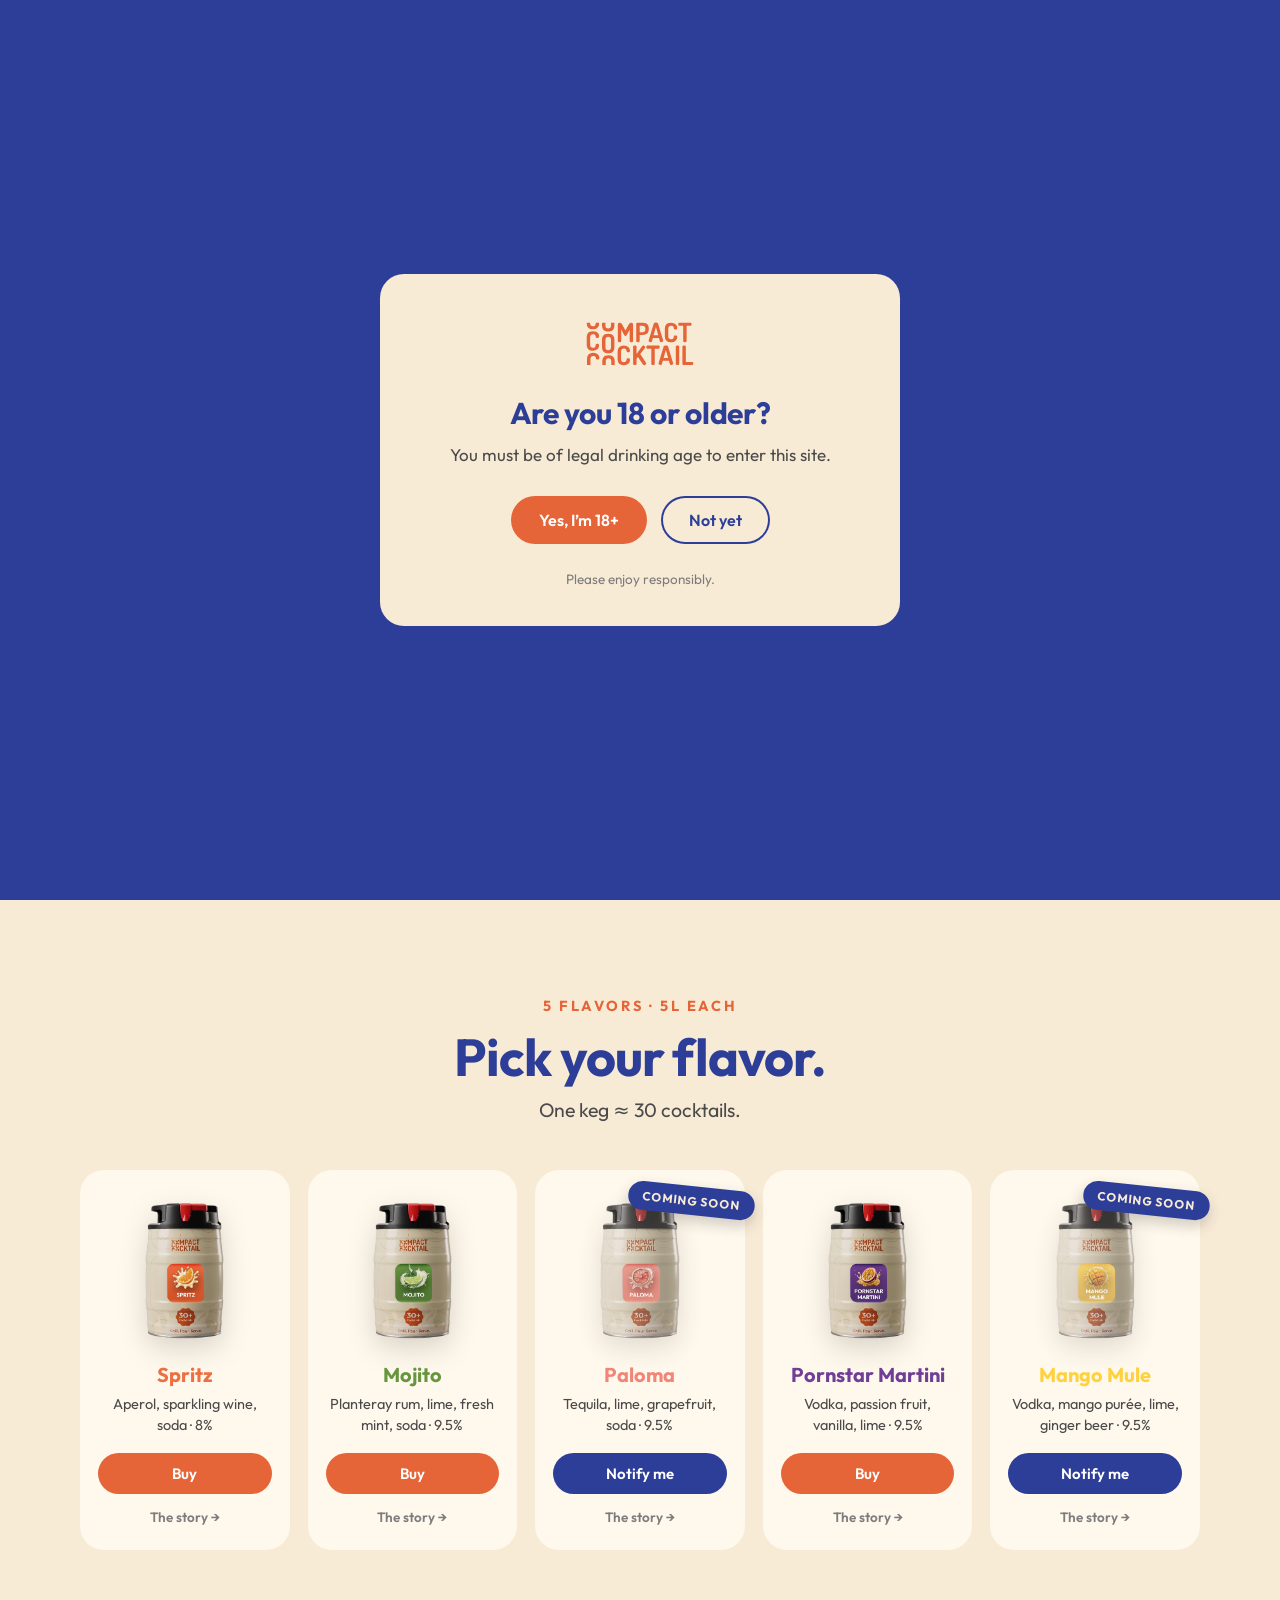
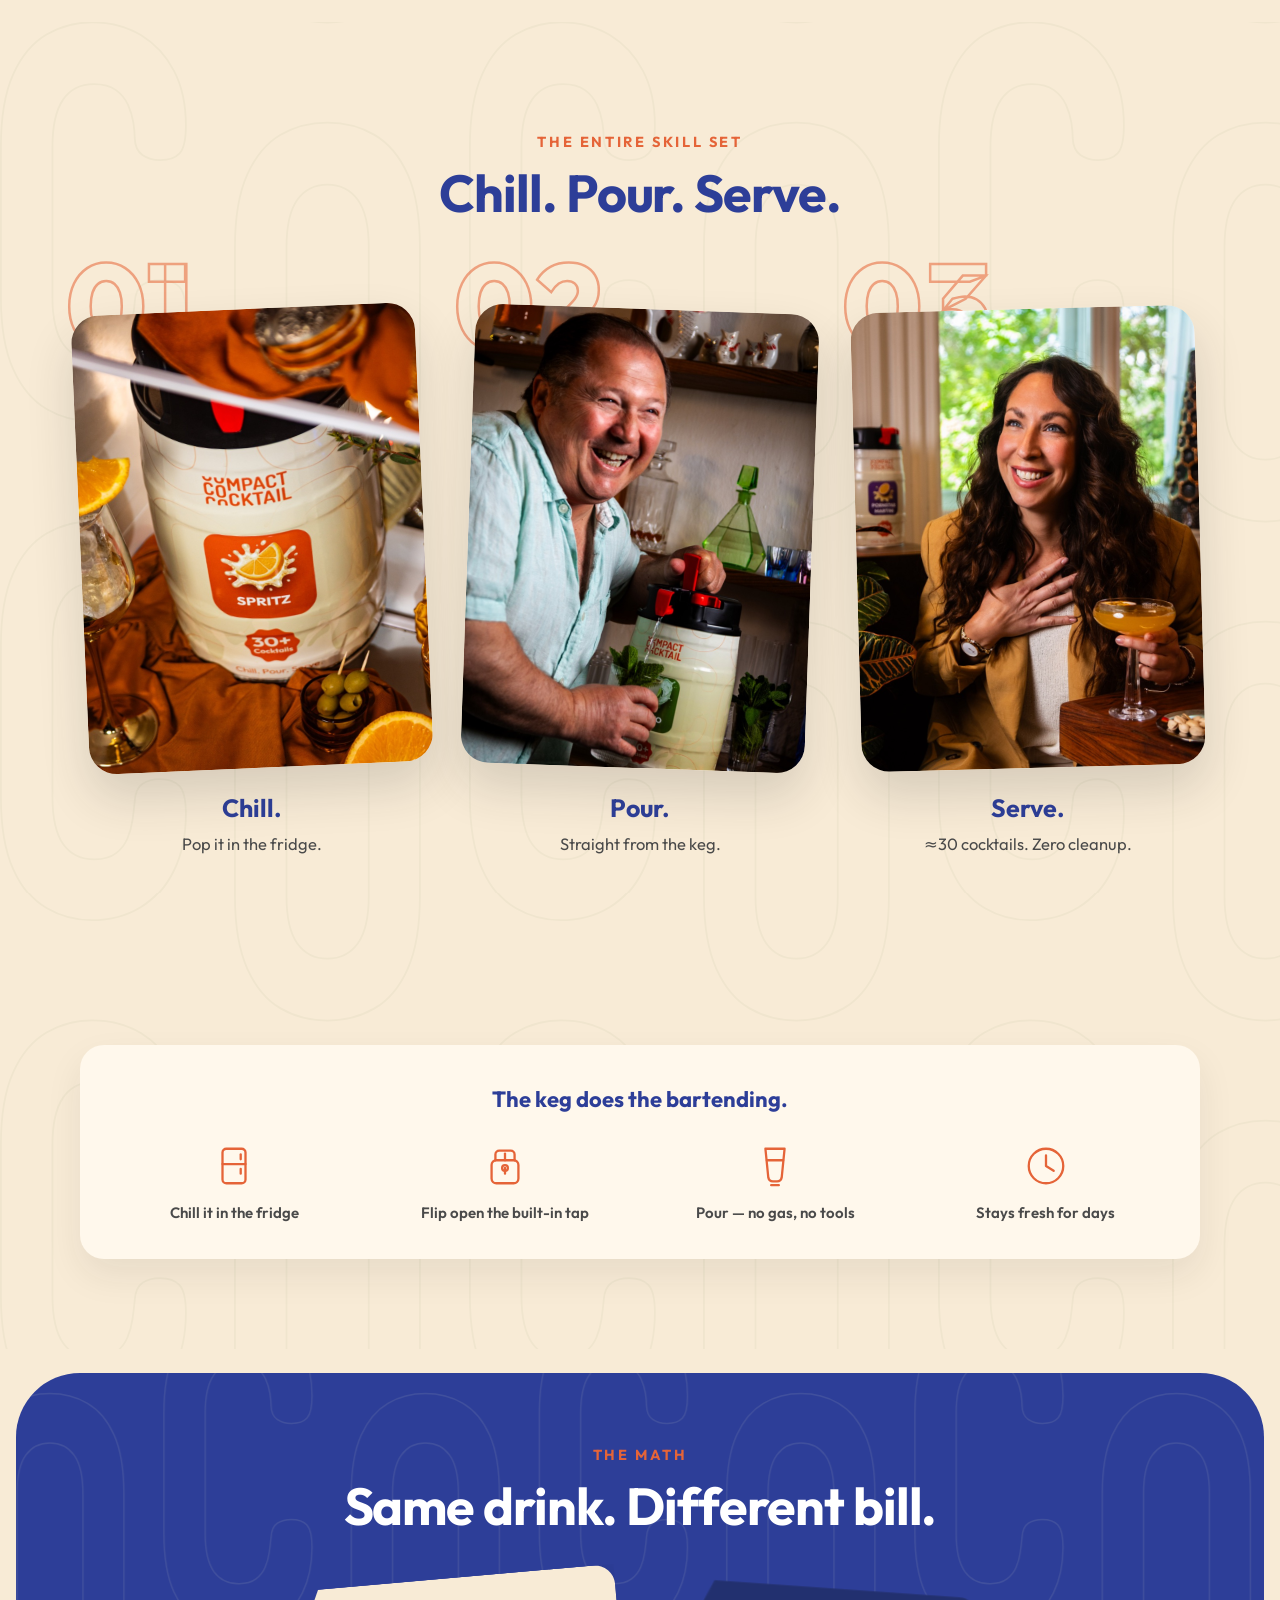
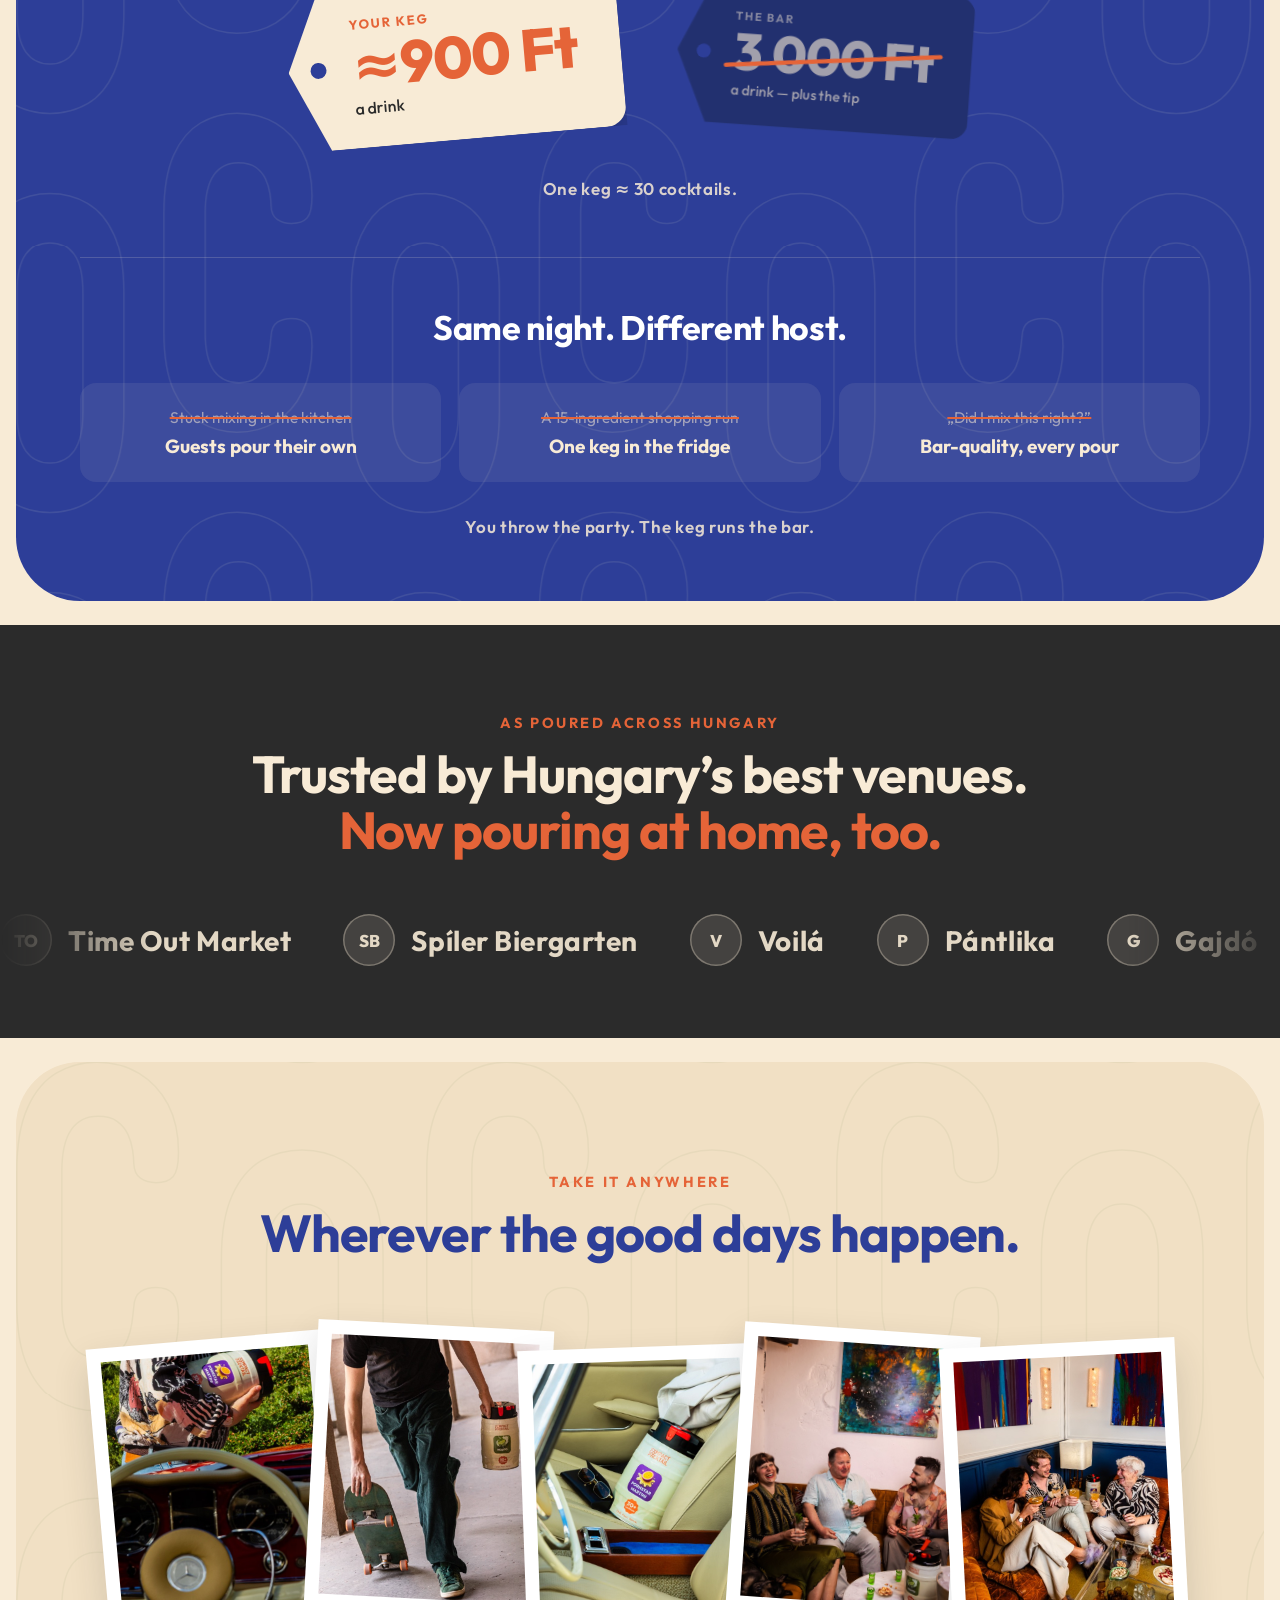
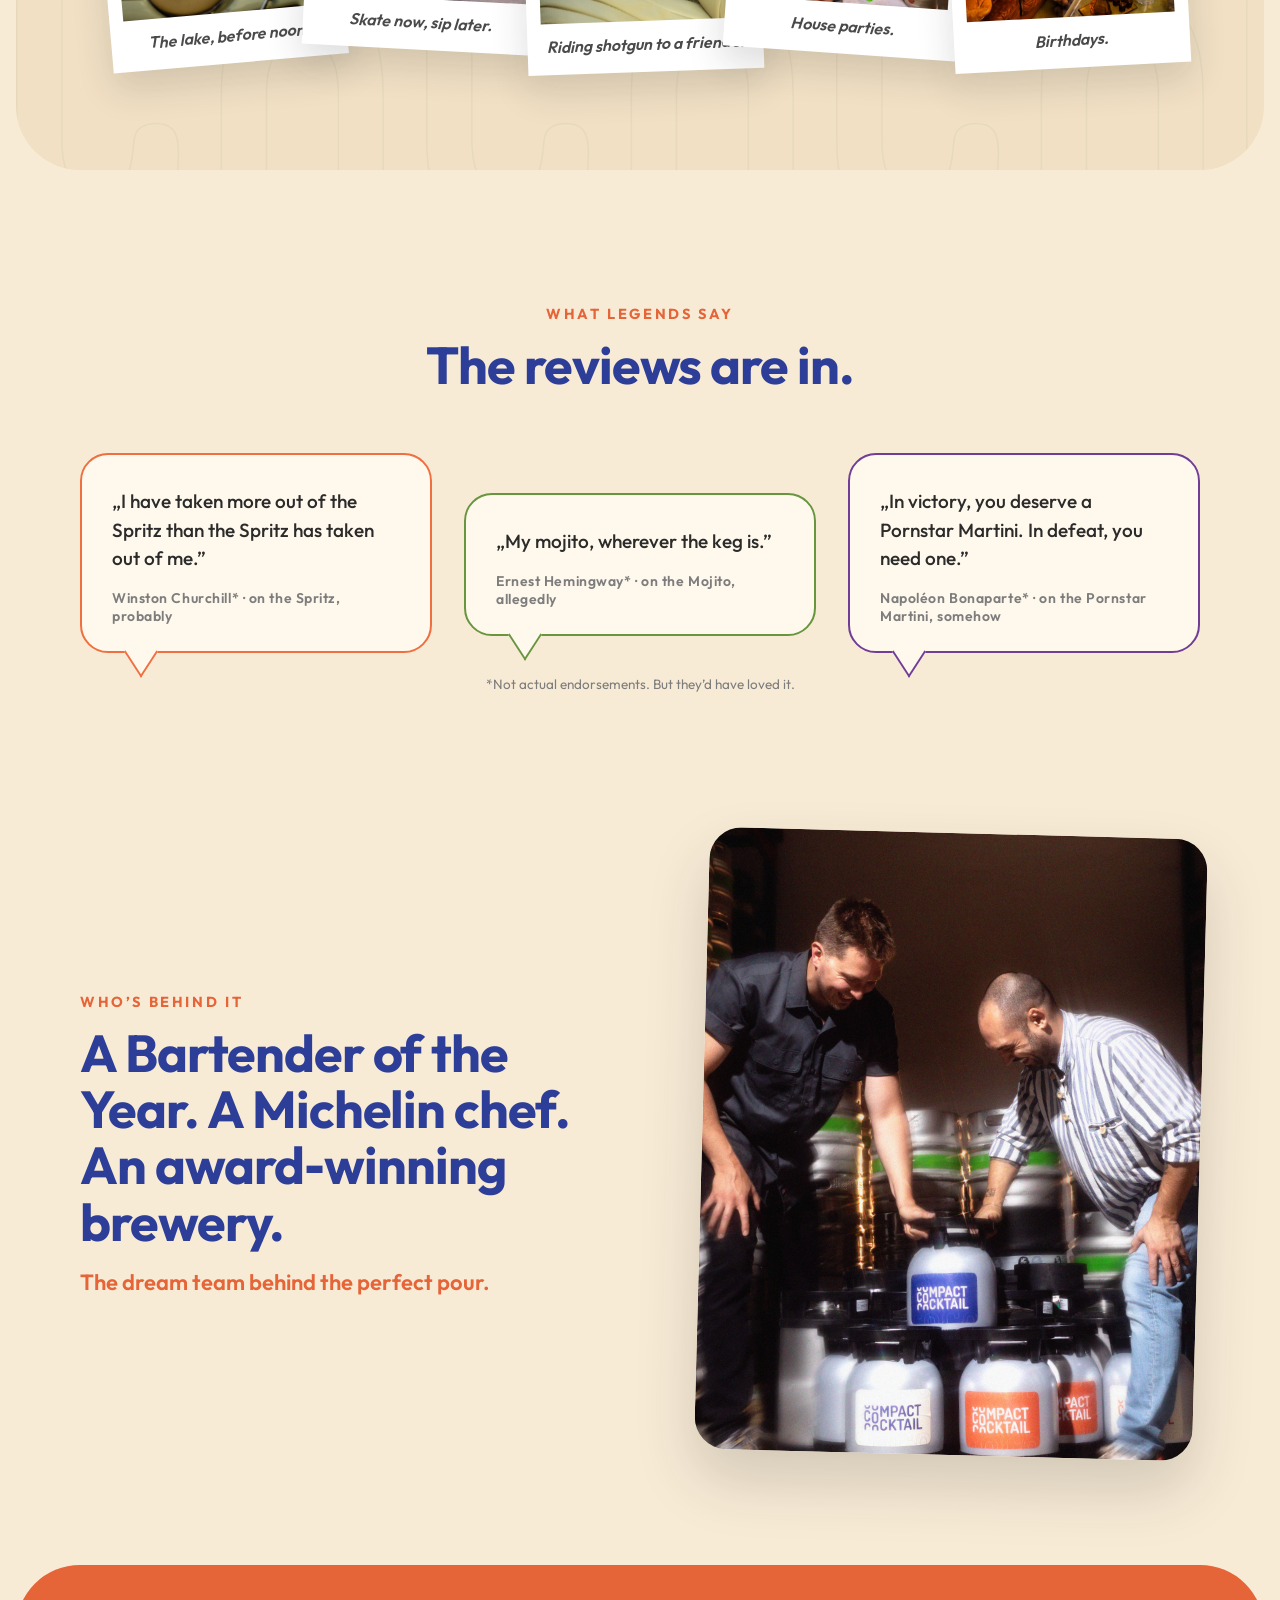
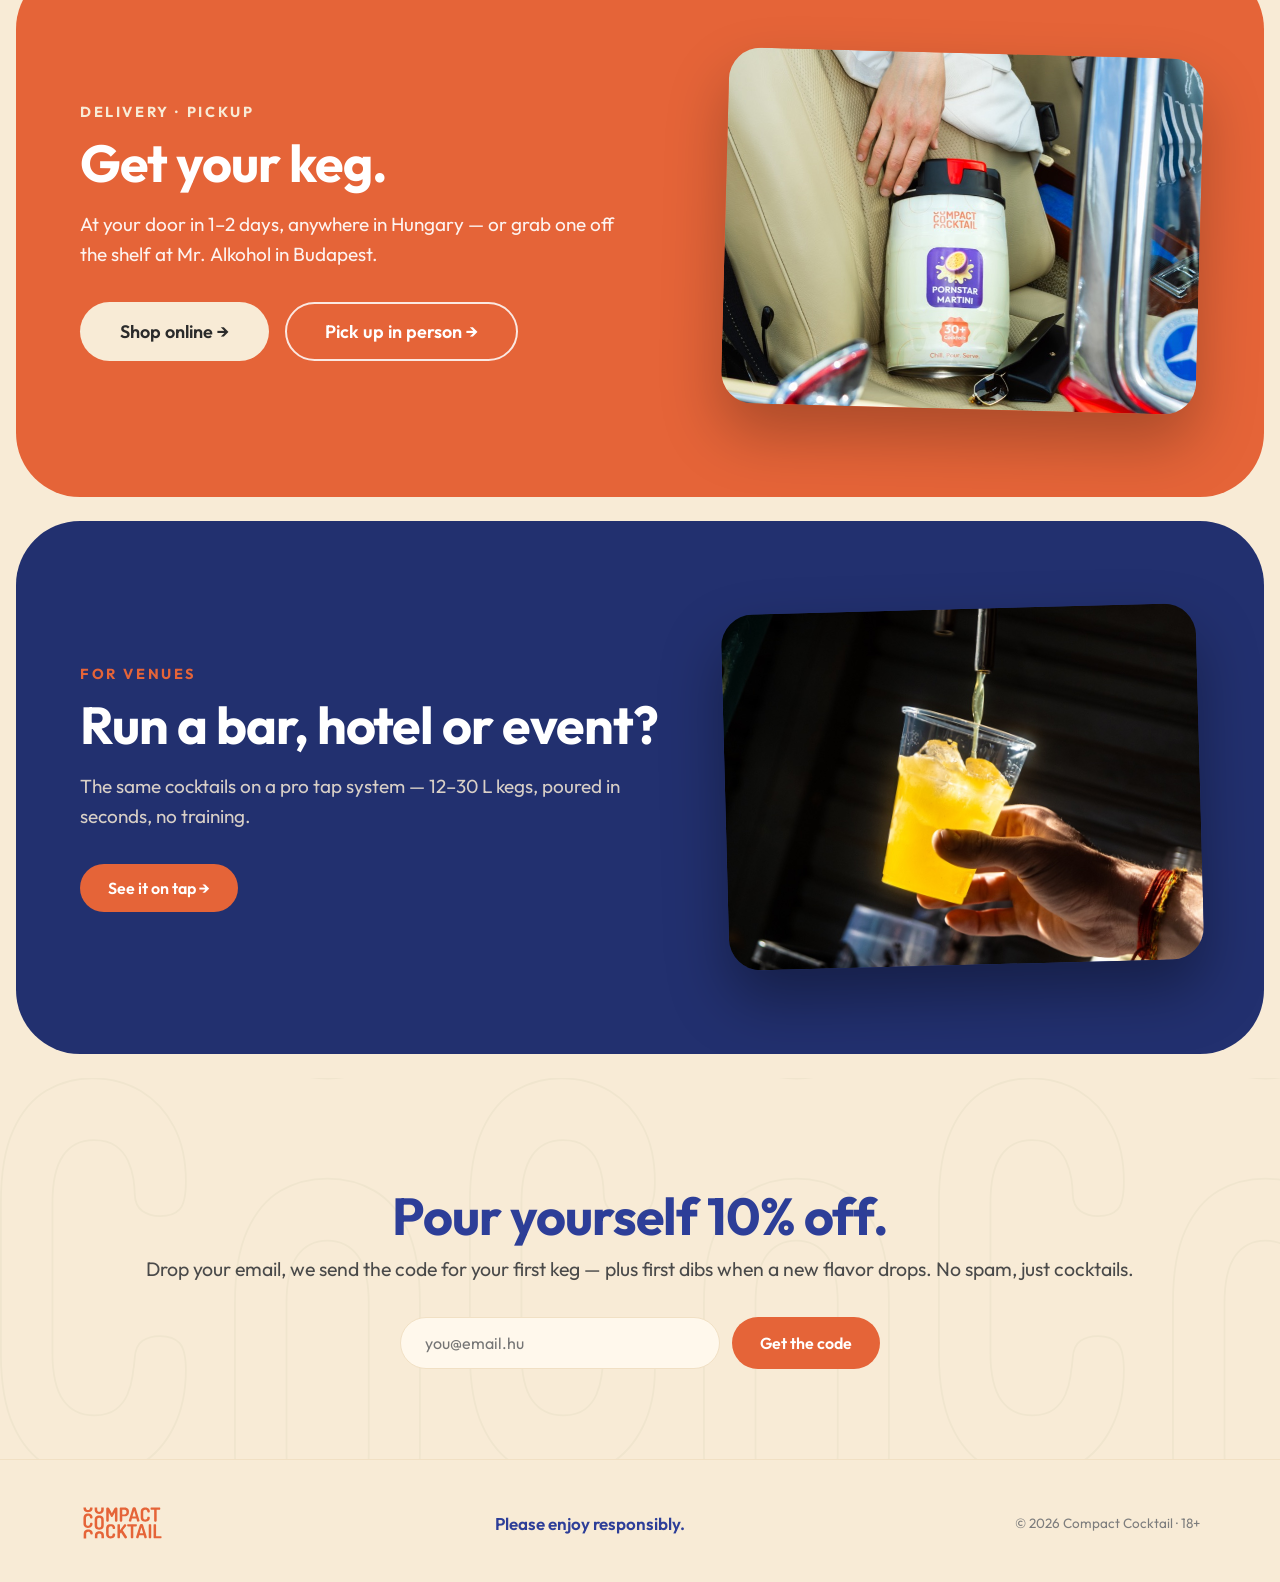
==== en/index.html @ d948a83f "Bilingual site: HU at root, EN under /en/, auto-detect + toggle - root pages translated to Hungarian" ====
<!DOCTYPE html>
<html lang="en">
<head>
<meta charset="UTF-8">
<meta name="viewport" content="width=device-width, initial-scale=1.0">
<title>Compact Cocktail — Bar-quality cocktails, by the keg</title>
<meta name="description" content="Bar-quality cocktails on tap. 5L party kegs — about 30 drinks each. Chill. Pour. Serve.">
<!-- TODO: confirm the production domain (placeholder below) -->
<link rel="canonical" href="https://compactcocktail.hu/en/">
<link rel="alternate" hreflang="hu" href="https://compactcocktail.hu/">
<link rel="alternate" hreflang="en" href="https://compactcocktail.hu/en/">
<link rel="alternate" hreflang="x-default" href="https://compactcocktail.hu/">
<link rel="stylesheet" href="../brand.css">
<link rel="stylesheet" href="../home.css">
<link rel="stylesheet" href="../shared.css">
</head>
<body>

<!-- ===== NAV ===== -->
<header class="nav">
  <a class="nav-logo" href="#"><img src="../assets/logo-orange.svg" alt="Compact Cocktail"></a>
  <nav class="nav-links">
    <a href="#flavours">Flavors</a>
    <a href="#how">How it works</a>
    <a href="#makers">The makers</a>
    <a href="on-tap.html" class="nav-b2b">B2B</a>
  </nav>
<div class="nav-lang" aria-label="Language"><a href="../index.html" data-setlang="hu">HU</a><a href="index.html" data-setlang="en" class="active">EN</a></div>
    <a href="#flavours" class="btn btn-primary nav-cta">Shop the kegs</a>
  <button class="nav-burger" aria-label="Menu" aria-expanded="false"><span></span><span></span><span></span></button>
</header>

<!-- ===== 1 · HERO — flavour switcher (kept from Figma, all 5 flavours) ===== -->
<section class="hero" id="hero">
  <div class="hero-panel" data-flavour="spritz">
    <div class="hero-pattern"></div>
    <div class="hero-inner">
      <div class="hero-copy">
        <h1>Cocktails this good shouldn&rsquo;t be&nbsp;this&nbsp;easy.</h1>
        <p class="hero-sub">Bar-quality cocktails, by the keg.<br>About 30 drinks each.</p>
        <a href="#flavours" class="btn btn-light">Shop the kegs&nbsp;&rarr;</a>
      </div>
      <div class="hero-stage">
        <img class="hero-garnish" src="../assets/garnish-spritz.png" alt="">
        <img class="hero-keg" src="../assets/keg-full-spritz.png" alt="Compact Cocktail 5L keg">
        <div class="hero-flavour-name">Spritz</div>
      </div>
      <div class="hero-cursor" aria-hidden="true">Next flavor&nbsp;&rarr;</div>
    </div>
    <div class="hero-dots" role="tablist" aria-label="Flavors"></div>
  </div>
</section>

<!-- ===== 2 · SHOP — pick your flavour ===== -->
<section class="shop" id="flavours">
  <div class="wrap">
    <p class="eyebrow">5 flavors &middot; 5L each</p>
    <h2>Pick your flavor.</h2>
    <p class="section-sub">One keg &asymp; 30 cocktails.</p>
    <div class="shop-grid"></div>
  </div>
</section>

<!-- ===== 3 · HOW — Chill. Pour. Serve. (people using it, high on the page) ===== -->
<section class="how" id="how">
  <div class="wrap">
    <p class="eyebrow">The entire skill set</p>
    <h2>Chill. Pour. Serve.</h2>
    <div class="how-steps">
      <div class="how-step" data-num="01">
        <div class="how-photo"><img src="../assets/b2c-can.jpg" alt="Keg chilling in the fridge"></div>
        <h3>Chill.</h3>
        <p>Pop it in the fridge.</p>
      </div>
      <div class="how-step how-step-mid" data-num="02">
        <div class="how-photo"><img src="../assets/b2c-pour.jpg" alt="Pouring straight from the keg"></div>
        <h3>Pour.</h3>
        <p>Straight from the keg.</p>
      </div>
      <div class="how-step how-step-last" data-num="03">
        <div class="how-photo"><img src="../assets/b2c-enjoy.jpg" alt="Friends enjoying cocktails"></div>
        <h3>Serve.</h3>
        <p>&asymp;30 cocktails. Zero cleanup.</p>
      </div>
    </div>

    <!-- how the keg itself works — placeholder line-art until the real
         infographic; step wording TBC with the client -->
    <div class="how-keg">
      <p class="how-keg-head">The keg does the bartending.</p>
      <div class="how-keg-row">
        <div class="how-keg-step">
          <svg viewBox="0 0 48 48" fill="none" stroke="currentColor" stroke-width="2.4" stroke-linecap="round" stroke-linejoin="round" aria-hidden="true"><rect x="12" y="6" width="24" height="36" rx="4"/><line x1="12" y1="22" x2="36" y2="22"/><line x1="31" y1="12" x2="31" y2="17"/><line x1="31" y1="27" x2="31" y2="32"/></svg>
          <span>Chill it in the fridge</span>
        </div>
        <div class="how-keg-step">
          <svg viewBox="0 0 48 48" fill="none" stroke="currentColor" stroke-width="2.4" stroke-linecap="round" stroke-linejoin="round" aria-hidden="true"><path d="M14 18v-6a4 4 0 0 1 4-4h12a4 4 0 0 1 4 4v6"/><rect x="10" y="18" width="28" height="24" rx="5"/><path d="M24 18v-7"/><path d="M24 26v6"/><circle cx="24" cy="26" r="3"/></svg>
          <span>Flip open the built-in tap</span>
        </div>
        <div class="how-keg-step">
          <svg viewBox="0 0 48 48" fill="none" stroke="currentColor" stroke-width="2.4" stroke-linecap="round" stroke-linejoin="round" aria-hidden="true"><path d="M14 6h20l-3 30a5 5 0 0 1-5 4h-4a5 5 0 0 1-5-4z"/><path d="M15.5 18h17"/><path d="M20 44h8"/></svg>
          <span>Pour &mdash; no gas, no tools</span>
        </div>
        <div class="how-keg-step">
          <svg viewBox="0 0 48 48" fill="none" stroke="currentColor" stroke-width="2.4" stroke-linecap="round" stroke-linejoin="round" aria-hidden="true"><circle cx="24" cy="24" r="18"/><path d="M24 13v11l8 5"/></svg>
          <span>Stays fresh for days</span>
        </div>
      </div>
    </div>
  </div>
</section>

<!-- ===== 4 · THE MATH — big-type band on CoCo Blue ===== -->
<section class="math">
  <div class="math-pattern" aria-hidden="true"></div>
  <div class="wrap">
    <p class="eyebrow eyebrow-onblue">The math</p>
    <h2 class="math-head">Same drink. Different bill.</h2>
    <div class="tag-row">
      <div class="tag tag-us">
        <span class="tag-where">your keg</span>
        <span class="tag-price">&asymp;900&nbsp;Ft</span>
        <span class="tag-per">a drink</span>
      </div>
      <div class="tag tag-bar">
        <span class="tag-where">the bar</span>
        <span class="tag-price tag-strike">3&thinsp;000&nbsp;Ft</span>
        <span class="tag-per">a drink — plus the tip</span>
      </div>
    </div>
    <p class="math-kicker">One keg &asymp; 30 cocktails.</p>

    <!-- gains & pains from the value-prop canvas — sell the hosting
         experience, not just the price (client feedback) -->
    <div class="gains">
      <h3 class="gains-head">Same night. Different host.</h3>
      <div class="gains-row">
        <div class="gain">
          <span class="gain-pain">Stuck mixing in the kitchen</span>
          <span class="gain-win">Guests pour their own</span>
        </div>
        <div class="gain">
          <span class="gain-pain">A 15-ingredient shopping run</span>
          <span class="gain-win">One keg in the fridge</span>
        </div>
        <div class="gain">
          <span class="gain-pain">&bdquo;Did I mix this right?&rdquo;</span>
          <span class="gain-win">Bar-quality, every pour</span>
        </div>
      </div>
      <p class="math-kicker">You throw the party. The keg runs the bar.</p>
    </div>
  </div>
</section>

<!-- ===== 5 · TRUSTED — Budapest bars ticker on black ===== -->
<section class="trusted">
  <div class="wrap">
    <p class="eyebrow eyebrow-onblack">As poured across Hungary</p>
    <h2 class="trusted-line">Trusted by Hungary&rsquo;s best venues.<br><span>Now pouring at home, too.</span></h2>
  </div>
  <!-- venue logo+name pairs rendered from VENUES in home.js;
       initials chips stand in until the client's logo sheet arrives -->
  <div class="ticker" aria-hidden="true">
    <div class="ticker-track"></div>
  </div>
</section>

<!-- ===== 6 · OCCASIONS — polaroid collage ===== -->
<section class="occasions">
  <div class="wrap">
    <p class="eyebrow">Take it anywhere</p>
    <h2>Wherever the good days happen.</h2>
    <div class="pol-row">
      <figure class="pol"><img src="../assets/occ-car.jpg" alt=""><figcaption>The lake, before noon.</figcaption></figure>
      <figure class="pol"><img src="../assets/occ-skate.jpg" alt=""><figcaption>Skate now, sip later.</figcaption></figure>
      <figure class="pol"><img src="../assets/occ-picnic.jpg" alt=""><figcaption>Riding shotgun to a friend&rsquo;s.</figcaption></figure>
      <figure class="pol"><img src="../assets/b2c-party.jpg" alt=""><figcaption>House parties.</figcaption></figure>
      <figure class="pol"><img src="../assets/occ-party.jpg" alt=""><figcaption>Birthdays.</figcaption></figure>
    </div>
  </div>
</section>

<!-- ===== 7 · REACTIONS — speech bubbles + IG ===== -->
<section class="reactions">
  <div class="wrap">
    <p class="eyebrow">What legends say</p>
    <h2>The reviews are in.</h2>
    <div class="bubble-row">
      <div class="bubble bubble-spritz">
        <p>&bdquo;I have taken more out of the Spritz than the Spritz has taken out of me.&rdquo;</p>
        <span class="bubble-name">Winston Churchill* &middot; on the Spritz, probably</span>
      </div>
      <div class="bubble bubble-mojito bubble-mid">
        <p>&bdquo;My mojito, wherever the keg is.&rdquo;</p>
        <span class="bubble-name">Ernest Hemingway* &middot; on the Mojito, allegedly</span>
      </div>
      <div class="bubble bubble-pornstar">
        <p>&bdquo;In victory, you deserve a Pornstar Martini. In defeat, you need one.&rdquo;</p>
        <span class="bubble-name">Napoléon Bonaparte* &middot; on the Pornstar Martini, somehow</span>
      </div>
    </div>
    <p class="footnote">*Not actual endorsements. But they&rsquo;d have loved it.</p>
  </div>
</section>

<!-- ===== 8 · MAKERS — editorial split with giant arch photo ===== -->
<section class="makers" id="makers">
  <div class="wrap makers-grid">
    <div class="makers-copy">
      <p class="eyebrow">Who&rsquo;s behind it</p>
      <h2>A Bartender of the Year. A Michelin chef. An award&#8209;winning brewery.</h2>
      <p class="makers-line">The dream team behind the perfect pour.</p>
    </div>
    <div class="makers-photo"><img src="../assets/founders-kegs.jpg" alt="The founders laughing over a stack of Compact Cocktail kegs"></div>
  </div>
</section>

<!-- ===== 9 · LAST PUSH — where & how to get it ===== -->
<section class="taste">
  <div class="wrap taste-grid">
    <div class="taste-copy">
      <p class="eyebrow eyebrow-onorange">Delivery &middot; Pickup</p>
      <h2>Get your keg.</h2>
      <p class="taste-sub">At your door in 1&ndash;2 days, anywhere in Hungary &mdash; or grab one off the shelf at Mr.&nbsp;Alkohol in&nbsp;Budapest.</p>
      <div class="taste-btns">
        <!-- TODO: point "Shop online" at the external webshop once it's live -->
        <a href="#flavours" class="btn btn-light">Shop online&nbsp;&rarr;</a>
        <a href="https://www.google.com/maps/search/?api=1&amp;query=Mr.+Alkohol+Bajcsy-Zsilinszky+%C3%BAt+Budapest" target="_blank" rel="noopener" class="btn btn-ghost">Pick up in person&nbsp;&rarr;</a>
      </div>
    </div>
    <div class="taste-photo"><img src="../assets/taste-car.jpg" alt="A keg riding along on the front seat of a convertible"></div>
  </div>
</section>

<!-- ===== 9b · FOR VENUES — B2B funnel ===== -->
<section class="b2b">
  <div class="wrap b2b-grid">
    <div class="b2b-copy">
      <p class="eyebrow">For venues</p>
      <h2 class="b2b-head">Run a bar, hotel or&nbsp;event?</h2>
      <p class="b2b-sub">The same cocktails on a pro tap system — 12&ndash;30&thinsp;L kegs, poured in seconds, no&nbsp;training.</p>
      <a href="on-tap.html" class="btn btn-primary">See it on tap&nbsp;&rarr;</a>
    </div>
    <div class="b2b-photo"><img src="../assets/b2b-real-pour.jpg" alt="Compact Cocktail poured from the tap at Sirály Bár"></div>
  </div>
</section>

<!-- ===== 10 · FINAL CTA + FOOTER ===== -->
<section class="cta">
  <div class="wrap">
    <h2>Pour yourself 10% off.</h2>
    <p class="section-sub">Drop your email, we send the code for your first keg — plus first dibs when a new flavor drops. No spam, just cocktails.</p>
    <form class="cta-form">
      <input type="email" name="email" placeholder="you@email.hu" aria-label="Email" required>
      <button class="btn btn-primary" type="submit">Get the code</button>
    </form>
    <p class="cta-sent" hidden>Done &mdash; your code is on its way. Check your inbox.</p>
  </div>
</section>

<footer class="footer">
  <div class="wrap footer-grid">
    <img src="../assets/logo-orange.svg" alt="Compact Cocktail" class="footer-logo">
    <p class="footer-msg">Please enjoy responsibly.</p>
    <p class="footer-fine">&copy; 2026 Compact Cocktail &middot; 18+</p>
  </div>
</footer>

<script src="../shared.js"></script>
<script src="../home.js"></script>
</body>
</html>
---- brand.css ----
/* =====================================================================
   Compact Cocktail — canonical brand tokens.
   SINGLE SOURCE OF TRUTH for colour, type, flavours, radii.
   From the Figma brand guide (file krs62Id87GWuf6L1pqfsso).
   Link this BEFORE any page stylesheet, then reference var(--co-*) etc.
   ===================================================================== */
@import url('https://fonts.googleapis.com/css2?family=Outfit:wght@300;400;500;600;700;800&display=swap');

:root{
  /* --- brand colours --- */
  --co-orange:#E56438;        /* Personality — logo, accents, buttons */
  --co-orange-dark:#C9501F;   /* hover/active for orange */
  --co-blue:#2D3E98;          /* Structure — headlines & titles */
  --co-blue-dark:#22306F;
  --co-cream:#F8EBD6;         /* warm background — never stark white */
  --co-cream-deep:#F1E0C4;    /* slightly deeper cream surface */
  --co-black:#2B2B2B;         /* primary text */
  --co-grey:#4A4A4A;
  --co-grey-light:#7D7D7D;
  --co-white:#FFFFFF;

  /* --- flavour palette (light + dark, from the Figma design system) --- */
  --fl-spritz:#EF6F40;        --fl-spritz-dark:#D15027;    /* Aperol Spritz */
  --fl-pornstar:#703E97;      --fl-pornstar-dark:#492B66;  /* Pornstar Martini */
  --fl-mojito:#68963F;        --fl-mojito-dark:#507335;    /* Mojito */
  --fl-paloma:#F28577;        --fl-paloma-dark:#F26F5E;    /* Paloma */
  --fl-mango:#FFD13D;         --fl-mango-dark:#D9A22C;     /* Mango Mule */

  /* --- type --- */
  --font-sans:"Outfit",system-ui,-apple-system,sans-serif;

  /* --- radii --- */
  --r-sm:10px; --r-md:16px; --r-lg:24px; --r-pill:100px;
}
---- home.css ----
/* =====================================================================
   B2C v5 — "Figma v2" direction.
   Rhythm: every section gets its OWN geometry + background so nothing
   repeats: hero (flavour colour) → shop (cream cards) → math (blue,
   giant type) → how (arch steps) → trusted (black ticker) → occasions
   (polaroids) → reactions (bubbles) → makers (editorial arch) →
   taste (orange strip) → cta (cream).
   ===================================================================== */

*{margin:0;padding:0;box-sizing:border-box}
html{scroll-behavior:smooth}
body{font-family:var(--font-sans);background:var(--co-cream);color:var(--co-black);-webkit-font-smoothing:antialiased}
img{display:block;max-width:100%}
a{text-decoration:none;color:inherit}

.wrap{max-width:1200px;margin:0 auto;padding:0 40px}

/* ---------- shared type ---------- */
h2{color:var(--co-blue);font-size:clamp(32px,4.2vw,52px);font-weight:700;letter-spacing:-.02em;line-height:1.08}
.eyebrow{color:var(--co-orange);font-size:14.5px;font-weight:700;letter-spacing:.18em;text-transform:uppercase;margin-bottom:14px}
.eyebrow-onblue,.eyebrow-onblack{color:var(--co-orange)}
.section-sub{color:var(--co-grey);font-size:19.5px;margin-top:12px}
.footnote{color:var(--co-grey-light);font-size:13.5px;margin-top:22px}

.btn{display:inline-block;font-family:var(--font-sans);font-weight:600;font-size:16px;padding:14px 28px;border-radius:var(--r-pill);border:none;cursor:pointer;transition:transform .15s ease,background .15s ease}
.btn:hover{transform:translateY(-2px)}
.btn-primary{background:var(--co-orange);color:#fff}
.btn-primary:hover{background:var(--co-orange-dark)}
.btn-light{background:var(--co-cream);color:var(--co-black)}

/* ---------- nav ---------- */
.nav{position:sticky;top:0;z-index:50;display:flex;align-items:center;justify-content:space-between;gap:24px;padding:26px 48px;background:var(--co-cream)}
.nav-logo img{height:58px}
.nav-links{display:flex;gap:36px;font-size:16px;font-weight:500;color:var(--co-grey)}
.nav-links a:hover{color:var(--co-orange)}
.nav-cta{padding:13px 26px;font-size:15.5px}

/* =====================================================================
   1 · HERO — flavour-colour panel, keg + garnish, dot switcher
   ===================================================================== */
.hero{padding:0}
.hero-panel{position:relative;overflow:hidden;border-radius:0 0 64px 64px;background:var(--fl-spritz);transition:background .8s ease;min-height:calc(100svh - 110px);display:flex;flex-direction:column;justify-content:center}
.hero-pattern{position:absolute;inset:0;opacity:.55;pointer-events:none}
/* two mask layers, each holding every other CO column (same tile, half-tile x-offset),
   so alternate columns can roll in opposite directions on flavour switch */
.hero-pattern::before,.hero-pattern::after{content:"";position:absolute;inset:0;background:var(--fl-dark,var(--fl-spritz-dark));-webkit-mask:url("assets/co-pattern-col.svg") repeat;-webkit-mask-size:1996.5px 1062.44px;mask:url("assets/co-pattern-col.svg") repeat;mask-size:1996.5px 1062.44px;transition:background .8s ease}
.hero-pattern::after{-webkit-mask-position:998.25px 0;mask-position:998.25px 0}
.hero-pattern.roll::before{animation:pat-roll-down .9s cubic-bezier(.65,.05,.36,1)}
.hero-pattern.roll::after{animation:pat-roll-up .9s cubic-bezier(.65,.05,.36,1)}
@keyframes pat-roll-down{to{-webkit-mask-position:0 1062.44px;mask-position:0 1062.44px}}
@keyframes pat-roll-up{from{-webkit-mask-position:998.25px 0;mask-position:998.25px 0}to{-webkit-mask-position:998.25px -1062.44px;mask-position:998.25px -1062.44px}}
.hero-inner{position:relative;flex:1;display:grid;grid-template-columns:1fr 1fr;align-items:center;gap:24px;max-width:1200px;width:100%;margin:0 auto;padding:48px 40px 24px}
.hero-copy h1{color:#fff;font-size:clamp(38px,4.6vw,58px);font-weight:700;line-height:1.1;letter-spacing:-.02em}
.hero-sub{color:rgba(255,255,255,.92);font-size:19px;line-height:1.5;margin:20px 0 28px}

.hero-stage{position:relative;height:580px;display:flex;align-items:center;justify-content:center}
.hero-garnish{position:absolute;width:118%;max-width:780px;top:46%;left:58%;transform:translate(-50%,-50%);transition:opacity .5s ease;pointer-events:none}
.hero-keg{position:relative;left:-16%;height:480px;width:auto;filter:drop-shadow(0 30px 40px rgba(0,0,0,.28));transform:rotate(-3deg);animation:kegfloat 5s ease-in-out infinite;transition:opacity .35s ease}
@keyframes kegfloat{0%,100%{transform:rotate(-3deg) translateY(0)}50%{transform:rotate(-3deg) translateY(-12px)}}
.hero-flavour-name{position:absolute;bottom:-6px;left:50%;transform:translateX(-50%);width:max-content;white-space:nowrap;text-align:center;color:#fff;font-size:clamp(34px,3.8vw,54px);font-weight:700;text-shadow:0 4px 24px rgba(0,0,0,.25)}
.hero-stage.switching .hero-keg,.hero-stage.switching .hero-garnish{opacity:0}

/* ---------- custom "next flavour" cursor over the keg stage ---------- */
@media (pointer:fine){
  .hero-stage,.hero-stage *{cursor:none}
}
.hero-cursor{position:fixed;left:0;top:0;z-index:60;width:112px;height:112px;border-radius:50%;background:rgba(255,255,255,.16);backdrop-filter:blur(10px);-webkit-backdrop-filter:blur(10px);border:1.5px solid rgba(255,255,255,.55);color:#fff;font-size:13.5px;font-weight:600;letter-spacing:.03em;display:flex;align-items:center;justify-content:center;text-align:center;pointer-events:none;opacity:0;transform:translate(-50%,-50%) scale(.4);transition:opacity .25s ease,transform .25s ease}
.hero-cursor.on{opacity:1;transform:translate(-50%,-50%) scale(1)}

.hero-dots{position:relative;display:flex;gap:12px;justify-content:center;padding:0 0 34px}
.hero-dot{width:14px;height:14px;border-radius:50%;border:2px solid rgba(255,255,255,.85);background:transparent;cursor:pointer;padding:0;transition:transform .2s ease,background .2s ease}
.hero-dot.active{background:#fff;transform:scale(1.25)}

/* =====================================================================
   2 · SHOP — five cards on cream, flavour-tinted on hover/active
   ===================================================================== */
.shop{padding:96px 0 72px;text-align:center}
.shop-grid{display:grid;grid-template-columns:repeat(5,1fr);gap:18px;margin-top:48px;text-align:center}
.shop-card{background:#fff8ec;border-radius:var(--r-lg);padding:26px 18px 24px;display:flex;flex-direction:column;align-items:center;gap:6px;transition:transform .2s ease,box-shadow .2s ease;cursor:pointer}
.shop-card:hover{transform:translateY(-6px);box-shadow:0 18px 40px rgba(43,43,43,.12)}
.shop-card img{height:150px;margin-bottom:10px;filter:drop-shadow(0 10px 14px rgba(0,0,0,.15))}
.shop-card h3{font-size:20px;font-weight:700;color:var(--fl,var(--co-blue))}
.shop-card .ing{font-size:14.5px;color:var(--co-grey);line-height:1.45;min-height:40px}
.shop-card .price{font-size:17.5px;font-weight:700;color:var(--co-black);margin-top:4px}
.shop-card .perdrink{font-size:13.5px;color:var(--co-grey-light)}
.shop-card .btn{margin-top:12px;padding:11px 26px;font-size:15px;width:100%}
.shop-card{position:relative}
.shop-more{font-size:13.5px;font-weight:600;color:var(--co-grey-light);margin-top:8px;transition:color .15s ease}
.shop-card:hover .shop-more{color:var(--co-orange)}

/* --- "coming soon" sticker for flavours not yet in the webshop --- */
.shop-sticker{position:absolute;top:16px;right:-10px;z-index:2;background:var(--co-blue);color:var(--co-cream);font-size:12px;font-weight:700;letter-spacing:.08em;text-transform:uppercase;padding:7px 14px;border-radius:var(--r-pill);transform:rotate(6deg);box-shadow:0 6px 14px rgba(43,43,43,.22)}
.is-out img{opacity:.8;filter:drop-shadow(0 10px 14px rgba(0,0,0,.15)) grayscale(.15)}
.is-out .btn{background:var(--co-blue)}
.is-out .btn:hover{background:var(--co-blue-dark)}

/* --- flavour story popup --- */
.story-media{position:relative;display:flex;align-items:center;justify-content:center;margin:-44px -40px 26px;padding:30px 0 34px;border-radius:var(--r-lg) var(--r-lg) 0 0;overflow:hidden}
.story-media img{height:190px;filter:drop-shadow(0 16px 24px rgba(0,0,0,.28))}
.story-media video{width:100%;display:block;margin:-30px 0 -34px}
.story-soon{position:absolute;bottom:12px;right:16px;font-size:12px;font-weight:600;letter-spacing:.06em;text-transform:uppercase;color:rgba(255,255,255,.75)}
@media (max-width:520px){
  .story-media{margin:-36px -24px 22px}
}

/* =====================================================================
   3 · MATH — CoCo Blue band, two price tags
   ===================================================================== */
.math{position:relative;overflow:hidden;background:var(--co-blue);color:var(--co-cream);padding:72px 0 64px;border-radius:64px;margin:24px 16px;text-align:center}
.math-pattern{position:absolute;inset:-20% -30%;background:url("assets/co-pattern-tile.svg") repeat;background-size:751px;opacity:.10;filter:brightness(4);pointer-events:none;will-change:transform}
.math .wrap{position:relative}
.math-head{color:#fff}
.tag-row{display:flex;justify-content:center;align-items:center;gap:36px;margin-top:44px}
.tag{position:relative;display:flex;flex-direction:column;align-items:flex-start;gap:2px;padding:30px 44px 30px 64px;clip-path:polygon(11% 0,100% 0,100% 100%,11% 100%,0 50%);border-radius:20px;text-align:left}
.tag::before{content:"";position:absolute;left:22px;top:50%;transform:translateY(-50%);width:16px;height:16px;border-radius:50%;background:var(--co-blue)}
.tag-us{background:var(--co-cream);color:var(--co-black);transform:rotate(-5deg);box-shadow:0 24px 48px rgba(0,0,0,.28)}
.tag-bar{background:var(--co-blue-dark);color:rgba(248,235,214,.6);transform:rotate(4deg) scale(.88)}
.tag-where{font-size:13px;font-weight:700;letter-spacing:.16em;text-transform:uppercase;color:var(--co-orange)}
.tag-bar .tag-where{color:rgba(248,235,214,.45)}
.tag-price{font-size:clamp(44px,4.6vw,64px);font-weight:800;letter-spacing:-.02em;line-height:1.05}
.tag-us .tag-price{color:var(--co-orange)}
.tag-strike{position:relative;display:inline-block}
.tag-strike::after{content:"";position:absolute;left:-5%;right:-5%;top:52%;height:5px;background:var(--co-orange);border-radius:3px;transform:rotate(-6deg)}
.tag-per{font-size:16px;font-weight:500}
.math-kicker{margin-top:38px;font-size:17px;font-weight:600;letter-spacing:.04em;color:rgba(248,235,214,.85)}

/* --- gains & pains — the hosting experience, in the same tag language --- */
.gains{margin-top:58px;padding-top:48px;border-top:1.5px solid rgba(248,235,214,.18)}
.gains-head{color:#fff;font-size:clamp(24px,2.8vw,34px);font-weight:700;letter-spacing:-.01em}
.gains-row{display:grid;grid-template-columns:repeat(3,1fr);gap:18px;margin-top:34px}
.gain{background:rgba(248,235,214,.08);border-radius:var(--r-md);padding:24px 20px;display:flex;flex-direction:column;gap:7px;align-items:center}
.gain-pain{color:rgba(248,235,214,.55);font-size:15.5px;text-decoration:line-through;text-decoration-color:var(--co-orange);text-decoration-thickness:2px}
.gain-win{color:var(--co-cream);font-size:19px;font-weight:700}
.gains .math-kicker{margin-top:34px}
@media (max-width:1020px){
  .gains-row{grid-template-columns:1fr;max-width:420px;margin-left:auto;margin-right:auto}
}

/* =====================================================================
   4 · HOW — arch-masked photos, staggered, numbered
   ===================================================================== */
.how{padding:110px 0 90px;text-align:center;position:relative}
.how::before{content:"";position:absolute;inset:0;background:url("assets/co-pattern-tile.svg") repeat;background-size:938px;opacity:.05;pointer-events:none}
.how-steps{position:relative;display:grid;grid-template-columns:repeat(3,1fr);gap:44px;margin-top:88px;align-items:start}
.how-step{position:relative;will-change:transform}
.how-step-mid{margin-top:52px}
.how-step-last{margin-top:104px}
.how-step::before{content:attr(data-num);position:absolute;top:-64px;left:-14px;z-index:0;font-size:120px;font-weight:800;line-height:1;color:transparent;-webkit-text-stroke:2.5px var(--co-orange);opacity:.55}
.how-photo{position:relative;z-index:1;border-radius:28px;overflow:hidden;aspect-ratio:3/4;box-shadow:0 24px 48px rgba(43,43,43,.16)}
.how-step:nth-child(1) .how-photo{transform:rotate(-2.5deg)}
.how-step:nth-child(2) .how-photo{transform:rotate(2deg)}
.how-step:nth-child(3) .how-photo{transform:rotate(-1.5deg)}
.how-photo img{width:100%;height:100%;object-fit:cover}
.how-step h3{color:var(--co-blue);font-size:25px;font-weight:700;margin-top:24px}
.how-step p{color:var(--co-grey);font-size:16.5px;margin-top:8px;line-height:1.5}

/* --- how the keg itself works — mini infographic strip --- */
.how-keg{position:relative;margin-top:84px;background:#fff8ec;border-radius:var(--r-lg);padding:40px 32px 36px;box-shadow:0 16px 36px rgba(43,43,43,.08)}
.how-keg-head{color:var(--co-blue);font-size:22px;font-weight:700}
.how-keg-row{display:grid;grid-template-columns:repeat(4,1fr);gap:26px;margin-top:30px}
.how-keg-step{display:flex;flex-direction:column;align-items:center;gap:13px}
.how-keg-step svg{width:46px;height:46px;color:var(--co-orange)}
.how-keg-step span{font-size:15px;font-weight:600;color:var(--co-grey);line-height:1.4}
@media (max-width:860px){
  .how-keg-row{grid-template-columns:repeat(2,1fr);gap:28px 18px}
}

/* =====================================================================
   5 · TRUSTED — black band + venue-name ticker
   ===================================================================== */
.trusted{background:var(--co-black);padding:88px 0 72px;text-align:center;overflow:hidden}
.trusted-line{color:var(--co-cream)}
.trusted-line span{color:var(--co-orange)}
.trusted-sub{color:rgba(248,235,214,.65);font-size:17px;margin-top:20px}
.ticker{margin-top:56px;white-space:nowrap;overflow:hidden;mask-image:linear-gradient(90deg,transparent,#000 12%,#000 88%,transparent)}
.ticker-track{display:inline-flex;align-items:center;gap:52px;animation:tick 30s linear infinite}
.tk{display:inline-flex;align-items:center;gap:16px;color:var(--co-cream);font-size:28px;font-weight:700;letter-spacing:.02em;opacity:.9}
.tk-logo{display:inline-flex;align-items:center;justify-content:center;width:52px;height:52px;border-radius:50%;font-style:normal;font-size:17px;font-weight:800;letter-spacing:.02em;color:var(--co-cream);background:rgba(248,235,214,.14);box-shadow:inset 0 0 0 1.5px rgba(248,235,214,.35)}
img.tk-logo{object-fit:contain;background:var(--co-cream);padding:6px}
@keyframes tick{to{transform:translateX(-50%)}}

/* =====================================================================
   6 · OCCASIONS — tilted polaroids on deep cream
   ===================================================================== */
.occasions{position:relative;overflow:hidden;background:var(--co-cream-deep);padding:110px 0 120px;text-align:center;border-radius:64px;margin:24px 16px}
.occasions::before{content:"";position:absolute;inset:0;background:url("assets/co-pattern-tile.svg") repeat;background-size:820px;opacity:.06;pointer-events:none}
.occasions .wrap{position:relative}
.pol-row{display:flex;justify-content:center;margin-top:64px;flex-wrap:wrap}
.pol{background:#fff;padding:14px 14px 18px;box-shadow:0 16px 36px rgba(43,43,43,.16);width:236px;margin:0 -12px;transition:transform .25s ease}
.pol img{width:100%;aspect-ratio:4/5;object-fit:cover}
.pol figcaption{font-size:16px;font-weight:600;font-style:italic;color:var(--co-grey);margin-top:13px}
.pol:nth-child(1){transform:rotate(-5deg) translateY(14px)}
.pol:nth-child(2){transform:rotate(3deg)}
.pol:nth-child(3){transform:rotate(-2deg) translateY(22px)}
.pol:nth-child(4){transform:rotate(4deg) translateY(4px)}
.pol:nth-child(5){transform:rotate(-3deg) translateY(18px)}
.pol:hover{transform:rotate(0) translateY(-6px) scale(1.04);z-index:2}

/* =====================================================================
   7 · REACTIONS — speech bubbles + IG card
   ===================================================================== */
.reactions{padding:110px 0 80px;text-align:center}
.bubble-row{display:grid;grid-template-columns:repeat(3,1fr);gap:32px;margin-top:60px;align-items:start}
.bubble{position:relative;background:#fff8ec;border-radius:28px;padding:32px 30px 26px;text-align:left;border:2.5px solid var(--fl,var(--co-orange))}
.bubble::after{content:"";position:absolute;bottom:-16px;left:44px;width:28px;height:28px;background:inherit;border-right:2.5px solid var(--fl);border-bottom:2.5px solid var(--fl);transform:rotate(45deg) skew(12deg,12deg)}
.bubble-spritz{--fl:var(--fl-spritz)}
.bubble-mojito{--fl:var(--fl-mojito)}
.bubble-pornstar{--fl:var(--fl-pornstar)}
.bubble-mid{margin-top:40px}
.bubble p{font-size:19px;line-height:1.5;color:var(--co-black);font-weight:500}
.bubble p em{color:var(--co-orange);font-style:italic}
.bubble-name{display:block;margin-top:16px;font-size:14px;color:var(--co-grey-light);font-weight:600;letter-spacing:.04em}

/* =====================================================================
   8 · MAKERS — editorial split, giant arch photo
   ===================================================================== */
.makers{padding:60px 0 110px}
.makers-grid{display:grid;grid-template-columns:1.05fr .95fr;gap:72px;align-items:center}
.makers-copy{text-align:left}
.makers-line{font-size:22px;color:var(--co-orange);font-weight:600;margin-top:18px}
.makers-photo{border-radius:32px;overflow:hidden;aspect-ratio:4/5;box-shadow:0 30px 60px rgba(43,43,43,.18);transform:rotate(1.5deg)}
.makers-photo img{width:100%;height:100%;object-fit:cover}

/* =====================================================================
   9 · LAST PUSH — orange strip: taste it, or shop now
   ===================================================================== */
.taste{background:var(--co-orange);border-radius:64px;margin:0 16px;padding:88px 0;overflow:hidden}
.taste-grid{display:grid;grid-template-columns:1.1fr .9fr;gap:64px;align-items:center}
.taste-copy{text-align:left}
.taste-photo{border-radius:32px;overflow:hidden;aspect-ratio:4/3;box-shadow:0 30px 60px rgba(0,0,0,.25);transform:rotate(1.5deg)}
.taste-photo img{width:100%;height:100%;object-fit:cover}
.taste h2{color:#fff}
.taste .btn{font-size:18px;padding:18px 40px}
.eyebrow-onorange{color:var(--co-cream)}
.taste-sub{color:rgba(255,255,255,.92);font-size:19px;line-height:1.6;margin:18px 0 32px;max-width:560px}
.taste-btns{display:flex;justify-content:flex-start;gap:16px;flex-wrap:wrap}
.btn-ghost{background:transparent;color:#fff;border:2px solid rgba(255,255,255,.85)}
.taste .btn-ghost{padding:16px 38px}
.btn-ghost:hover{background:rgba(255,255,255,.14)}

/* =====================================================================
   9b · FOR VENUES — B2B funnel, deep blue split panel
   ===================================================================== */
.b2b{background:var(--co-blue-dark);border-radius:64px;margin:24px 16px;padding:88px 0;overflow:hidden}
.b2b-grid{display:grid;grid-template-columns:1.1fr .9fr;gap:64px;align-items:center}
.b2b-head{color:#fff}
.b2b-sub{color:rgba(248,235,214,.85);font-size:19px;line-height:1.6;margin:18px 0 32px}
.b2b-photo{border-radius:32px;overflow:hidden;aspect-ratio:4/3;box-shadow:0 30px 60px rgba(0,0,0,.35);transform:rotate(-1.5deg)}
.b2b-photo img{width:100%;height:100%;object-fit:cover}

/* =====================================================================
   10 · CTA + footer
   ===================================================================== */
.cta{padding:110px 0 90px;text-align:center;position:relative}
.cta::before{content:"";position:absolute;inset:0;background:url("assets/co-pattern-tile.svg") repeat;background-size:938px;opacity:.05;pointer-events:none}
.cta-form{position:relative;display:flex;gap:12px;justify-content:center;margin-top:36px}
.cta-form input{width:320px;padding:15px 24px;border-radius:var(--r-pill);border:1.5px solid var(--co-cream-deep);background:#fff8ec;font-family:var(--font-sans);font-size:16px;color:var(--co-black);outline:none}
.cta-form input:focus{border-color:var(--co-orange)}

.footer{border-top:1.5px solid var(--co-cream-deep);padding:44px 0 40px}
.footer-grid{display:flex;align-items:center;justify-content:space-between;gap:32px;flex-wrap:wrap}
.footer-logo{height:38px}
.footer-b2b{font-weight:700;color:var(--co-blue);font-size:17px}
.footer-b2b:hover{color:var(--co-orange)}
.footer-fine{font-size:13.5px;color:var(--co-grey-light)}

.cta-sent{color:var(--co-blue);font-weight:600;font-size:17.5px;margin-top:30px}

/* ---------- reveal on scroll ---------- */
.reveal{opacity:0;transform:translateY(28px);transition:opacity .7s ease,transform .7s ease}
.reveal.in{opacity:1;transform:none}

/* ---------- responsive ---------- */
@media (max-width:1150px){
  .hero-stage{height:490px}
  .hero-keg{height:384px}
  .hero-garnish{max-width:640px}
}
@media (max-width:1020px){
  .shop-grid{grid-template-columns:repeat(3,1fr)}
  .bubble-row{grid-template-columns:1fr;max-width:480px;margin-left:auto;margin-right:auto}
  .bubble-mid{margin-top:0}
  .tag-row{flex-direction:column;gap:24px}
}
@media (max-width:860px){
  .wrap{padding:0 24px}
  .nav{padding:18px 20px}
  .nav-links{display:none}
  .hero-inner{grid-template-columns:1fr;text-align:center;padding-top:40px}
  .hero-stage{height:460px}
  .hero-keg{height:340px;left:-5%}
  .hero-garnish{max-width:540px}
  .how-steps{grid-template-columns:1fr;max-width:340px;margin:48px auto 0}
  .how-step-mid,.how-step-last{margin-top:24px}
  .makers-grid{grid-template-columns:1fr;gap:44px}
  .taste-grid{grid-template-columns:1fr;gap:40px}
  .taste-btns{flex-direction:column;align-items:flex-start}
  .b2b-grid{grid-template-columns:1fr;gap:40px}
  .shop-grid{grid-template-columns:repeat(2,1fr)}
  .cta-form{flex-direction:column;align-items:center}
}
---- shared.css ----
/* =====================================================================
   Shared layer — loaded by BOTH pages, after brand.css + the page CSS.
   Age gate, generic modal, mobile nav (hamburger), nav-link affordance,
   footer message.
   ===================================================================== */

body.cc-noscroll{overflow:hidden}

/* ---------- nav link affordance — pill hover + scroll-spy, no borders ---------- */
.nav-links{gap:10px}
.nav-links a{position:relative;padding:9px 16px;border-radius:var(--r-pill);font-weight:600;transition:background .18s ease,color .18s ease}
.nav-links a:hover{background:rgba(229,100,56,.10);color:var(--co-orange)}
.nav-links a:focus-visible{outline:2px solid var(--co-orange);outline-offset:2px}
.nav-links a.active{color:var(--co-orange)}
.nav-links a.active::after{content:"";position:absolute;left:50%;bottom:1px;transform:translateX(-50%);width:5px;height:5px;border-radius:50%;background:var(--co-orange)}

/* ---------- language toggle ---------- */
.nav-lang{display:flex;align-items:center;gap:2px;font-size:14px;font-weight:700;letter-spacing:.04em;color:var(--co-grey-light)}
.nav-lang a{padding:7px 7px;border-radius:var(--r-sm);transition:color .15s ease,background .15s ease}
.nav-lang a:hover{color:var(--co-orange);background:rgba(229,100,56,.10)}
.nav-lang a.active{color:var(--co-orange)}

/* ---------- mobile nav ---------- */
.nav-burger{display:none;flex-direction:column;justify-content:center;align-items:stretch;gap:5px;width:44px;height:44px;padding:11px 9px;background:none;border:none;cursor:pointer}
.nav-burger span{display:block;height:2.5px;border-radius:2px;background:var(--co-blue);transition:transform .25s ease,opacity .2s ease}
.nav.nav-open .nav-burger span:nth-child(1){transform:translateY(7.5px) rotate(45deg)}
.nav.nav-open .nav-burger span:nth-child(2){opacity:0}
.nav.nav-open .nav-burger span:nth-child(3){transform:translateY(-7.5px) rotate(-45deg)}

@media (max-width:860px){
  .nav{flex-wrap:wrap}
  .nav-burger{display:flex}
  .nav-cta{padding:11px 20px;font-size:14.5px}
  .nav.nav-open .nav-links{display:flex;flex-direction:column;align-items:stretch;order:10;width:100%;gap:4px;padding:16px 2px 8px;font-size:18px;animation:cc-menu-in .25s ease}
  .nav.nav-open .nav-links a{padding:13px 14px}
  .nav.nav-open .nav-links a.active::after{left:auto;right:14px;top:50%;bottom:auto;transform:translateY(-50%)}
}
@media (max-width:430px){
  .nav-logo img{height:44px}
}
@keyframes cc-menu-in{from{opacity:0;transform:translateY(-8px)}to{opacity:1;transform:none}}

/* ---------- generic modal ---------- */
.cc-modal-backdrop{position:fixed;inset:0;z-index:200;background:rgba(43,43,43,.55);backdrop-filter:blur(6px);-webkit-backdrop-filter:blur(6px);display:flex;align-items:center;justify-content:center;padding:24px;opacity:0;transition:opacity .25s ease}
.cc-modal-backdrop.on{opacity:1}
.cc-backdrop-opaque{background:var(--co-blue);backdrop-filter:none;-webkit-backdrop-filter:none}
.cc-modal{position:relative;background:var(--co-cream);border-radius:var(--r-lg);max-width:520px;width:100%;max-height:88svh;overflow:auto;padding:44px 40px 38px;text-align:center;transform:translateY(14px) scale(.98);transition:transform .25s ease}
.cc-modal-backdrop.on .cc-modal{transform:none}
.cc-modal h3{color:var(--co-blue);font-size:clamp(24px,3vw,30px);font-weight:700;letter-spacing:-.01em;line-height:1.15}
.cc-modal-sub{color:var(--co-grey);font-size:17px;line-height:1.55;margin-top:12px}
.cc-modal-btns{display:flex;gap:14px;justify-content:center;flex-wrap:wrap;margin-top:28px}
.cc-btn-outline{background:none;color:var(--co-blue);box-shadow:inset 0 0 0 2px var(--co-blue)}
.cc-btn-outline:hover{background:var(--co-blue);color:#fff}
.cc-modal-x{position:absolute;top:14px;right:14px;z-index:3;width:38px;height:38px;border:none;border-radius:50%;background:var(--co-cream-deep);color:var(--co-grey);font-size:19px;line-height:1;cursor:pointer;transition:background .15s ease,color .15s ease}
.cc-modal-x:hover{background:var(--co-orange);color:#fff}
@media (max-width:520px){
  .cc-modal{padding:36px 24px 30px}
}

/* ---------- age gate ---------- */
.cc-gate-logo{height:52px;margin:0 auto 26px}
.cc-gate-fine{color:var(--co-grey-light);font-size:13.5px;margin-top:26px}

/* ---------- footer message ---------- */
.footer-msg{font-size:17px;font-weight:600;color:var(--co-blue)}
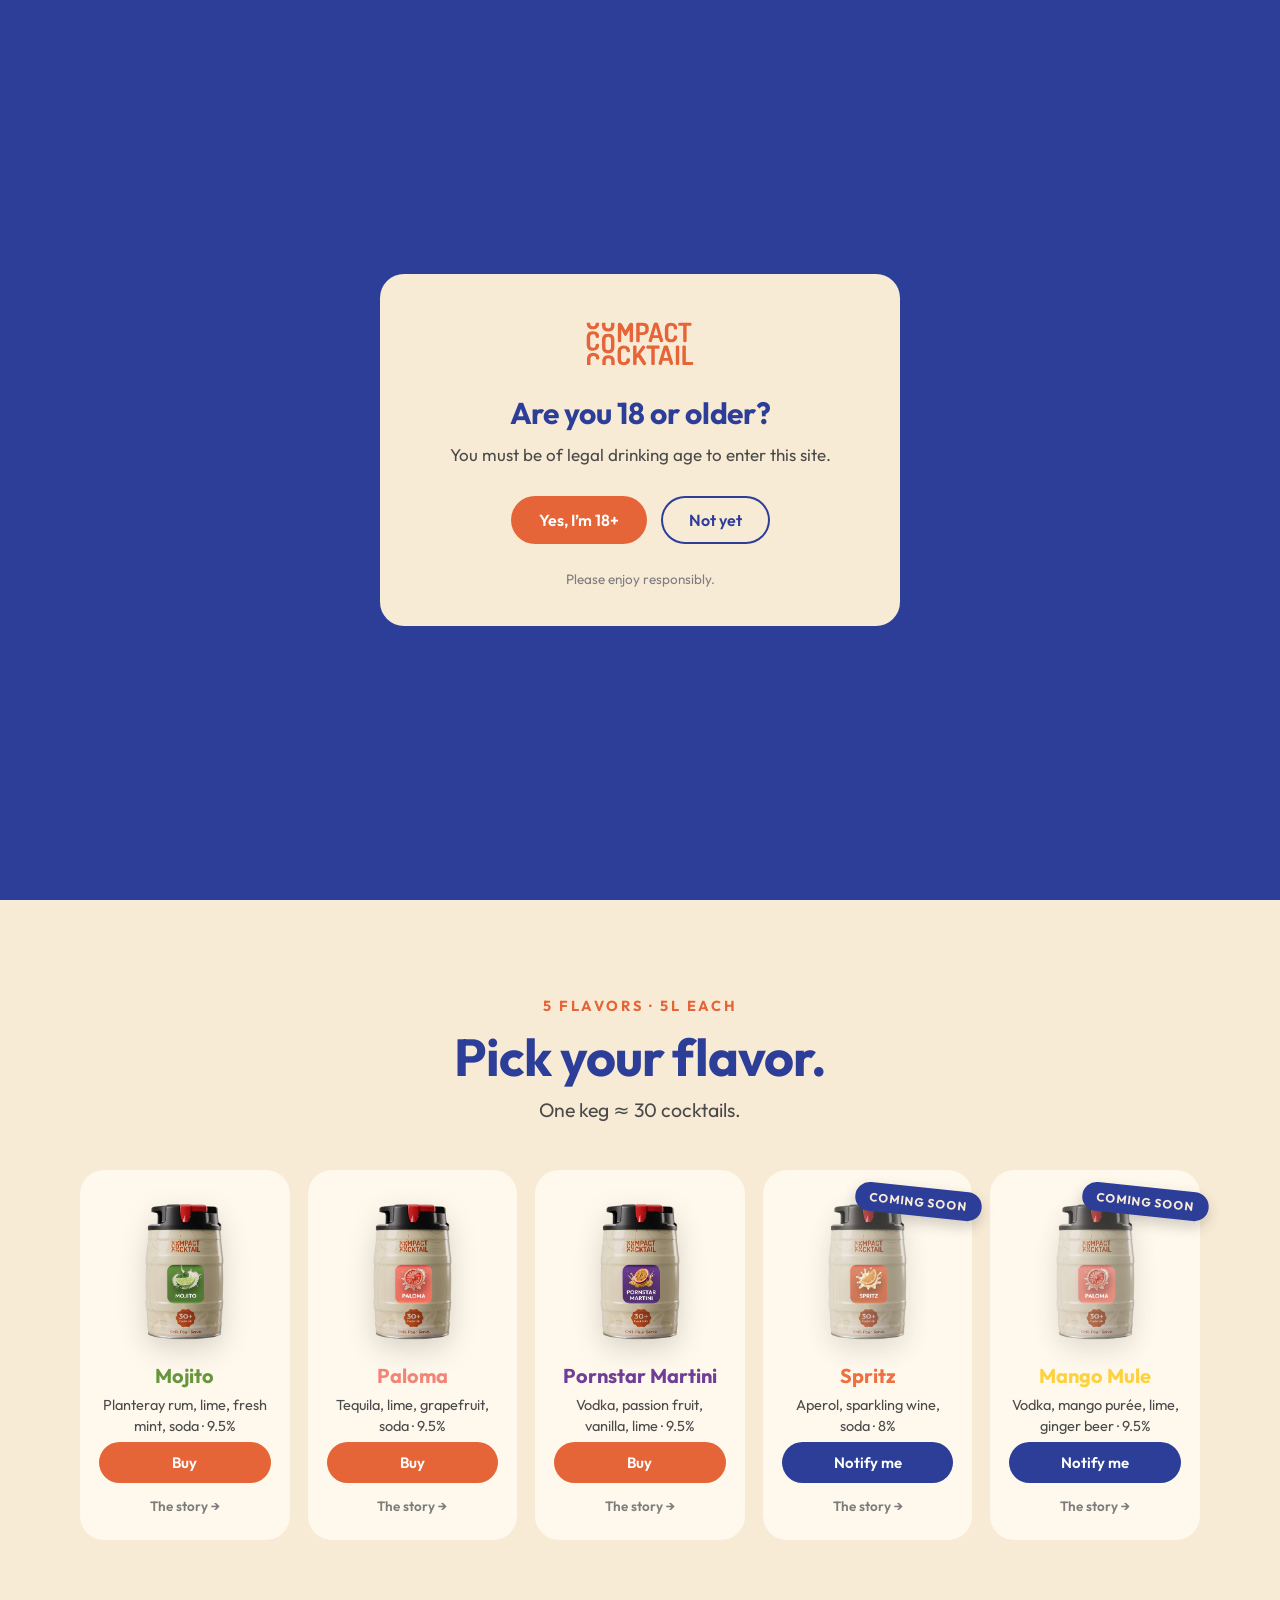
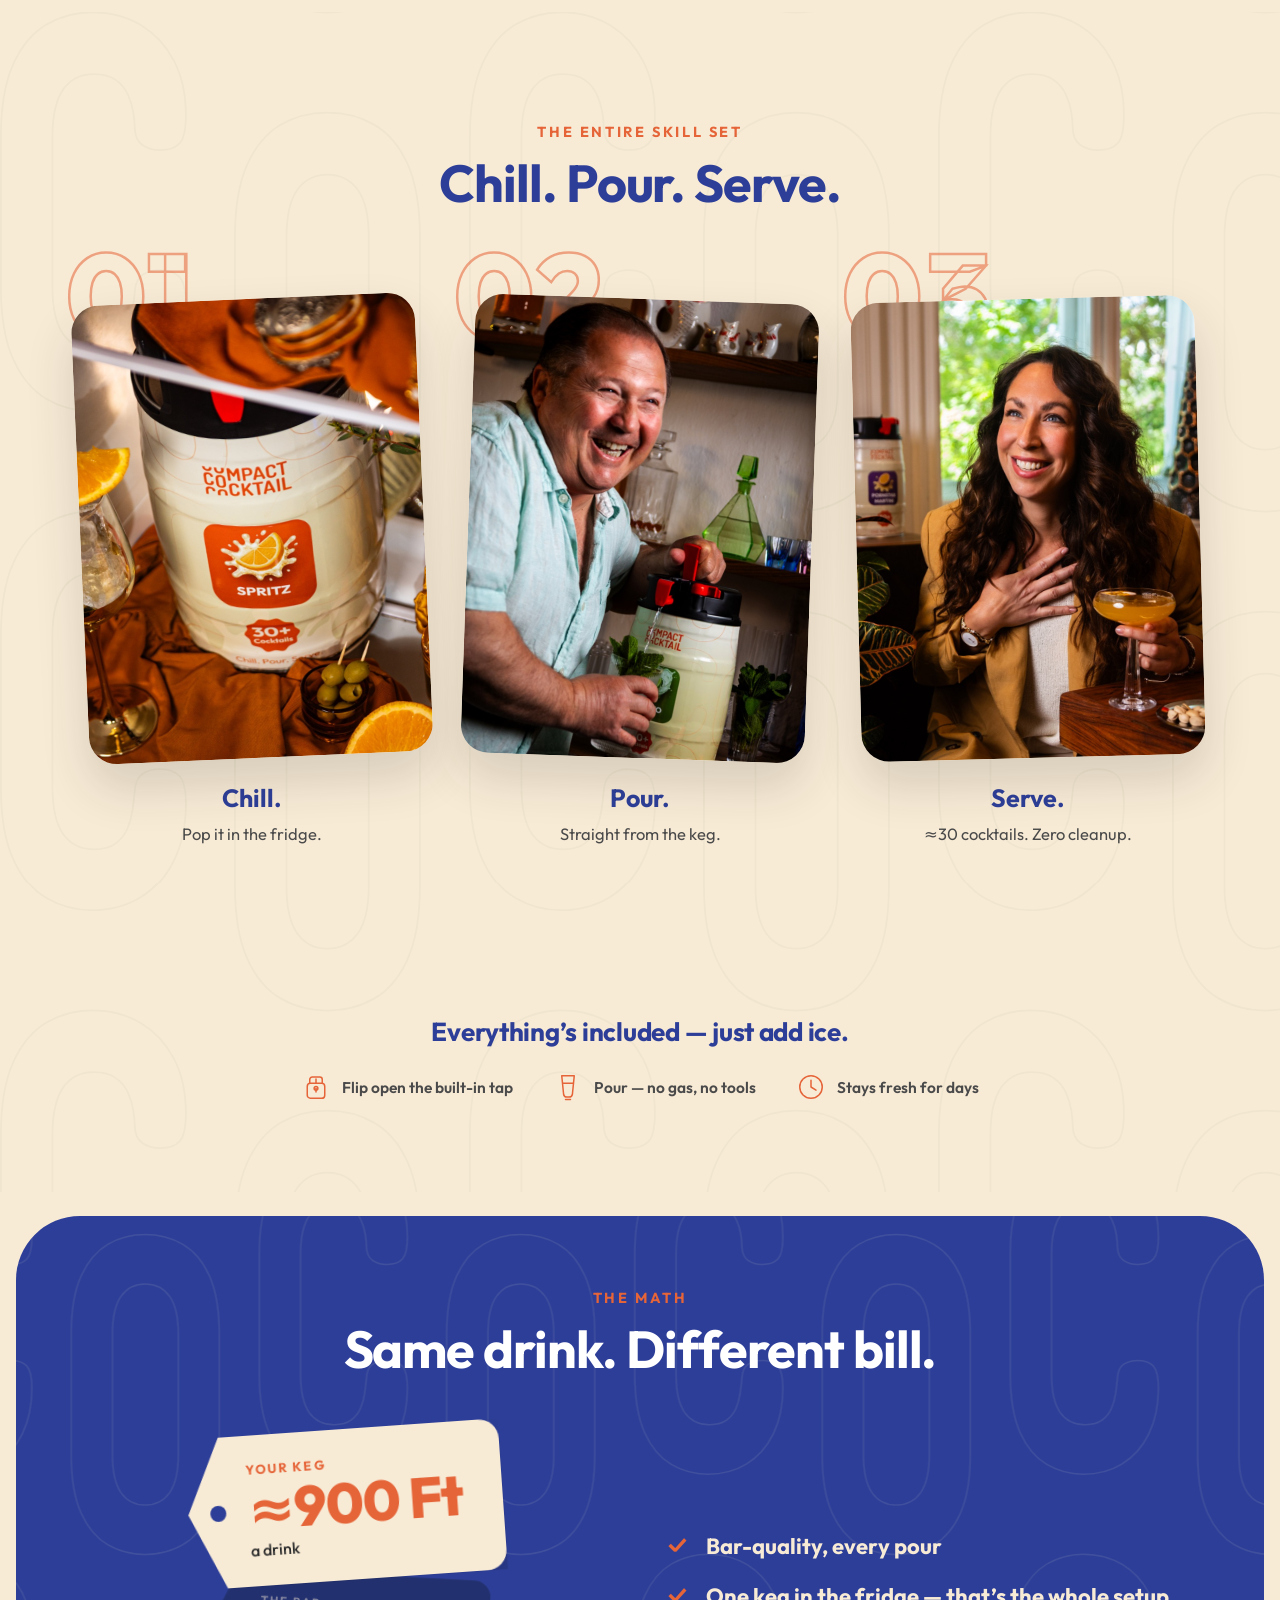
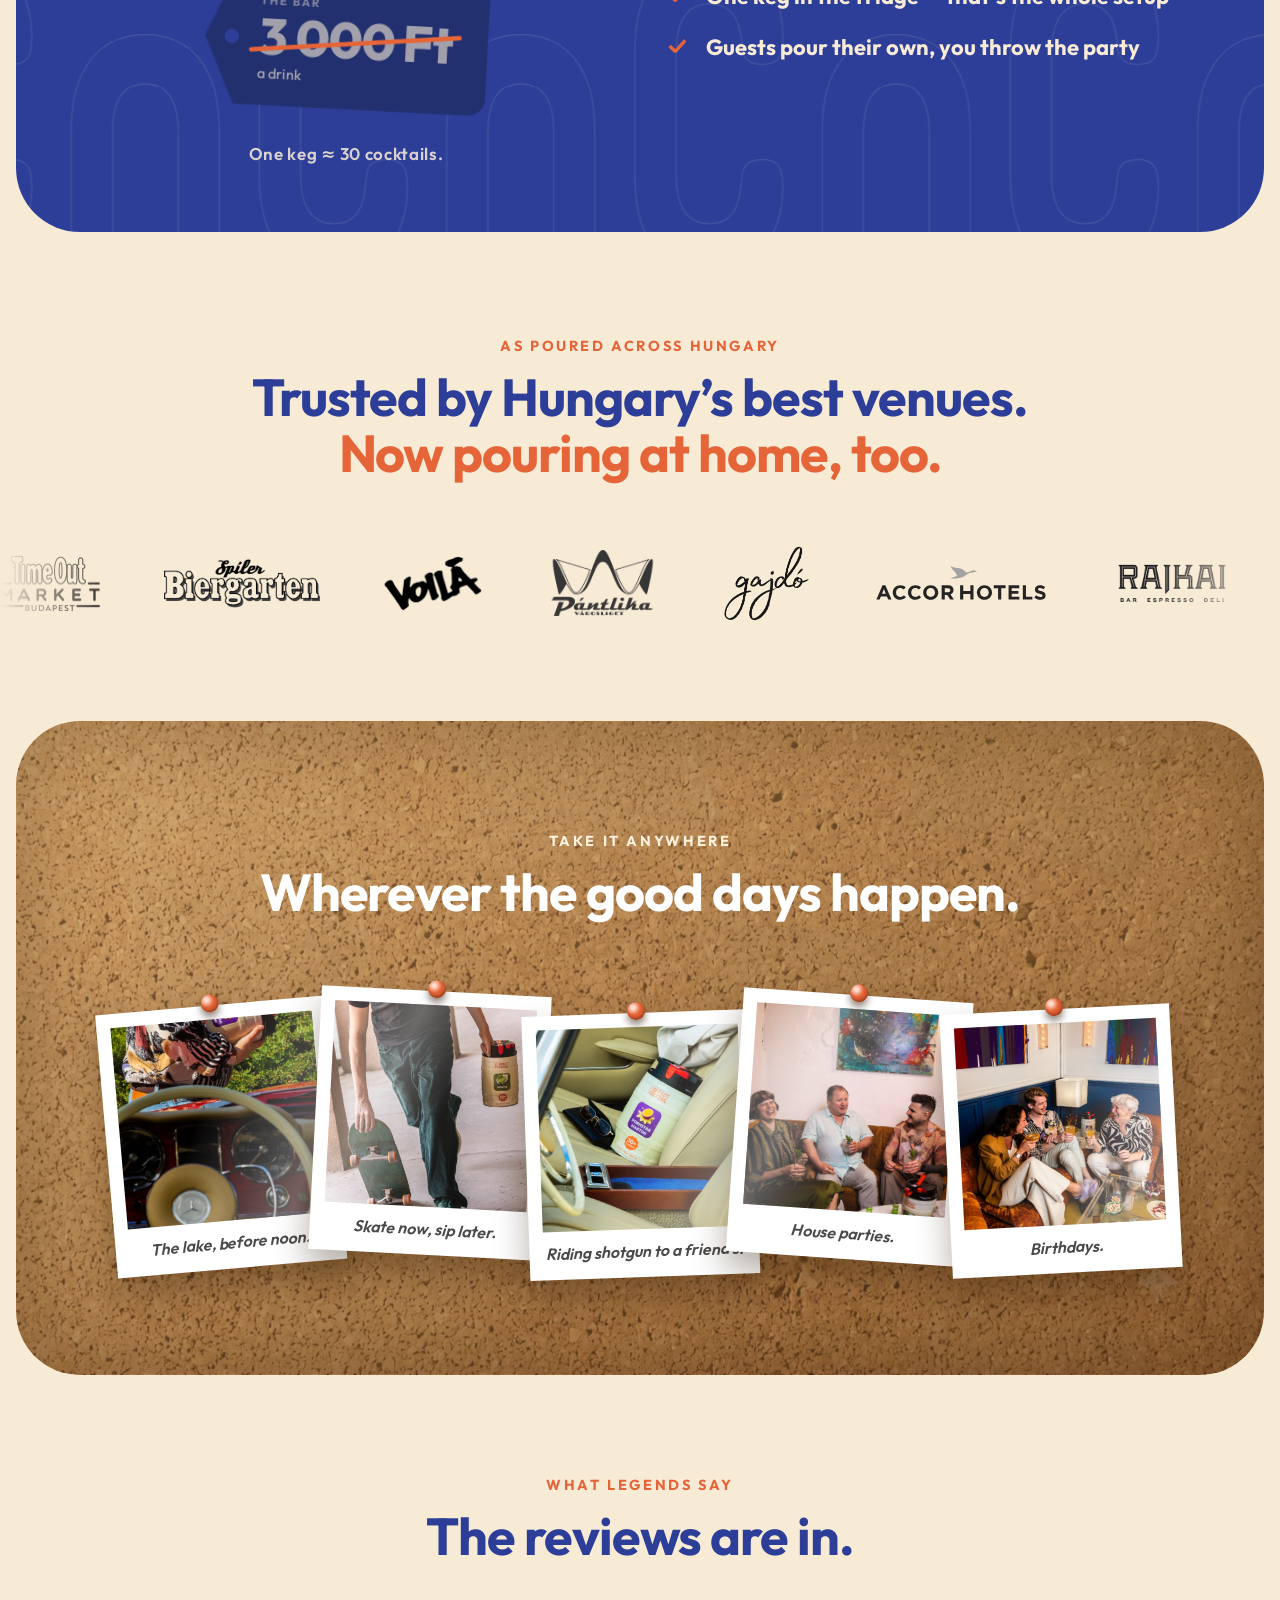
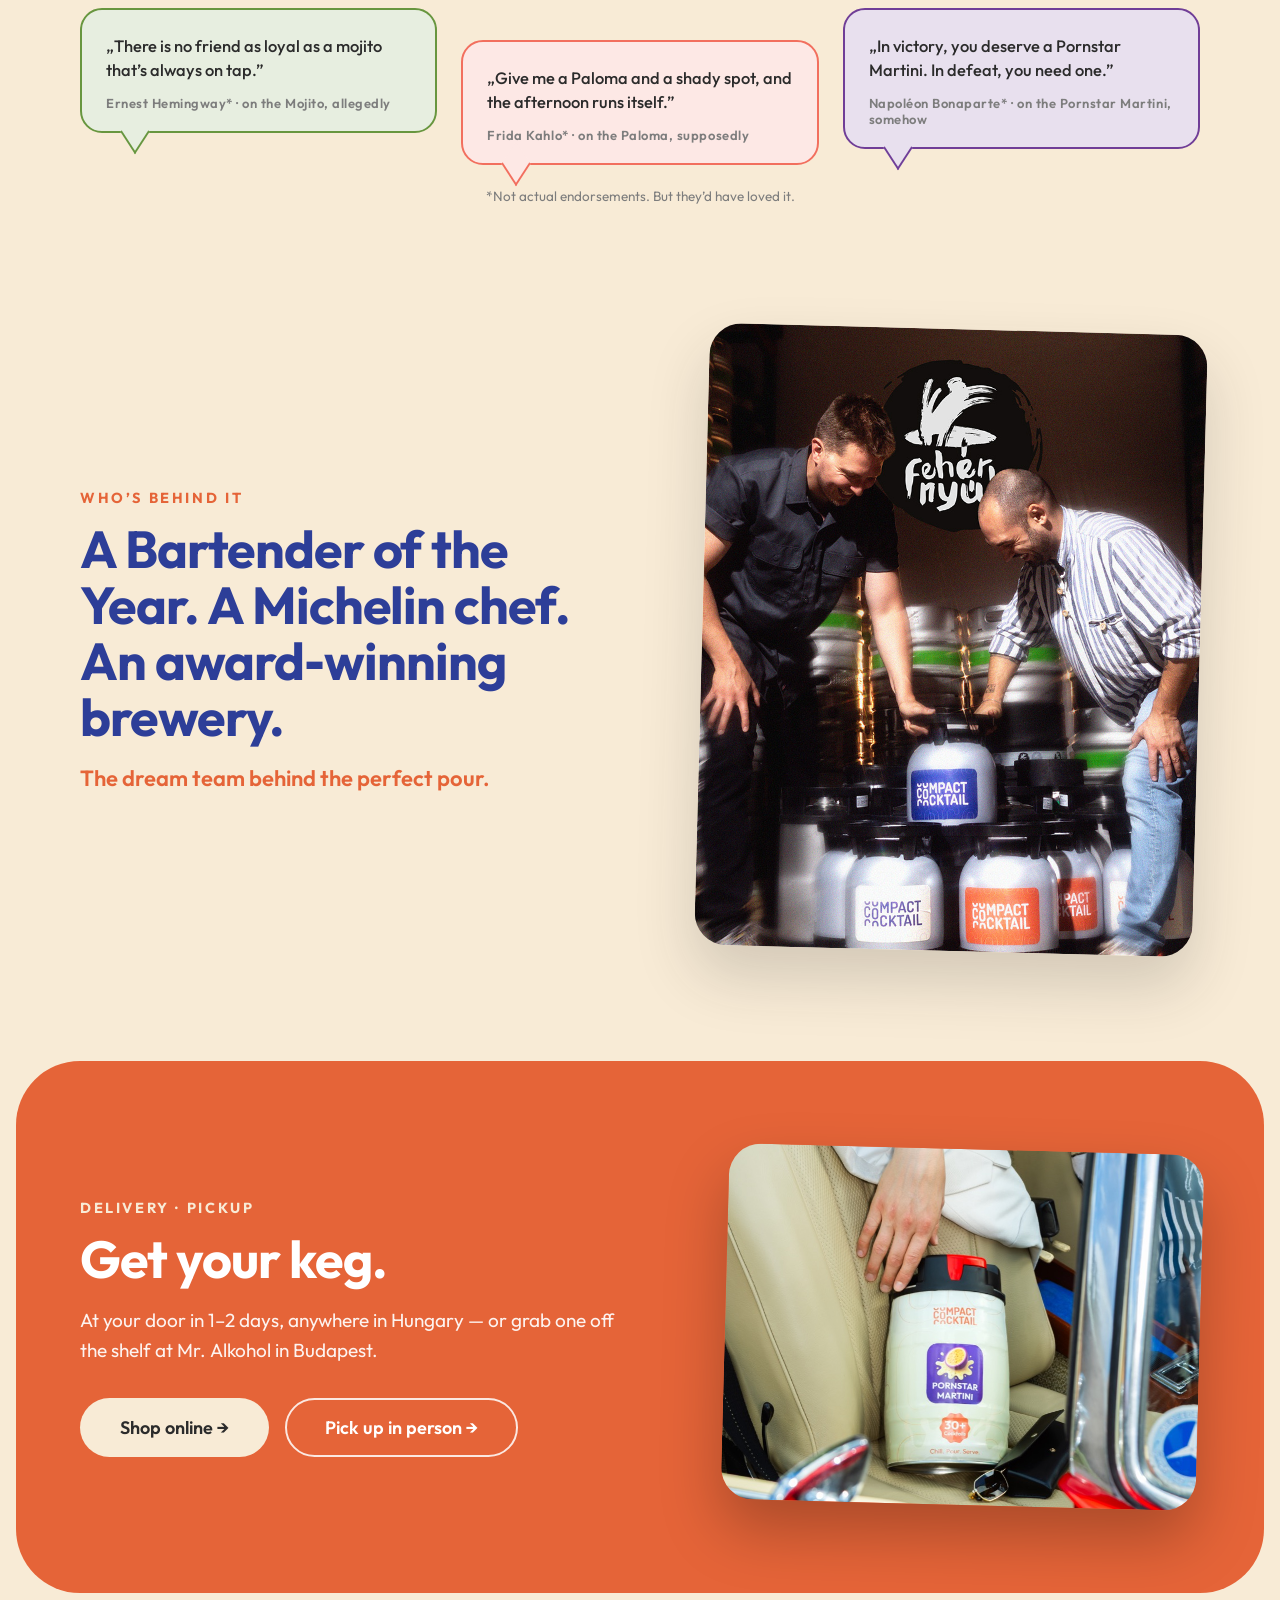
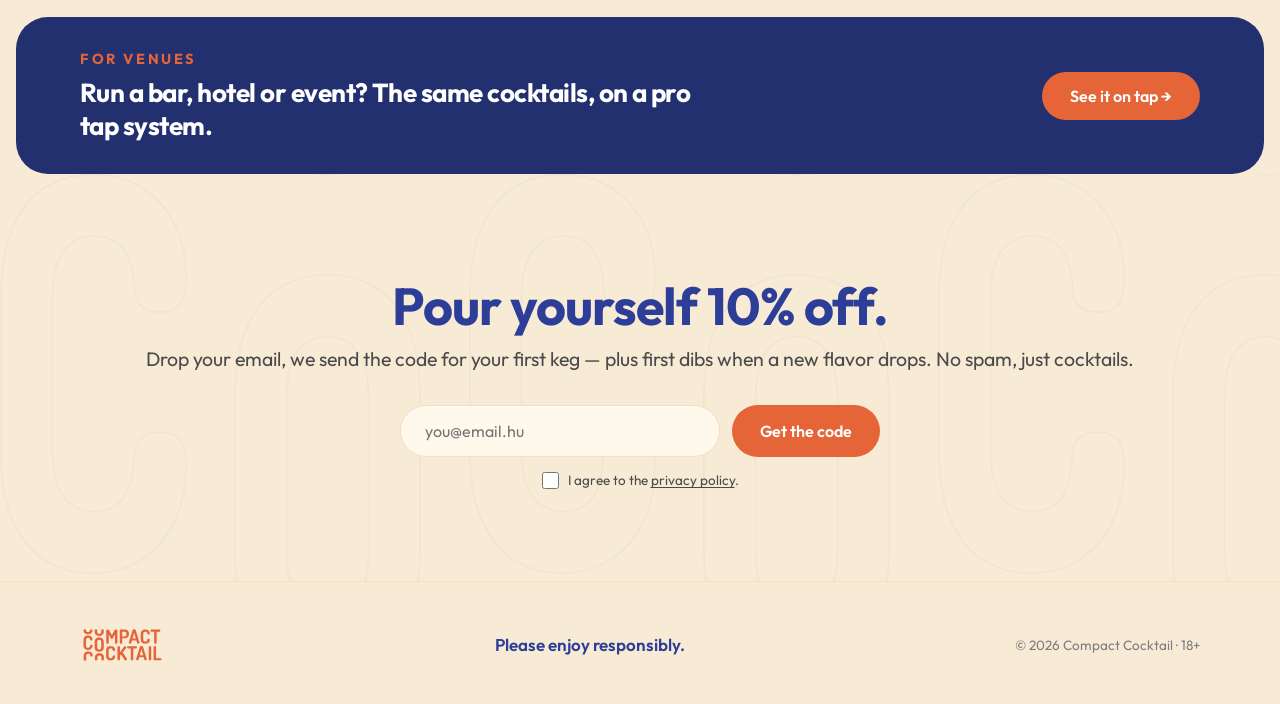
==== commit a2e1f7c7: "Feedback round 1: venue ticker overhaul, hero fade, FAQ content, privacy page Ticker (home.css/js, o" ====
--- a/en/index.html
+++ b/en/index.html
@@ -32,7 +32,7 @@
 
 <!-- ===== 1 · HERO — flavour switcher (kept from Figma, all 5 flavours) ===== -->
 <section class="hero" id="hero">
-  <div class="hero-panel" data-flavour="spritz">
+  <div class="hero-panel" data-flavour="mojito">
     <div class="hero-pattern"></div>
     <div class="hero-inner">
       <div class="hero-copy">
@@ -41,9 +41,9 @@
         <a href="#flavours" class="btn btn-light">Shop the kegs&nbsp;&rarr;</a>
       </div>
       <div class="hero-stage">
-        <img class="hero-garnish" src="../assets/garnish-spritz.png" alt="">
-        <img class="hero-keg" src="../assets/keg-full-spritz.png" alt="Compact Cocktail 5L keg">
-        <div class="hero-flavour-name">Spritz</div>
+        <img class="hero-garnish" src="../assets/garnish-mojito.png" alt="">
+        <img class="hero-keg" src="../assets/keg-full-mojito.png" alt="Compact Cocktail 5L keg">
+        <div class="hero-flavour-name">Mojito</div>
       </div>
       <div class="hero-cursor" aria-hidden="true">Next flavor&nbsp;&rarr;</div>
     </div>
@@ -84,71 +84,49 @@
       </div>
     </div>
 
-    <!-- how the keg itself works — placeholder line-art until the real
-         infographic; step wording TBC with the client -->
-    <div class="how-keg">
-      <p class="how-keg-head">The keg does the bartending.</p>
-      <div class="how-keg-row">
-        <div class="how-keg-step">
-          <svg viewBox="0 0 48 48" fill="none" stroke="currentColor" stroke-width="2.4" stroke-linecap="round" stroke-linejoin="round" aria-hidden="true"><rect x="12" y="6" width="24" height="36" rx="4"/><line x1="12" y1="22" x2="36" y2="22"/><line x1="31" y1="12" x2="31" y2="17"/><line x1="31" y1="27" x2="31" y2="32"/></svg>
-          <span>Chill it in the fridge</span>
-        </div>
-        <div class="how-keg-step">
-          <svg viewBox="0 0 48 48" fill="none" stroke="currentColor" stroke-width="2.4" stroke-linecap="round" stroke-linejoin="round" aria-hidden="true"><path d="M14 18v-6a4 4 0 0 1 4-4h12a4 4 0 0 1 4 4v6"/><rect x="10" y="18" width="28" height="24" rx="5"/><path d="M24 18v-7"/><path d="M24 26v6"/><circle cx="24" cy="26" r="3"/></svg>
-          <span>Flip open the built-in tap</span>
-        </div>
-        <div class="how-keg-step">
-          <svg viewBox="0 0 48 48" fill="none" stroke="currentColor" stroke-width="2.4" stroke-linecap="round" stroke-linejoin="round" aria-hidden="true"><path d="M14 6h20l-3 30a5 5 0 0 1-5 4h-4a5 5 0 0 1-5-4z"/><path d="M15.5 18h17"/><path d="M20 44h8"/></svg>
-          <span>Pour &mdash; no gas, no tools</span>
-        </div>
-        <div class="how-keg-step">
-          <svg viewBox="0 0 48 48" fill="none" stroke="currentColor" stroke-width="2.4" stroke-linecap="round" stroke-linejoin="round" aria-hidden="true"><circle cx="24" cy="24" r="18"/><path d="M24 13v11l8 5"/></svg>
-          <span>Stays fresh for days</span>
-        </div>
-      </div>
-    </div>
-  </div>
-</section>
-
-<!-- ===== 4 · THE MATH — big-type band on CoCo Blue ===== -->
+    <!-- "everything included" reassurance folded into the same section (no
+         separate box, per client). Real keg-print infographic TODO. -->
+    <div class="how-note">
+      <p class="how-note-head">Everything&rsquo;s included &mdash; just add ice.</p>
+      <div class="how-note-icons">
+        <span class="how-nicon"><svg viewBox="0 0 48 48" fill="none" stroke="currentColor" stroke-width="2.4" stroke-linecap="round" stroke-linejoin="round" aria-hidden="true"><path d="M14 18v-6a4 4 0 0 1 4-4h12a4 4 0 0 1 4 4v6"/><rect x="10" y="18" width="28" height="24" rx="5"/><path d="M24 18v-7"/><path d="M24 26v6"/><circle cx="24" cy="26" r="3"/></svg>Flip open the built-in tap</span>
+        <span class="how-nicon"><svg viewBox="0 0 48 48" fill="none" stroke="currentColor" stroke-width="2.4" stroke-linecap="round" stroke-linejoin="round" aria-hidden="true"><path d="M14 6h20l-3 30a5 5 0 0 1-5 4h-4a5 5 0 0 1-5-4z"/><path d="M15.5 18h17"/><path d="M20 44h8"/></svg>Pour &mdash; no gas, no tools</span>
+        <span class="how-nicon"><svg viewBox="0 0 48 48" fill="none" stroke="currentColor" stroke-width="2.4" stroke-linecap="round" stroke-linejoin="round" aria-hidden="true"><circle cx="24" cy="24" r="18"/><path d="M24 13v11l8 5"/></svg>Stays fresh for days</span>
+      </div>
+    </div>
+  </div>
+</section>
+
+<!-- ===== 4 · PRICE vs VALUE — one CoCo Blue band, split two ways:
+     left = the price tags, right = why it's worth it (client feedback) ===== -->
 <section class="math">
   <div class="math-pattern" aria-hidden="true"></div>
   <div class="wrap">
     <p class="eyebrow eyebrow-onblue">The math</p>
     <h2 class="math-head">Same drink. Different bill.</h2>
-    <div class="tag-row">
-      <div class="tag tag-us">
-        <span class="tag-where">your keg</span>
-        <span class="tag-price">&asymp;900&nbsp;Ft</span>
-        <span class="tag-per">a drink</span>
-      </div>
-      <div class="tag tag-bar">
-        <span class="tag-where">the bar</span>
-        <span class="tag-price tag-strike">3&thinsp;000&nbsp;Ft</span>
-        <span class="tag-per">a drink — plus the tip</span>
-      </div>
-    </div>
-    <p class="math-kicker">One keg &asymp; 30 cocktails.</p>
-
-    <!-- gains & pains from the value-prop canvas — sell the hosting
-         experience, not just the price (client feedback) -->
-    <div class="gains">
-      <h3 class="gains-head">Same night. Different host.</h3>
-      <div class="gains-row">
-        <div class="gain">
-          <span class="gain-pain">Stuck mixing in the kitchen</span>
-          <span class="gain-win">Guests pour their own</span>
+    <div class="value-grid">
+      <div class="value-price">
+        <div class="tag-row">
+          <div class="tag tag-us">
+            <span class="tag-where">your keg</span>
+            <span class="tag-price">&asymp;900&nbsp;Ft</span>
+            <span class="tag-per">a drink</span>
+          </div>
+          <div class="tag tag-bar">
+            <span class="tag-where">the bar</span>
+            <span class="tag-price tag-strike">3&thinsp;000&nbsp;Ft</span>
+            <span class="tag-per">a drink</span>
+          </div>
         </div>
-        <div class="gain">
-          <span class="gain-pain">A 15-ingredient shopping run</span>
-          <span class="gain-win">One keg in the fridge</span>
-        </div>
-        <div class="gain">
-          <span class="gain-pain">&bdquo;Did I mix this right?&rdquo;</span>
-          <span class="gain-win">Bar-quality, every pour</span>
-        </div>
-      </div>
-      <p class="math-kicker">You throw the party. The keg runs the bar.</p>
+        <p class="math-kicker">One keg &asymp; 30 cocktails.</p>
+      </div>
+      <div class="value-why">
+        <ul class="value-list">
+          <li>Bar-quality, every pour</li>
+          <li>One keg in the fridge &mdash; that&rsquo;s the whole setup</li>
+          <li>Guests pour their own, you throw the party</li>
+        </ul>
+      </div>
     </div>
   </div>
 </section>
@@ -187,13 +165,13 @@
     <p class="eyebrow">What legends say</p>
     <h2>The reviews are in.</h2>
     <div class="bubble-row">
-      <div class="bubble bubble-spritz">
-        <p>&bdquo;I have taken more out of the Spritz than the Spritz has taken out of me.&rdquo;</p>
-        <span class="bubble-name">Winston Churchill* &middot; on the Spritz, probably</span>
-      </div>
-      <div class="bubble bubble-mojito bubble-mid">
-        <p>&bdquo;My mojito, wherever the keg is.&rdquo;</p>
+      <div class="bubble bubble-mojito">
+        <p>&bdquo;There is no friend as loyal as a mojito that&rsquo;s always on tap.&rdquo;</p>
         <span class="bubble-name">Ernest Hemingway* &middot; on the Mojito, allegedly</span>
+      </div>
+      <div class="bubble bubble-paloma bubble-mid">
+        <p>&bdquo;Give me a Paloma and a shady spot, and the afternoon runs itself.&rdquo;</p>
+        <span class="bubble-name">Frida Kahlo* &middot; on the Paloma, supposedly</span>
       </div>
       <div class="bubble bubble-pornstar">
         <p>&bdquo;In victory, you deserve a Pornstar Martini. In defeat, you need one.&rdquo;</p>
@@ -216,7 +194,7 @@
   </div>
 </section>
 
-<!-- ===== 9 · LAST PUSH — where & how to get it ===== -->
+<!-- ===== 9 · GET YOUR KEG — focused purchase band (delivery + pickup) ===== -->
 <section class="taste">
   <div class="wrap taste-grid">
     <div class="taste-copy">
@@ -233,27 +211,32 @@
   </div>
 </section>
 
-<!-- ===== 9b · FOR VENUES — B2B funnel ===== -->
-<section class="b2b">
-  <div class="wrap b2b-grid">
-    <div class="b2b-copy">
-      <p class="eyebrow">For venues</p>
-      <h2 class="b2b-head">Run a bar, hotel or&nbsp;event?</h2>
-      <p class="b2b-sub">The same cocktails on a pro tap system — 12&ndash;30&thinsp;L kegs, poured in seconds, no&nbsp;training.</p>
-      <a href="on-tap.html" class="btn btn-primary">See it on tap&nbsp;&rarr;</a>
-    </div>
-    <div class="b2b-photo"><img src="../assets/b2b-real-pour.jpg" alt="Compact Cocktail poured from the tap at Sirály Bár"></div>
-  </div>
-</section>
-
-<!-- ===== 10 · FINAL CTA + FOOTER ===== -->
+<!-- ===== 9b · FOR VENUES — slim B2B bridge strip (radius matched to the bands) ===== -->
+<section class="b2b-strip">
+  <div class="wrap b2b-strip-inner">
+    <div class="b2b-strip-copy">
+      <p class="eyebrow eyebrow-onblue">For venues</p>
+      <p class="b2b-strip-head">Run a bar, hotel or event? The same cocktails, on a pro tap system.</p>
+    </div>
+    <a href="on-tap.html" class="btn btn-primary">See it on tap&nbsp;&rarr;</a>
+  </div>
+</section>
+
+<!-- ===== 10 · NEWSLETTER — its own section again (10% welcome coupon) ===== -->
 <section class="cta">
   <div class="wrap">
     <h2>Pour yourself 10% off.</h2>
-    <p class="section-sub">Drop your email, we send the code for your first keg — plus first dibs when a new flavor drops. No spam, just cocktails.</p>
+    <p class="section-sub">Drop your email, we send the code for your first keg &mdash; plus first dibs when a new flavor drops. No spam, just cocktails.</p>
     <form class="cta-form">
-      <input type="email" name="email" placeholder="you@email.hu" aria-label="Email" required>
-      <button class="btn btn-primary" type="submit">Get the code</button>
+      <div class="cta-form-row">
+        <input type="email" name="email" placeholder="you@email.hu" aria-label="Email" required>
+        <button class="btn btn-primary" type="submit">Get the code</button>
+      </div>
+      <!-- privacy consent required for marketing email (GDPR) -->
+      <label class="cc-check">
+        <input type="checkbox" name="privacy" required>
+        <span>I agree to the <a href="privacy.html" target="_blank" rel="noopener">privacy policy</a>.</span>
+      </label>
     </form>
     <p class="cta-sent" hidden>Done &mdash; your code is on its way. Check your inbox.</p>
   </div>
--- a/home.css
+++ b/home.css
@@ -40,7 +40,11 @@
    ===================================================================== */
 .hero{padding:0}
 .hero-panel{position:relative;overflow:hidden;border-radius:0 0 64px 64px;background:var(--fl-spritz);transition:background .8s ease;min-height:calc(100svh - 110px);display:flex;flex-direction:column;justify-content:center}
-.hero-pattern{position:absolute;inset:0;opacity:.55;pointer-events:none}
+/* fades near the bottom so the pattern resolves into the panel's rounded
+   corner instead of getting sliced off hard mid-shape */
+.hero-pattern{position:absolute;inset:0;opacity:.55;pointer-events:none;
+  -webkit-mask-image:linear-gradient(to bottom,#000 78%,transparent 100%);
+  mask-image:linear-gradient(to bottom,#000 78%,transparent 100%)}
 /* two mask layers, each holding every other CO column (same tile, half-tile x-offset),
    so alternate columns can roll in opposite directions on flavour switch */
 .hero-pattern::before,.hero-pattern::after{content:"";position:absolute;inset:0;background:var(--fl-dark,var(--fl-spritz-dark));-webkit-mask:url("assets/co-pattern-col.svg") repeat;-webkit-mask-size:1996.5px 1062.44px;mask:url("assets/co-pattern-col.svg") repeat;mask-size:1996.5px 1062.44px;transition:background .8s ease}
@@ -54,11 +58,26 @@
 .hero-sub{color:rgba(255,255,255,.92);font-size:19px;line-height:1.5;margin:20px 0 28px}
 
 .hero-stage{position:relative;height:580px;display:flex;align-items:center;justify-content:center}
-.hero-garnish{position:absolute;width:118%;max-width:780px;top:46%;left:58%;transform:translate(-50%,-50%);transition:opacity .5s ease;pointer-events:none}
-.hero-keg{position:relative;left:-16%;height:480px;width:auto;filter:drop-shadow(0 30px 40px rgba(0,0,0,.28));transform:rotate(-3deg);animation:kegfloat 5s ease-in-out infinite;transition:opacity .35s ease}
+.hero-garnish{position:absolute;width:118%;max-width:780px;top:46%;left:58%;transform:translate(-50%,-50%);pointer-events:none}
+.hero-keg{position:relative;left:-16%;height:480px;width:auto;filter:drop-shadow(0 30px 40px rgba(0,0,0,.28));transform:rotate(-3deg);animation:kegfloat 5s ease-in-out infinite}
 @keyframes kegfloat{0%,100%{transform:rotate(-3deg) translateY(0)}50%{transform:rotate(-3deg) translateY(-12px)}}
-.hero-flavour-name{position:absolute;bottom:-6px;left:50%;transform:translateX(-50%);width:max-content;white-space:nowrap;text-align:center;color:#fff;font-size:clamp(34px,3.8vw,54px);font-weight:700;text-shadow:0 4px 24px rgba(0,0,0,.25)}
-.hero-stage.switching .hero-keg,.hero-stage.switching .hero-garnish{opacity:0}
+.hero-flavour-name{position:absolute;bottom:-6px;left:50%;transform:translateX(-50%);width:max-content;white-space:nowrap;text-align:center;color:#fff;font-size:clamp(34px,3.8vw,54px);font-weight:700;text-shadow:0 4px 24px rgba(0,0,0,.25);transition:opacity .2s ease}
+.hero-stage.switching .hero-flavour-name{opacity:0}
+
+/* ---------- flavour-switch motion — keg drops out/in from below+above,
+   garnish counters from above+below, so the two cross paths instead of
+   just fading. Same duration + easing as the background pattern roll
+   (.9s cubic-bezier(.65,.05,.36,1)) so everything lands on one beat;
+   single eased curve, no keyframe overshoot, so entry settles instead
+   of snapping into place. ---------- */
+.hero-stage.switching .hero-keg{animation:kegOut .38s cubic-bezier(.65,.05,.36,1) forwards}
+.hero-stage.entering .hero-keg{animation:kegIn .52s cubic-bezier(.65,.05,.36,1) forwards}
+.hero-stage.switching .hero-garnish{animation:garnishOut .38s cubic-bezier(.65,.05,.36,1) forwards}
+.hero-stage.entering .hero-garnish{animation:garnishIn .52s cubic-bezier(.65,.05,.36,1) forwards}
+@keyframes kegOut{to{opacity:0;transform:rotate(-9deg) translateY(48px) scale(.85)}}
+@keyframes kegIn{from{opacity:0;transform:rotate(7deg) translateY(-44px) scale(.85)}}
+@keyframes garnishOut{to{opacity:0;transform:translate(-50%,calc(-50% - 40px)) scale(.88)}}
+@keyframes garnishIn{from{opacity:0;transform:translate(-50%,calc(-50% + 40px)) scale(.88)}}
 
 /* ---------- custom "next flavour" cursor over the keg stage ---------- */
 @media (pointer:fine){
@@ -76,14 +95,16 @@
    ===================================================================== */
 .shop{padding:96px 0 72px;text-align:center}
 .shop-grid{display:grid;grid-template-columns:repeat(5,1fr);gap:18px;margin-top:48px;text-align:center}
-.shop-card{background:#fff8ec;border-radius:var(--r-lg);padding:26px 18px 24px;display:flex;flex-direction:column;align-items:center;gap:6px;transition:transform .2s ease,box-shadow .2s ease;cursor:pointer}
-.shop-card:hover{transform:translateY(-6px);box-shadow:0 18px 40px rgba(43,43,43,.12)}
+.shop-card{background:#fff8ec;border-radius:var(--r-lg);padding:26px 18px 24px;display:flex;flex-direction:column;align-items:center;gap:6px;transition:transform .2s ease,box-shadow .2s ease;cursor:pointer;border:1.5px solid transparent}
+/* warm, tight shadow tinted to the flavour — not a big grey blur */
+.shop-card:hover{transform:translateY(-6px);border-color:color-mix(in srgb,var(--fl,var(--co-orange)) 35%,transparent);box-shadow:0 12px 24px -6px color-mix(in srgb,var(--fl,var(--co-orange)) 45%,transparent)}
 .shop-card img{height:150px;margin-bottom:10px;filter:drop-shadow(0 10px 14px rgba(0,0,0,.15))}
 .shop-card h3{font-size:20px;font-weight:700;color:var(--fl,var(--co-blue))}
-.shop-card .ing{font-size:14.5px;color:var(--co-grey);line-height:1.45;min-height:40px}
+.shop-card .ing{font-size:14.5px;color:var(--co-grey);line-height:1.45}
 .shop-card .price{font-size:17.5px;font-weight:700;color:var(--co-black);margin-top:4px}
 .shop-card .perdrink{font-size:13.5px;color:var(--co-grey-light)}
-.shop-card .btn{margin-top:12px;padding:11px 26px;font-size:15px;width:100%}
+/* push the button block to a common baseline so Buy / Notify me line up */
+.shop-card .btn{margin-top:auto;padding:11px 26px;font-size:15px;width:100%}
 .shop-card{position:relative}
 .shop-more{font-size:13.5px;font-weight:600;color:var(--co-grey-light);margin-top:8px;transition:color .15s ease}
 .shop-card:hover .shop-more{color:var(--co-orange)}
@@ -104,36 +125,39 @@
 }
 
 /* =====================================================================
-   3 · MATH — CoCo Blue band, two price tags
-   ===================================================================== */
-.math{position:relative;overflow:hidden;background:var(--co-blue);color:var(--co-cream);padding:72px 0 64px;border-radius:64px;margin:24px 16px;text-align:center}
+   3 · PRICE vs VALUE — CoCo Blue band, split two ways
+   ===================================================================== */
+.math{position:relative;overflow:hidden;background:var(--co-blue);color:var(--co-cream);padding:72px 0 68px;border-radius:64px;margin:24px 16px;text-align:center}
 .math-pattern{position:absolute;inset:-20% -30%;background:url("assets/co-pattern-tile.svg") repeat;background-size:751px;opacity:.10;filter:brightness(4);pointer-events:none;will-change:transform}
 .math .wrap{position:relative}
 .math-head{color:#fff}
-.tag-row{display:flex;justify-content:center;align-items:center;gap:36px;margin-top:44px}
-.tag{position:relative;display:flex;flex-direction:column;align-items:flex-start;gap:2px;padding:30px 44px 30px 64px;clip-path:polygon(11% 0,100% 0,100% 100%,11% 100%,0 50%);border-radius:20px;text-align:left}
+
+/* two-column split: price tags | why it's worth it */
+.value-grid{display:grid;grid-template-columns:1fr 1fr;gap:56px;align-items:center;margin-top:52px}
+.value-price{display:flex;flex-direction:column;align-items:center;gap:26px}
+
+.tag-row{display:flex;flex-direction:column;align-items:center;gap:0}
+.tag{position:relative;display:flex;flex-direction:column;align-items:flex-start;gap:2px;padding:26px 40px 26px 60px;clip-path:polygon(11% 0,100% 0,100% 100%,11% 100%,0 50%);border-radius:20px;text-align:left}
 .tag::before{content:"";position:absolute;left:22px;top:50%;transform:translateY(-50%);width:16px;height:16px;border-radius:50%;background:var(--co-blue)}
-.tag-us{background:var(--co-cream);color:var(--co-black);transform:rotate(-5deg);box-shadow:0 24px 48px rgba(0,0,0,.28)}
-.tag-bar{background:var(--co-blue-dark);color:rgba(248,235,214,.6);transform:rotate(4deg) scale(.88)}
+/* the two tags overlap slightly so they read as one price ticket */
+.tag-us{position:relative;z-index:2;background:var(--co-cream);color:var(--co-black);transform:rotate(-4deg);box-shadow:0 24px 48px rgba(0,0,0,.28)}
+.tag-bar{margin-top:-14px;background:var(--co-blue-dark);color:rgba(248,235,214,.6);transform:rotate(3deg) scale(.9)}
 .tag-where{font-size:13px;font-weight:700;letter-spacing:.16em;text-transform:uppercase;color:var(--co-orange)}
 .tag-bar .tag-where{color:rgba(248,235,214,.45)}
-.tag-price{font-size:clamp(44px,4.6vw,64px);font-weight:800;letter-spacing:-.02em;line-height:1.05}
+.tag-price{font-size:clamp(40px,4.4vw,58px);font-weight:800;letter-spacing:-.02em;line-height:1.05}
 .tag-us .tag-price{color:var(--co-orange)}
 .tag-strike{position:relative;display:inline-block}
 .tag-strike::after{content:"";position:absolute;left:-5%;right:-5%;top:52%;height:5px;background:var(--co-orange);border-radius:3px;transform:rotate(-6deg)}
 .tag-per{font-size:16px;font-weight:500}
-.math-kicker{margin-top:38px;font-size:17px;font-weight:600;letter-spacing:.04em;color:rgba(248,235,214,.85)}
-
-/* --- gains & pains — the hosting experience, in the same tag language --- */
-.gains{margin-top:58px;padding-top:48px;border-top:1.5px solid rgba(248,235,214,.18)}
-.gains-head{color:#fff;font-size:clamp(24px,2.8vw,34px);font-weight:700;letter-spacing:-.01em}
-.gains-row{display:grid;grid-template-columns:repeat(3,1fr);gap:18px;margin-top:34px}
-.gain{background:rgba(248,235,214,.08);border-radius:var(--r-md);padding:24px 20px;display:flex;flex-direction:column;gap:7px;align-items:center}
-.gain-pain{color:rgba(248,235,214,.55);font-size:15.5px;text-decoration:line-through;text-decoration-color:var(--co-orange);text-decoration-thickness:2px}
-.gain-win{color:var(--co-cream);font-size:19px;font-weight:700}
-.gains .math-kicker{margin-top:34px}
+.math-kicker{font-size:17px;font-weight:600;letter-spacing:.04em;color:rgba(248,235,214,.85)}
+
+.value-why{text-align:left}
+.value-list{list-style:none;display:flex;flex-direction:column;gap:22px}
+.value-list li{position:relative;padding-left:38px;color:var(--co-cream);font-size:clamp(19px,2vw,22px);font-weight:700;line-height:1.3}
+.value-list li::before{content:"✓";position:absolute;left:0;top:-1px;color:var(--co-orange);font-weight:800;font-size:22px}
 @media (max-width:1020px){
-  .gains-row{grid-template-columns:1fr;max-width:420px;margin-left:auto;margin-right:auto}
+  .value-grid{grid-template-columns:1fr;gap:40px;max-width:440px;margin-left:auto;margin-right:auto}
+  .value-why{text-align:left}
 }
 
 /* =====================================================================
@@ -154,62 +178,106 @@
 .how-step h3{color:var(--co-blue);font-size:25px;font-weight:700;margin-top:24px}
 .how-step p{color:var(--co-grey);font-size:16.5px;margin-top:8px;line-height:1.5}
 
-/* --- how the keg itself works — mini infographic strip --- */
-.how-keg{position:relative;margin-top:84px;background:#fff8ec;border-radius:var(--r-lg);padding:40px 32px 36px;box-shadow:0 16px 36px rgba(43,43,43,.08)}
-.how-keg-head{color:var(--co-blue);font-size:22px;font-weight:700}
-.how-keg-row{display:grid;grid-template-columns:repeat(4,1fr);gap:26px;margin-top:30px}
-.how-keg-step{display:flex;flex-direction:column;align-items:center;gap:13px}
-.how-keg-step svg{width:46px;height:46px;color:var(--co-orange)}
-.how-keg-step span{font-size:15px;font-weight:600;color:var(--co-grey);line-height:1.4}
-@media (max-width:860px){
-  .how-keg-row{grid-template-columns:repeat(2,1fr);gap:28px 18px}
-}
-
-/* =====================================================================
-   5 · TRUSTED — black band + venue-name ticker
-   ===================================================================== */
-.trusted{background:var(--co-black);padding:88px 0 72px;text-align:center;overflow:hidden}
-.trusted-line{color:var(--co-cream)}
+/* --- "everything included" reassurance — inline, no box --- */
+.how-note{margin-top:64px;text-align:center}
+.how-note-head{color:var(--co-blue);font-size:clamp(21px,2.4vw,26px);font-weight:700;letter-spacing:-.01em}
+.how-note-icons{display:flex;justify-content:center;flex-wrap:wrap;gap:14px 40px;margin-top:24px}
+.how-nicon{display:inline-flex;align-items:center;gap:11px;font-size:15.5px;font-weight:600;color:var(--co-grey)}
+.how-nicon svg{width:30px;height:30px;color:var(--co-orange);flex:0 0 auto}
+@media (max-width:620px){
+  .how-note-icons{flex-direction:column;align-items:center;gap:16px}
+}
+
+/* =====================================================================
+   5 · TRUSTED — venue-logo ticker, blended into the page
+   No band colour — same cream as the page. Logos only (no names), all
+   pre-converted to grayscale so the row reads as one uniform system
+   instead of each venue's own brand colours (no background tiles
+   needed either — every logo is dark enough on its own now).
+   Two size tiers: wordmark logos are the default and were dialled
+   back 30% so they don't dominate; circular/near-square badges are
+   30% bigger than that default so they read clearly instead of
+   shrinking to a dot next to a wide wordmark.
+   ===================================================================== */
+.trusted{background:var(--co-cream);padding:80px 0 64px;text-align:center;overflow:hidden}
+.trusted-line{color:var(--co-blue)}
 .trusted-line span{color:var(--co-orange)}
-.trusted-sub{color:rgba(248,235,214,.65);font-size:17px;margin-top:20px}
-.ticker{margin-top:56px;white-space:nowrap;overflow:hidden;mask-image:linear-gradient(90deg,transparent,#000 12%,#000 88%,transparent)}
-.ticker-track{display:inline-flex;align-items:center;gap:52px;animation:tick 30s linear infinite}
-.tk{display:inline-flex;align-items:center;gap:16px;color:var(--co-cream);font-size:28px;font-weight:700;letter-spacing:.02em;opacity:.9}
-.tk-logo{display:inline-flex;align-items:center;justify-content:center;width:52px;height:52px;border-radius:50%;font-style:normal;font-size:17px;font-weight:800;letter-spacing:.02em;color:var(--co-cream);background:rgba(248,235,214,.14);box-shadow:inset 0 0 0 1.5px rgba(248,235,214,.35)}
-img.tk-logo{object-fit:contain;background:var(--co-cream);padding:6px}
+.trusted-sub{color:var(--co-grey-light);font-size:17px;margin-top:20px}
+.ticker{margin-top:52px;white-space:nowrap;overflow:hidden;mask-image:linear-gradient(90deg,transparent,#000 10%,#000 90%,transparent)}
+.ticker-track{display:inline-flex;align-items:center;gap:64px;animation:tick 30s linear infinite}
+.tk{display:inline-flex;align-items:center;justify-content:center}
+/* wordmark logos — the default, sized down so they're supporting proof, not the focus */
+img.tk-logo{height:55px;width:auto;max-width:170px;object-fit:contain}
+/* circular/near-square badges — sized up so they don't read as a tiny dot */
+img.tk-logo-square{height:100px;width:auto;max-width:120px;object-fit:contain}
+/* no logo file yet (Sirály Bár, Flip Mood) — the venue name set as a
+   plain wordmark, in the same dark tone as the grayscale logos, rather
+   than a vague initials icon nobody could place */
+.tk-logo-type{font-size:30px;font-weight:700;letter-spacing:-.01em;color:var(--co-black);white-space:nowrap}
 @keyframes tick{to{transform:translateX(-50%)}}
 
 /* =====================================================================
-   6 · OCCASIONS — tilted polaroids on deep cream
-   ===================================================================== */
-.occasions{position:relative;overflow:hidden;background:var(--co-cream-deep);padding:110px 0 120px;text-align:center;border-radius:64px;margin:24px 16px}
-.occasions::before{content:"";position:absolute;inset:0;background:url("assets/co-pattern-tile.svg") repeat;background-size:820px;opacity:.06;pointer-events:none}
+   6 · OCCASIONS — pinned polaroids on a cork board
+   Real cork-texture photo, warmed with a color-matched overlay so the
+   copy and polaroids still pop. Photos get an angled sheen that slides
+   on hover; pins lift off the board on hover.
+   ===================================================================== */
+.occasions{position:relative;overflow:hidden;padding:110px 0 120px;text-align:center;border-radius:64px;margin:24px 16px;
+  background-color:#bd9455;
+  background-image:
+    linear-gradient(160deg,rgba(195,156,92,.55),rgba(120,78,32,.6)),
+    url("assets/cork-texture.jpg");
+  background-size:cover;background-position:center;
+  box-shadow:inset 0 0 100px rgba(64,38,12,.4)}
+.occasions .eyebrow{color:#fff2dd}
+.occasions h2{color:#fff}
 .occasions .wrap{position:relative}
-.pol-row{display:flex;justify-content:center;margin-top:64px;flex-wrap:wrap}
-.pol{background:#fff;padding:14px 14px 18px;box-shadow:0 16px 36px rgba(43,43,43,.16);width:236px;margin:0 -12px;transition:transform .25s ease}
-.pol img{width:100%;aspect-ratio:4/5;object-fit:cover}
-.pol figcaption{font-size:16px;font-weight:600;font-style:italic;color:var(--co-grey);margin-top:13px}
+.pol-row{display:flex;justify-content:center;align-items:flex-start;margin-top:70px;flex-wrap:wrap}
+.pol{position:relative;background:#fff;padding:14px 14px 16px;box-shadow:0 18px 34px rgba(43,25,6,.36);width:230px;margin:0 -10px;transition:transform .25s ease,box-shadow .25s ease}
+/* square-ish polaroid crop (client: image a touch wider than tall) */
+.pol img{width:100%;aspect-ratio:1/1;object-fit:cover}
+/* angled light sheen — always on (like it's lit by a screen/lamp), and
+   slides further across on hover. Two variants, not five: photos tilted
+   the same way (same rotation direction) share the same light angle. */
+.pol::after{content:"";position:absolute;left:14px;right:14px;top:14px;aspect-ratio:1/1;pointer-events:none;
+  background:linear-gradient(115deg,transparent 28%,rgba(255,255,255,.4) 46%,rgba(255,255,255,.08) 56%,transparent 72%);
+  background-size:250% 250%;background-position:12% 12%;transition:background-position .6s ease}
+/* tilted left (nth-child 1, 3, 5) */
+.pol:nth-child(1)::after,.pol:nth-child(3)::after,.pol:nth-child(5)::after{background-position:18% 20%}
+.pol:nth-child(1):hover::after,.pol:nth-child(3):hover::after,.pol:nth-child(5):hover::after{background-position:55% 62%}
+/* tilted right (nth-child 2, 4) */
+.pol:nth-child(2)::after,.pol:nth-child(4)::after{background-position:76% 14%}
+.pol:nth-child(2):hover::after,.pol:nth-child(4):hover::after{background-position:30% 56%}
+/* push-pin — domed head with a specular highlight, lifts on hover */
+.pol::before{content:"";position:absolute;top:-11px;left:50%;transform:translateX(-50%);width:18px;height:18px;border-radius:50%;z-index:4;
+  background:radial-gradient(circle at 34% 30%,#ffdccb 0 10%,var(--co-orange) 42%,var(--co-orange-dark) 100%);
+  box-shadow:0 5px 7px rgba(43,20,5,.5),inset -1px -2px 3px rgba(0,0,0,.28);
+  transition:transform .25s ease,box-shadow .25s ease}
+.pol:hover::before{transform:translateX(-50%) translateY(-6px);box-shadow:0 11px 13px rgba(43,20,5,.42),inset -1px -2px 3px rgba(0,0,0,.28)}
+.pol figcaption{font-size:16px;font-weight:600;font-style:italic;color:var(--co-grey);margin-top:12px}
 .pol:nth-child(1){transform:rotate(-5deg) translateY(14px)}
 .pol:nth-child(2){transform:rotate(3deg)}
 .pol:nth-child(3){transform:rotate(-2deg) translateY(22px)}
 .pol:nth-child(4){transform:rotate(4deg) translateY(4px)}
 .pol:nth-child(5){transform:rotate(-3deg) translateY(18px)}
-.pol:hover{transform:rotate(0) translateY(-6px) scale(1.04);z-index:2}
+.pol:hover{transform:rotate(0) translateY(-8px) scale(1.04);z-index:2;box-shadow:0 26px 44px rgba(43,25,6,.4)}
 
 /* =====================================================================
    7 · REACTIONS — speech bubbles + IG card
    ===================================================================== */
-.reactions{padding:110px 0 80px;text-align:center}
-.bubble-row{display:grid;grid-template-columns:repeat(3,1fr);gap:32px;margin-top:60px;align-items:start}
-.bubble{position:relative;background:#fff8ec;border-radius:28px;padding:32px 30px 26px;text-align:left;border:2.5px solid var(--fl,var(--co-orange))}
-.bubble::after{content:"";position:absolute;bottom:-16px;left:44px;width:28px;height:28px;background:inherit;border-right:2.5px solid var(--fl);border-bottom:2.5px solid var(--fl);transform:rotate(45deg) skew(12deg,12deg)}
-.bubble-spritz{--fl:var(--fl-spritz)}
+/* deliberately low-key — a chuckle in the background, not a headline act
+   (client feedback) */
+.reactions{padding:76px 0 64px;text-align:center}
+.bubble-row{display:grid;grid-template-columns:repeat(3,1fr);gap:24px;margin-top:44px;align-items:start}
+.bubble{position:relative;background:color-mix(in srgb,var(--fl,var(--co-orange)) 16%,#fff);border-radius:22px;padding:24px 24px 20px;text-align:left;border:2px solid var(--fl,var(--co-orange))}
+.bubble::after{content:"";position:absolute;bottom:-14px;left:40px;width:24px;height:24px;background:inherit;border-right:2px solid var(--fl);border-bottom:2px solid var(--fl);transform:rotate(45deg) skew(12deg,12deg)}
 .bubble-mojito{--fl:var(--fl-mojito)}
+.bubble-paloma{--fl:var(--fl-paloma-dark)}
 .bubble-pornstar{--fl:var(--fl-pornstar)}
-.bubble-mid{margin-top:40px}
-.bubble p{font-size:19px;line-height:1.5;color:var(--co-black);font-weight:500}
+.bubble-mid{margin-top:32px}
+.bubble p{font-size:16.5px;line-height:1.45;color:var(--co-black);font-weight:500}
 .bubble p em{color:var(--co-orange);font-style:italic}
-.bubble-name{display:block;margin-top:16px;font-size:14px;color:var(--co-grey-light);font-weight:600;letter-spacing:.04em}
+.bubble-name{display:block;margin-top:13px;font-size:13px;color:var(--co-grey-light);font-weight:600;letter-spacing:.04em}
 
 /* =====================================================================
    8 · MAKERS — editorial split, giant arch photo
@@ -239,32 +307,38 @@
 .btn-ghost:hover{background:rgba(255,255,255,.14)}
 
 /* =====================================================================
-   9b · FOR VENUES — B2B funnel, deep blue split panel
-   ===================================================================== */
-.b2b{background:var(--co-blue-dark);border-radius:64px;margin:24px 16px;padding:88px 0;overflow:hidden}
-.b2b-grid{display:grid;grid-template-columns:1.1fr .9fr;gap:64px;align-items:center}
-.b2b-head{color:#fff}
-.b2b-sub{color:rgba(248,235,214,.85);font-size:19px;line-height:1.6;margin:18px 0 32px}
-.b2b-photo{border-radius:32px;overflow:hidden;aspect-ratio:4/3;box-shadow:0 30px 60px rgba(0,0,0,.35);transform:rotate(-1.5deg)}
-.b2b-photo img{width:100%;height:100%;object-fit:cover}
-
-/* =====================================================================
-   10 · CTA + footer
-   ===================================================================== */
-.cta{padding:110px 0 90px;text-align:center;position:relative}
+   9b · FOR VENUES — bridge strip; same inset width as the orange
+   delivery/pickup band above it (.taste), but a smaller radius since
+   it's a much shorter box — 64px on this height read as an odd pill.
+   Eyebrow now uses the shared .eyebrow class so type stays uniform
+   with every other section instead of a bespoke smaller size.
+   ===================================================================== */
+.b2b-strip{background:var(--co-blue-dark);margin:24px 16px 0;border-radius:32px;overflow:hidden}
+/* padding-top/bottom only — a shorthand `padding:32px 0` here would
+   zero out the 40px side padding it inherits from .wrap, pulling the
+   text flush against the rounded edge instead of matching .taste above */
+.b2b-strip-inner{padding-top:32px;padding-bottom:32px;display:flex;align-items:center;justify-content:space-between;gap:28px;flex-wrap:wrap}
+.b2b-strip .eyebrow{margin-bottom:8px}
+.b2b-strip-head{color:#fff;font-size:clamp(20px,2.2vw,26px);font-weight:700;letter-spacing:-.02em;max-width:640px}
+
+/* =====================================================================
+   10 · NEWSLETTER — its own cream section (10% welcome coupon)
+   ===================================================================== */
+.cta{padding:104px 0 90px;text-align:center;position:relative}
 .cta::before{content:"";position:absolute;inset:0;background:url("assets/co-pattern-tile.svg") repeat;background-size:938px;opacity:.05;pointer-events:none}
-.cta-form{position:relative;display:flex;gap:12px;justify-content:center;margin-top:36px}
-.cta-form input{width:320px;padding:15px 24px;border-radius:var(--r-pill);border:1.5px solid var(--co-cream-deep);background:#fff8ec;font-family:var(--font-sans);font-size:16px;color:var(--co-black);outline:none}
+.cta .wrap{position:relative}
+.cta-form{display:inline-flex;flex-direction:column;gap:14px;margin-top:34px}
+.cta-form-row{display:flex;gap:12px;justify-content:center}
+.cta-form input{width:320px;max-width:100%;padding:15px 24px;border-radius:var(--r-pill);border:1.5px solid var(--co-cream-deep);background:#fff8ec;font-family:var(--font-sans);font-size:16px;color:var(--co-black);outline:none}
 .cta-form input:focus{border-color:var(--co-orange)}
+.cta-form .btn{flex:0 0 auto}
+.cta-form .cc-check{justify-content:center}
+.cta-sent{color:var(--co-blue);font-weight:600;font-size:17.5px;margin-top:26px}
 
 .footer{border-top:1.5px solid var(--co-cream-deep);padding:44px 0 40px}
 .footer-grid{display:flex;align-items:center;justify-content:space-between;gap:32px;flex-wrap:wrap}
 .footer-logo{height:38px}
-.footer-b2b{font-weight:700;color:var(--co-blue);font-size:17px}
-.footer-b2b:hover{color:var(--co-orange)}
 .footer-fine{font-size:13.5px;color:var(--co-grey-light)}
-
-.cta-sent{color:var(--co-blue);font-weight:600;font-size:17.5px;margin-top:30px}
 
 /* ---------- reveal on scroll ---------- */
 .reveal{opacity:0;transform:translateY(28px);transition:opacity .7s ease,transform .7s ease}
@@ -280,7 +354,6 @@
   .shop-grid{grid-template-columns:repeat(3,1fr)}
   .bubble-row{grid-template-columns:1fr;max-width:480px;margin-left:auto;margin-right:auto}
   .bubble-mid{margin-top:0}
-  .tag-row{flex-direction:column;gap:24px}
 }
 @media (max-width:860px){
   .wrap{padding:0 24px}
@@ -292,10 +365,15 @@
   .hero-garnish{max-width:540px}
   .how-steps{grid-template-columns:1fr;max-width:340px;margin:48px auto 0}
   .how-step-mid,.how-step-last{margin-top:24px}
+  /* polaroids run edge-to-edge as a horizontal scroll strip on mobile */
+  .pol-row{flex-wrap:nowrap;justify-content:flex-start;overflow-x:auto;scroll-snap-type:x proximity;-webkit-overflow-scrolling:touch;margin-left:-24px;margin-right:-24px;padding:6px 24px 20px}
+  .pol{flex:0 0 auto;width:200px;scroll-snap-align:center}
+  .pol-row::-webkit-scrollbar{display:none}
   .makers-grid{grid-template-columns:1fr;gap:44px}
   .taste-grid{grid-template-columns:1fr;gap:40px}
   .taste-btns{flex-direction:column;align-items:flex-start}
-  .b2b-grid{grid-template-columns:1fr;gap:40px}
+  .b2b-strip-inner{flex-direction:column;align-items:flex-start;text-align:left}
   .shop-grid{grid-template-columns:repeat(2,1fr)}
-  .cta-form{flex-direction:column;align-items:center}
-}
+  .cta-form input{width:100%}
+  .cta-form-row{flex-direction:column}
+}
--- a/shared.css
+++ b/shared.css
@@ -6,13 +6,12 @@
 
 body.cc-noscroll{overflow:hidden}
 
-/* ---------- nav link affordance — pill hover + scroll-spy, no borders ---------- */
-.nav-links{gap:10px}
-.nav-links a{position:relative;padding:9px 16px;border-radius:var(--r-pill);font-weight:600;transition:background .18s ease,color .18s ease}
+/* ---------- nav link affordance — pill hover + filled active pill ---------- */
+.nav-links{gap:8px}
+.nav-links a{position:relative;padding:9px 18px;border-radius:var(--r-pill);font-weight:600;transition:background .18s ease,color .18s ease}
 .nav-links a:hover{background:rgba(229,100,56,.10);color:var(--co-orange)}
 .nav-links a:focus-visible{outline:2px solid var(--co-orange);outline-offset:2px}
-.nav-links a.active{color:var(--co-orange)}
-.nav-links a.active::after{content:"";position:absolute;left:50%;bottom:1px;transform:translateX(-50%);width:5px;height:5px;border-radius:50%;background:var(--co-orange)}
+.nav-links a.active{color:var(--co-orange);background:rgba(229,100,56,.14)}
 
 /* ---------- language toggle ---------- */
 .nav-lang{display:flex;align-items:center;gap:2px;font-size:14px;font-weight:700;letter-spacing:.04em;color:var(--co-grey-light)}
@@ -33,7 +32,6 @@
   .nav-cta{padding:11px 20px;font-size:14.5px}
   .nav.nav-open .nav-links{display:flex;flex-direction:column;align-items:stretch;order:10;width:100%;gap:4px;padding:16px 2px 8px;font-size:18px;animation:cc-menu-in .25s ease}
   .nav.nav-open .nav-links a{padding:13px 14px}
-  .nav.nav-open .nav-links a.active::after{left:auto;right:14px;top:50%;bottom:auto;transform:translateY(-50%)}
 }
 @media (max-width:430px){
   .nav-logo img{height:44px}
@@ -53,8 +51,18 @@
 .cc-btn-outline:hover{background:var(--co-blue);color:#fff}
 .cc-modal-x{position:absolute;top:14px;right:14px;z-index:3;width:38px;height:38px;border:none;border-radius:50%;background:var(--co-cream-deep);color:var(--co-grey);font-size:19px;line-height:1;cursor:pointer;transition:background .15s ease,color .15s ease}
 .cc-modal-x:hover{background:var(--co-orange);color:#fff}
+/* plain text dismiss under the primary choices (e.g. "Stay here") */
+.cc-modal-plain{display:inline-block;margin-top:18px;background:none;border:none;cursor:pointer;font-family:var(--font-sans);font-size:15px;font-weight:600;color:var(--co-grey-light)}
+.cc-modal-plain:hover{color:var(--co-orange)}
 @media (max-width:520px){
   .cc-modal{padding:36px 24px 30px}
+}
+
+/* ---------- modal photo (e.g. the B2B→B2C nudge) ---------- */
+.cc-modal-photo{margin:-44px -40px 24px;aspect-ratio:16/9;overflow:hidden;border-radius:var(--r-lg) var(--r-lg) 0 0}
+.cc-modal-photo img{width:100%;height:100%;object-fit:cover}
+@media (max-width:520px){
+  .cc-modal-photo{margin:-36px -24px 20px}
 }
 
 /* ---------- age gate ---------- */
@@ -63,3 +71,12 @@
 
 /* ---------- footer message ---------- */
 .footer-msg{font-size:17px;font-weight:600;color:var(--co-blue)}
+
+/* ---------- privacy consent checkbox (all marketing email forms) ---------- */
+.cc-check{display:flex;align-items:flex-start;gap:9px;font-size:13.5px;line-height:1.45;text-align:left;cursor:pointer;color:var(--co-grey)}
+.cc-check input{margin-top:1px;width:17px;height:17px;flex:0 0 auto;accent-color:var(--co-orange);cursor:pointer}
+.cc-check a{text-decoration:underline;text-underline-offset:2px;color:inherit}
+.cc-check-onorange{color:rgba(255,255,255,.92)}
+.cc-check-onorange input{accent-color:#fff}
+.cc-check-onblue{color:rgba(248,235,214,.85)}
+.cc-check-onblue input{accent-color:var(--co-orange)}
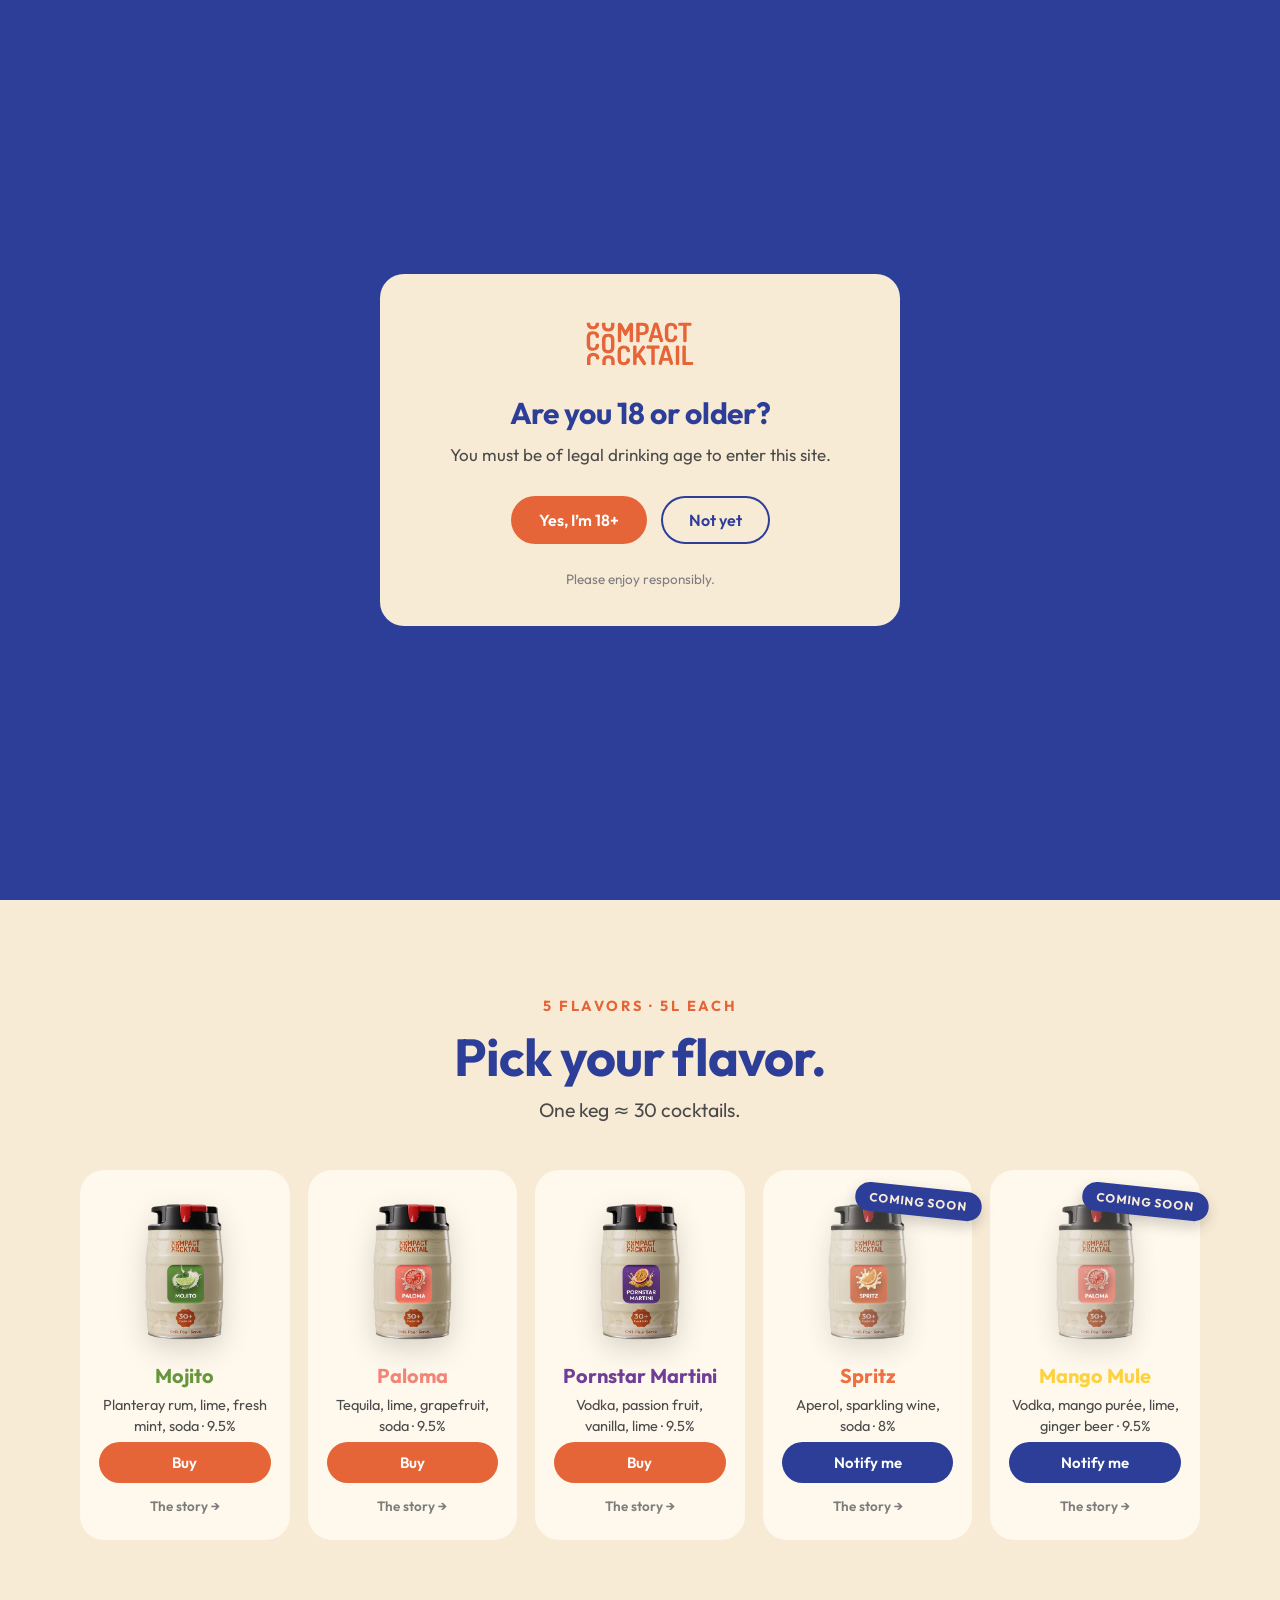
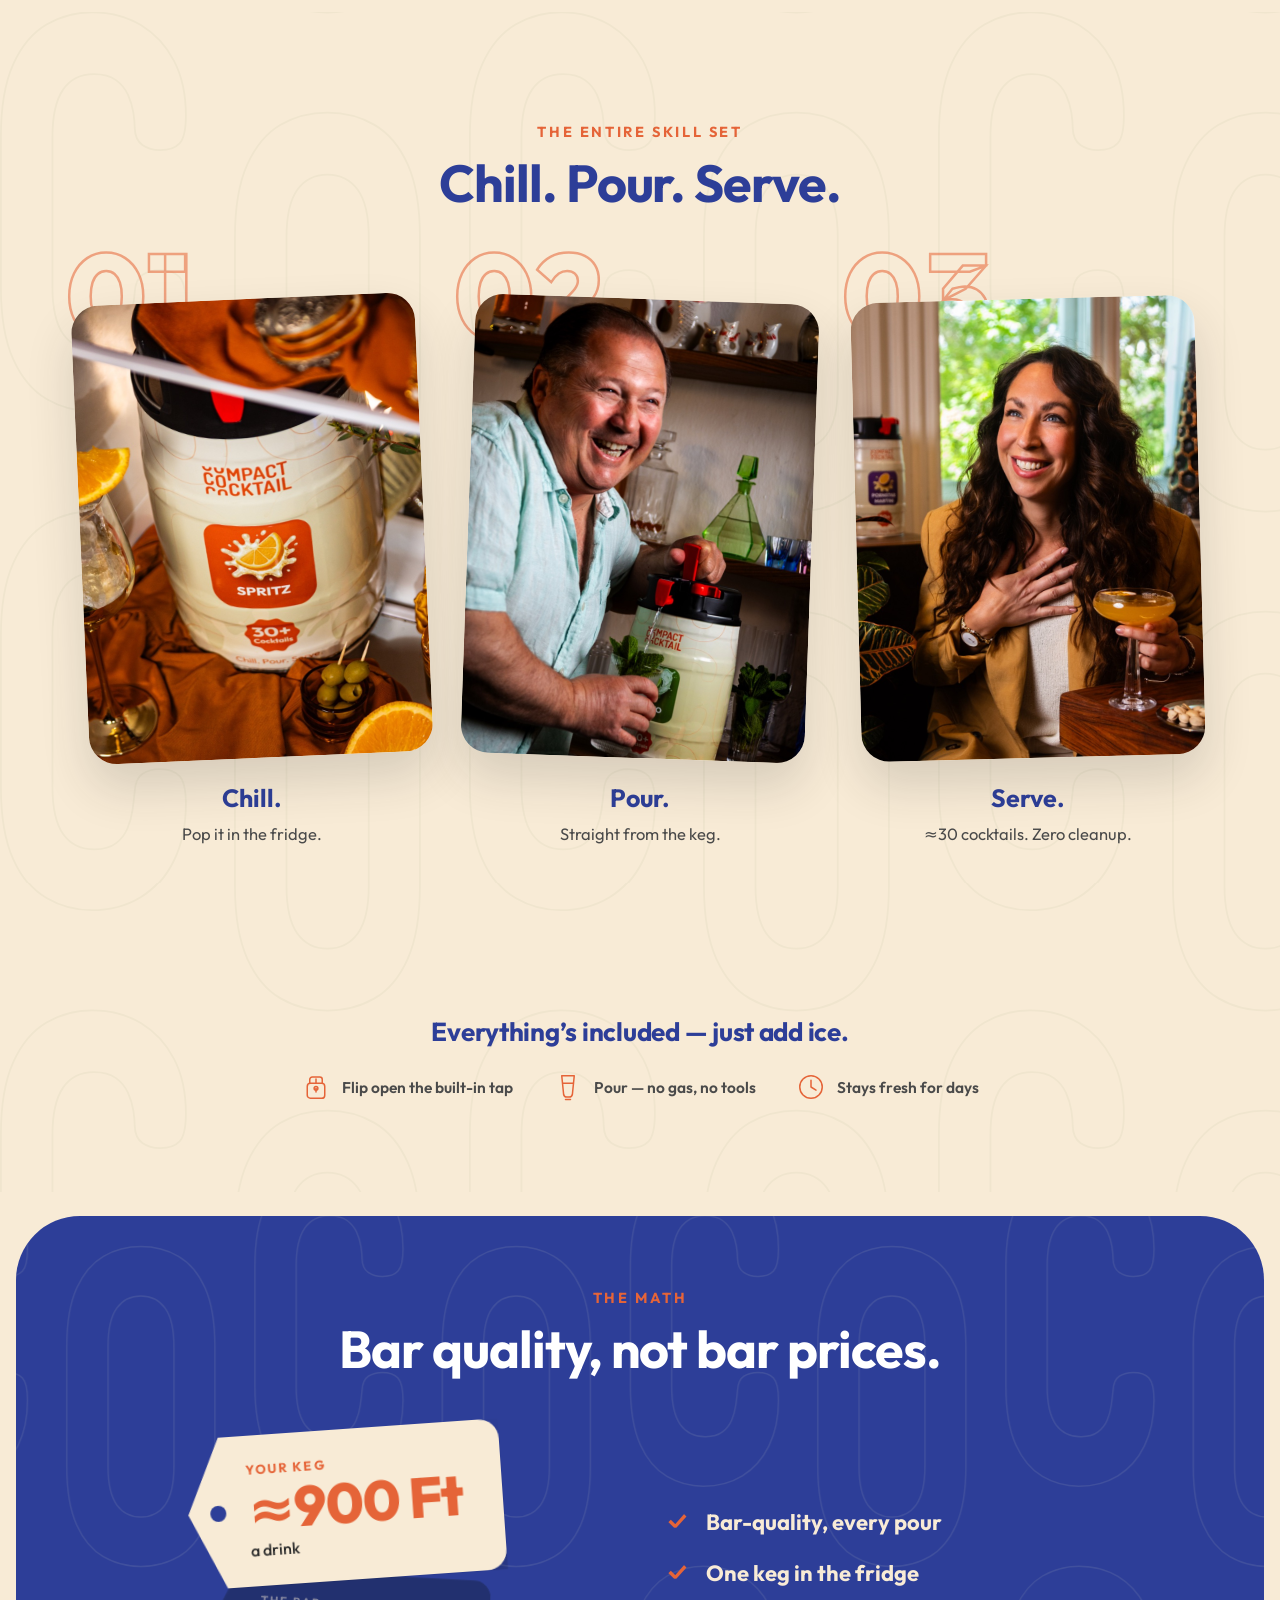
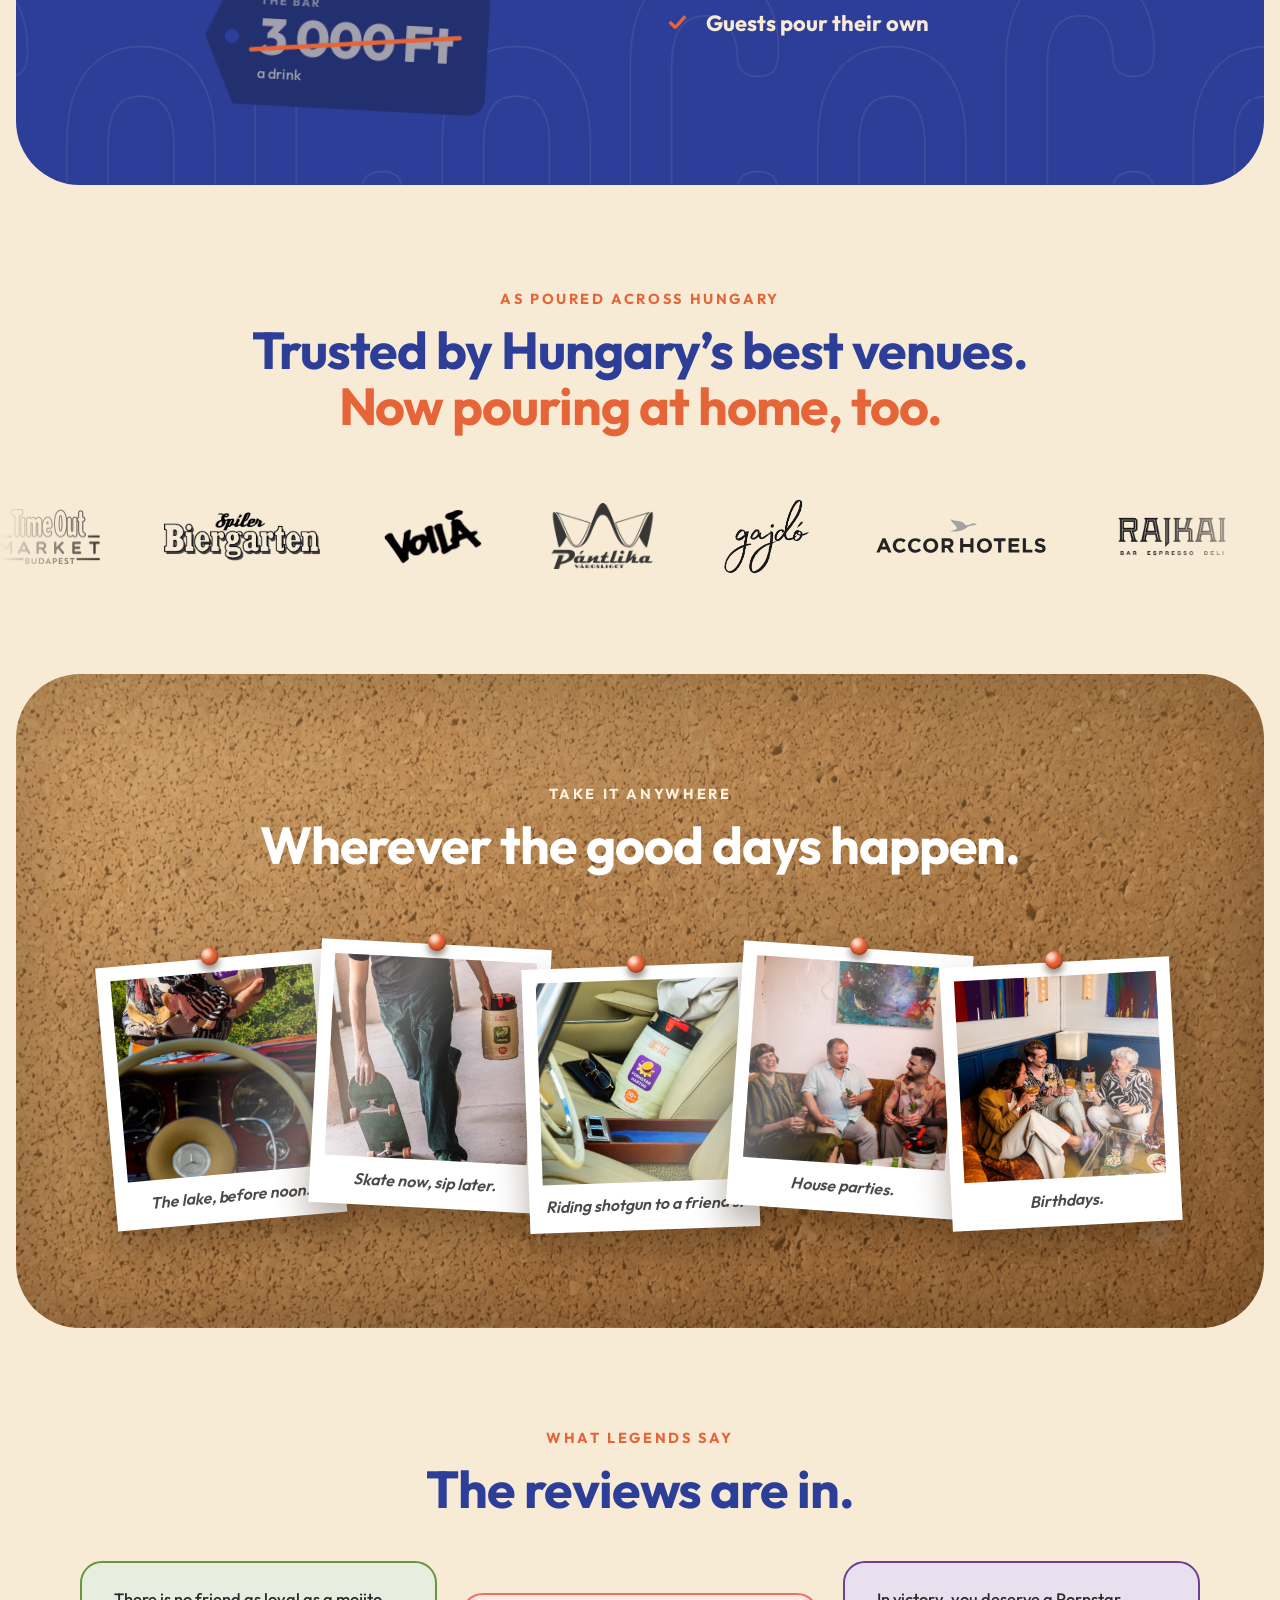
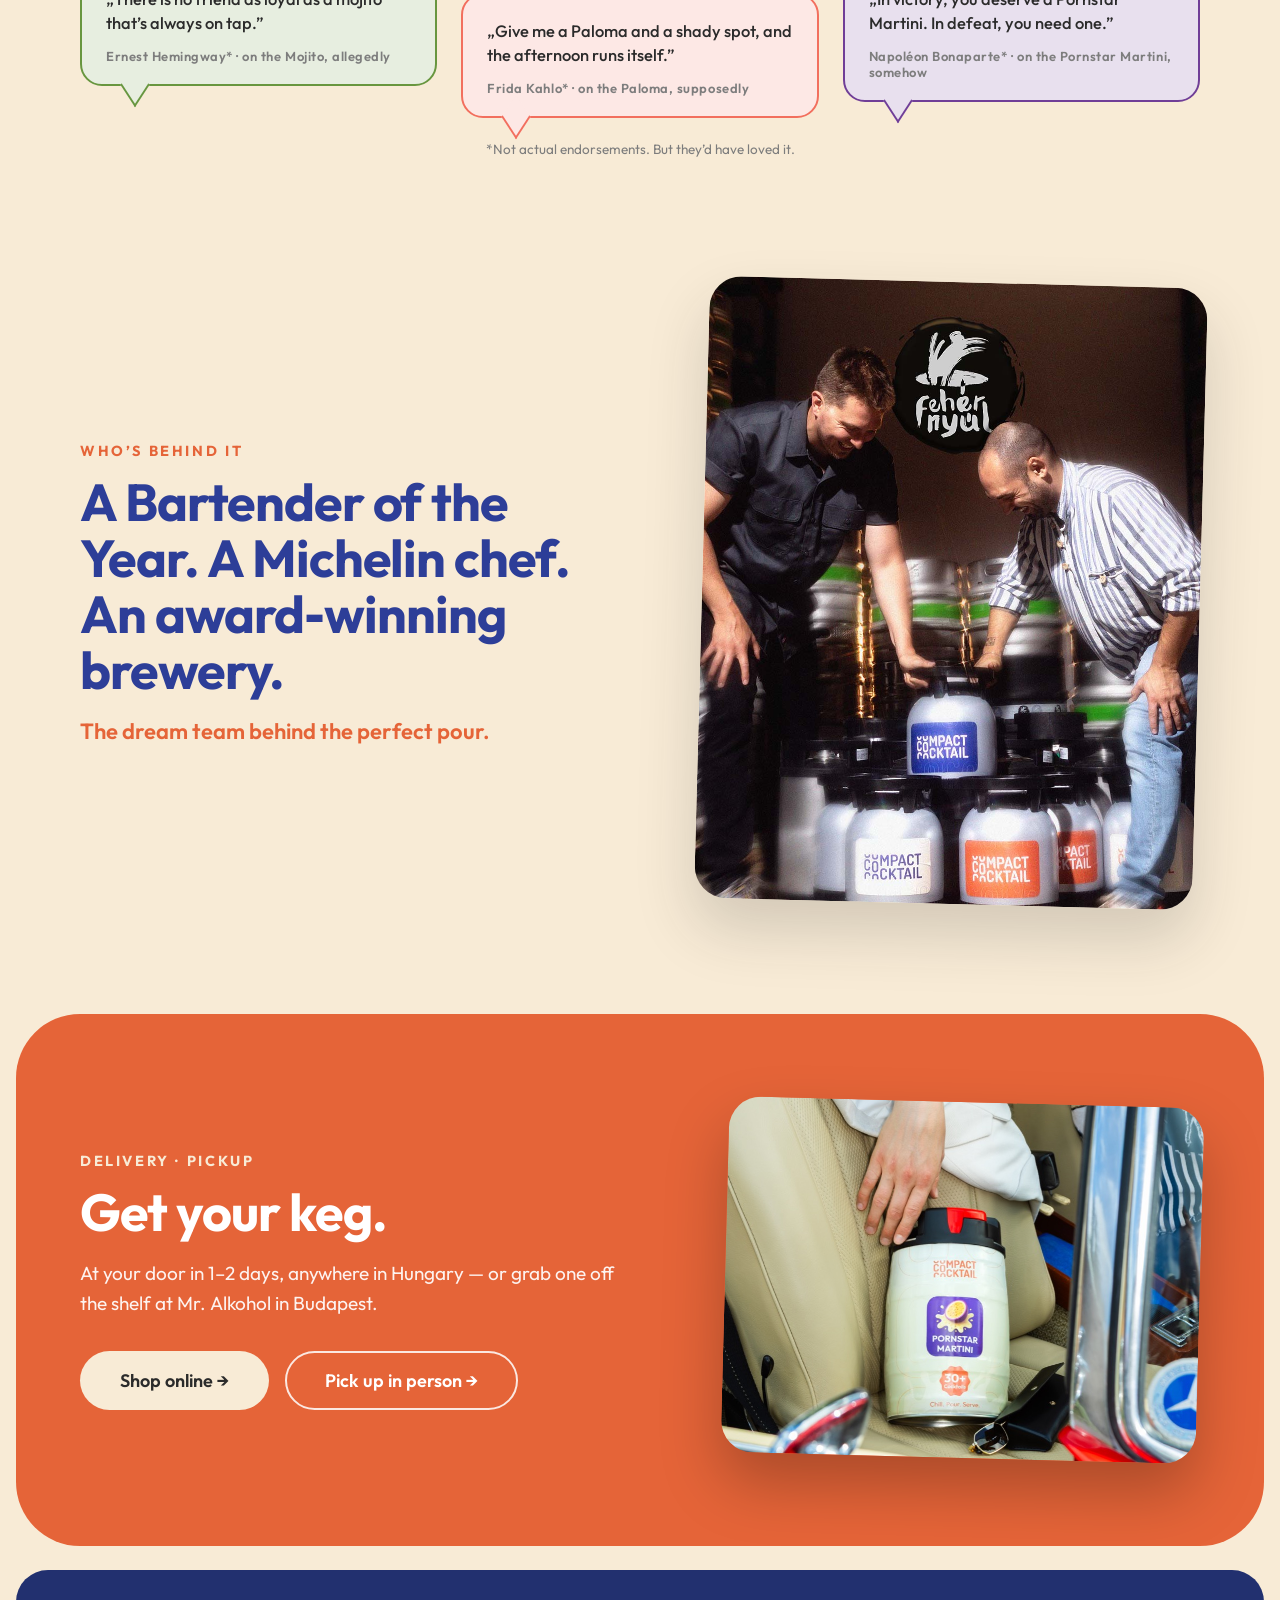
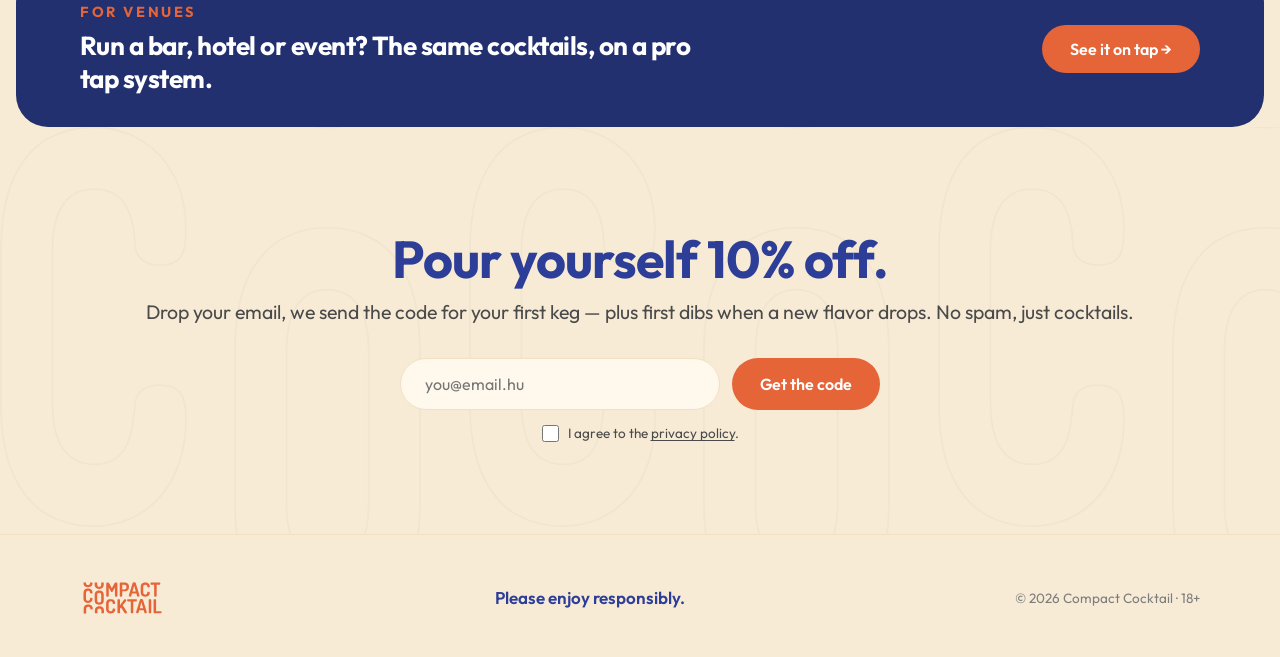
==== commit bc22aeed: "Save current working state before HU/EN structural sync Hero and math-section copy tweaks (EN+HU), o" ====
--- a/en/index.html
+++ b/en/index.html
@@ -37,7 +37,7 @@
     <div class="hero-inner">
       <div class="hero-copy">
         <h1>Cocktails this good shouldn&rsquo;t be&nbsp;this&nbsp;easy.</h1>
-        <p class="hero-sub">Bar-quality cocktails, by the keg.<br>About 30 drinks each.</p>
+        <p class="hero-sub">Bar-quality cocktails, by the keg.<br>Be the host, not the bartender.</p>
         <a href="#flavours" class="btn btn-light">Shop the kegs&nbsp;&rarr;</a>
       </div>
       <div class="hero-stage">
@@ -103,7 +103,7 @@
   <div class="math-pattern" aria-hidden="true"></div>
   <div class="wrap">
     <p class="eyebrow eyebrow-onblue">The math</p>
-    <h2 class="math-head">Same drink. Different bill.</h2>
+    <h2 class="math-head">Bar quality, not bar prices.</h2>
     <div class="value-grid">
       <div class="value-price">
         <div class="tag-row">
@@ -118,13 +118,12 @@
             <span class="tag-per">a drink</span>
           </div>
         </div>
-        <p class="math-kicker">One keg &asymp; 30 cocktails.</p>
       </div>
       <div class="value-why">
         <ul class="value-list">
           <li>Bar-quality, every pour</li>
-          <li>One keg in the fridge &mdash; that&rsquo;s the whole setup</li>
-          <li>Guests pour their own, you throw the party</li>
+          <li>One keg in the fridge</li>
+          <li>Guests pour their own</li>
         </ul>
       </div>
     </div>
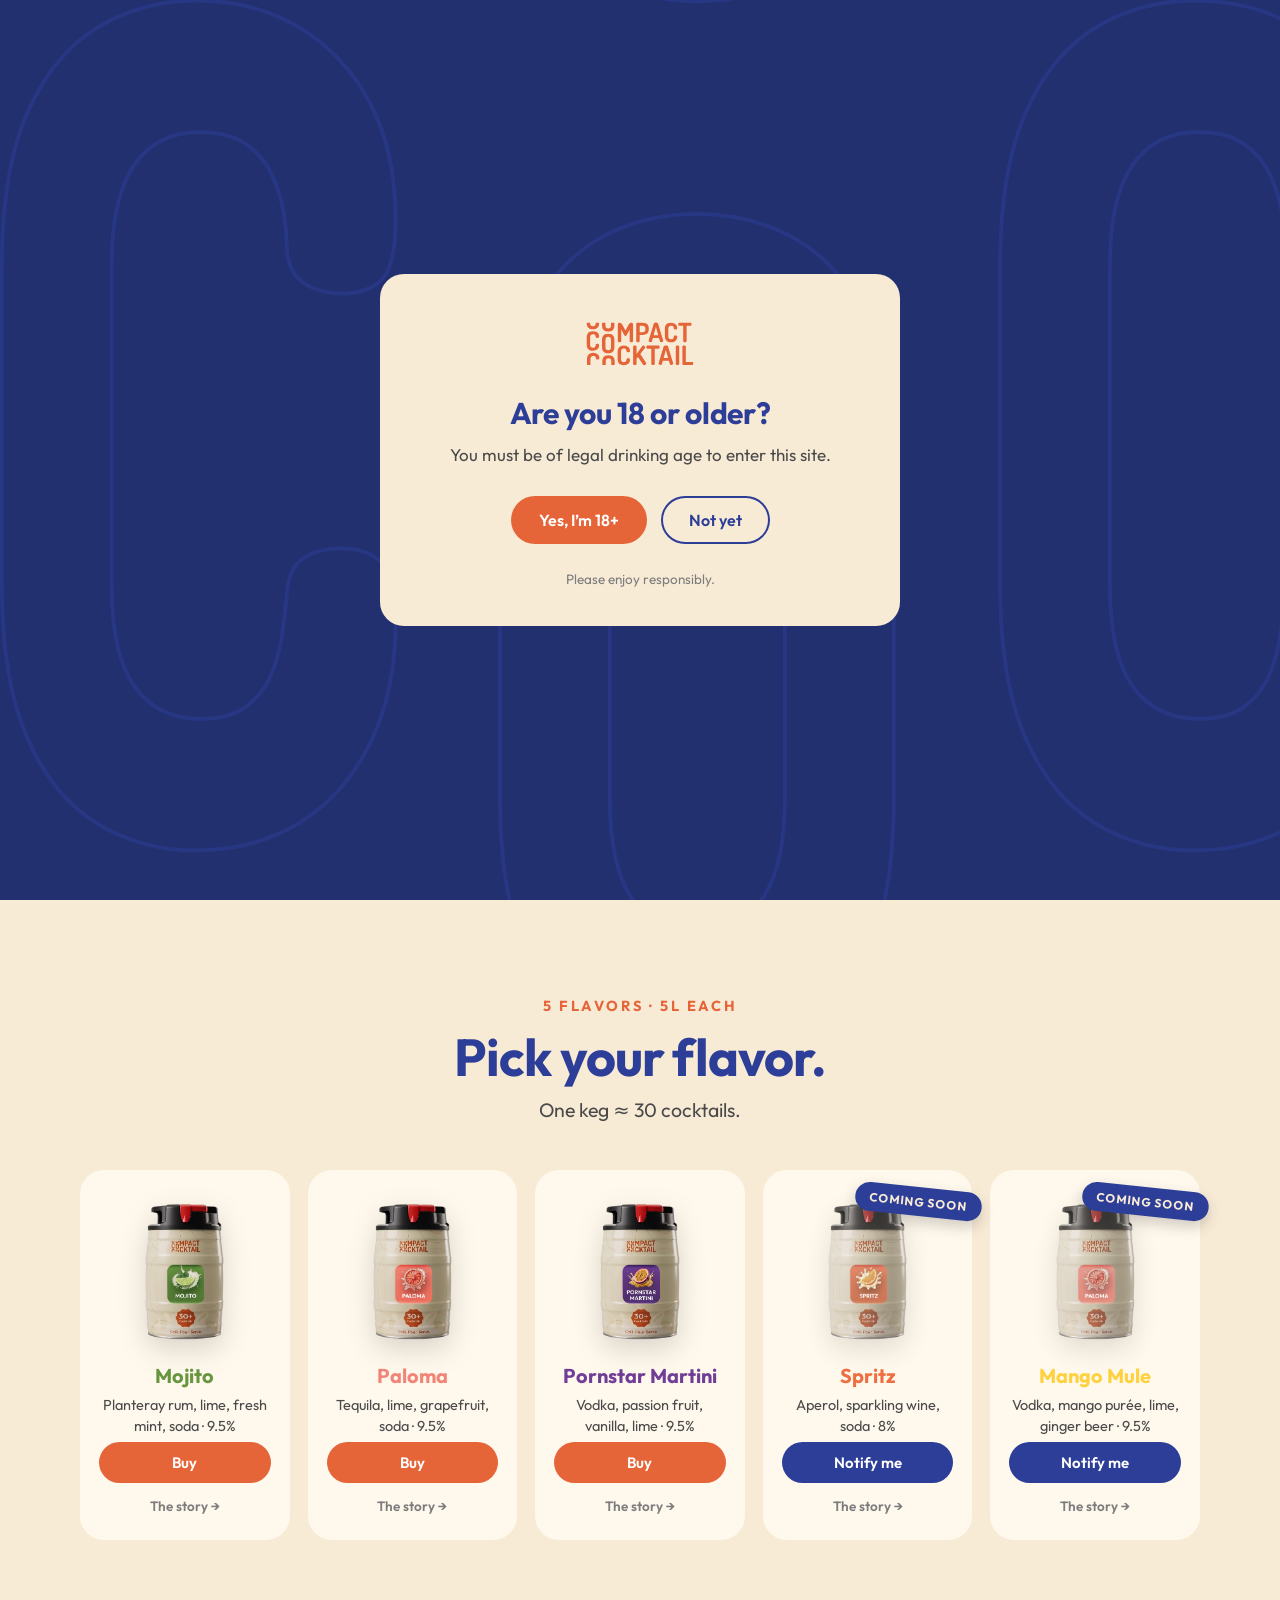
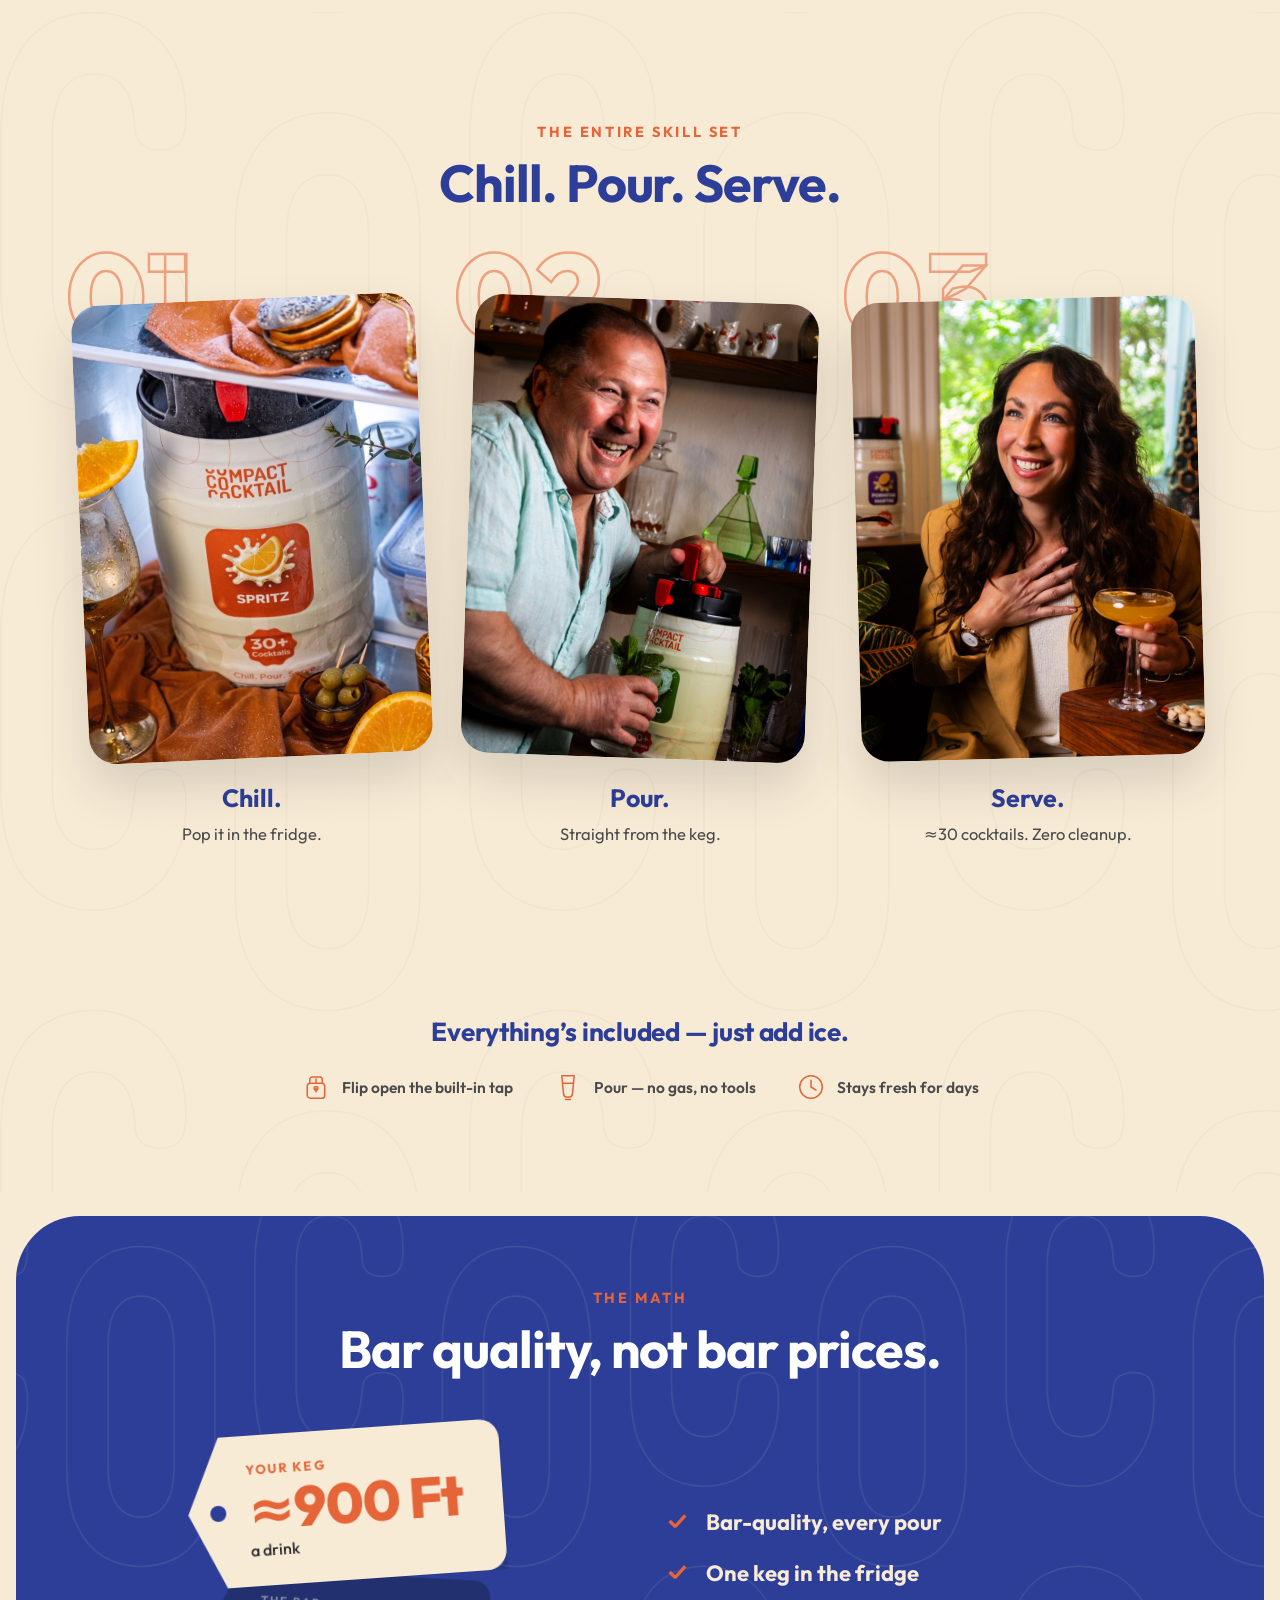
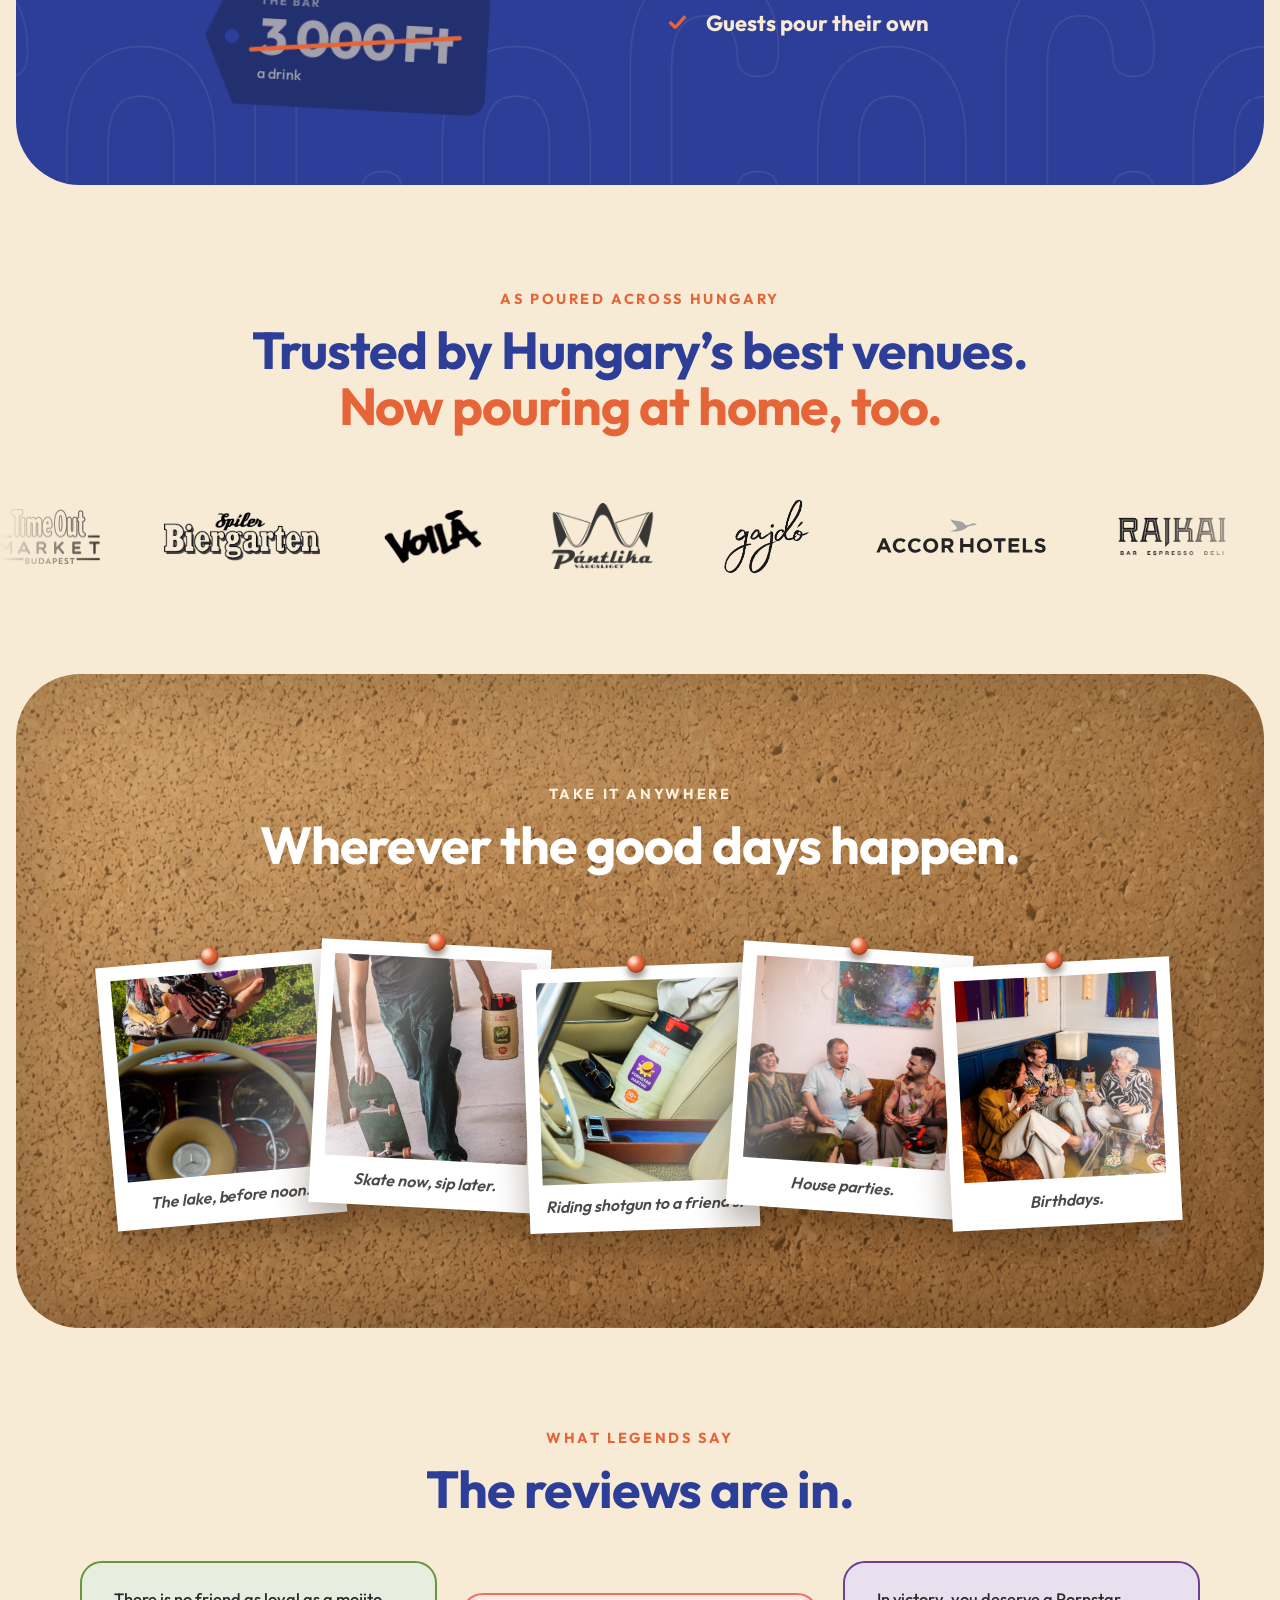
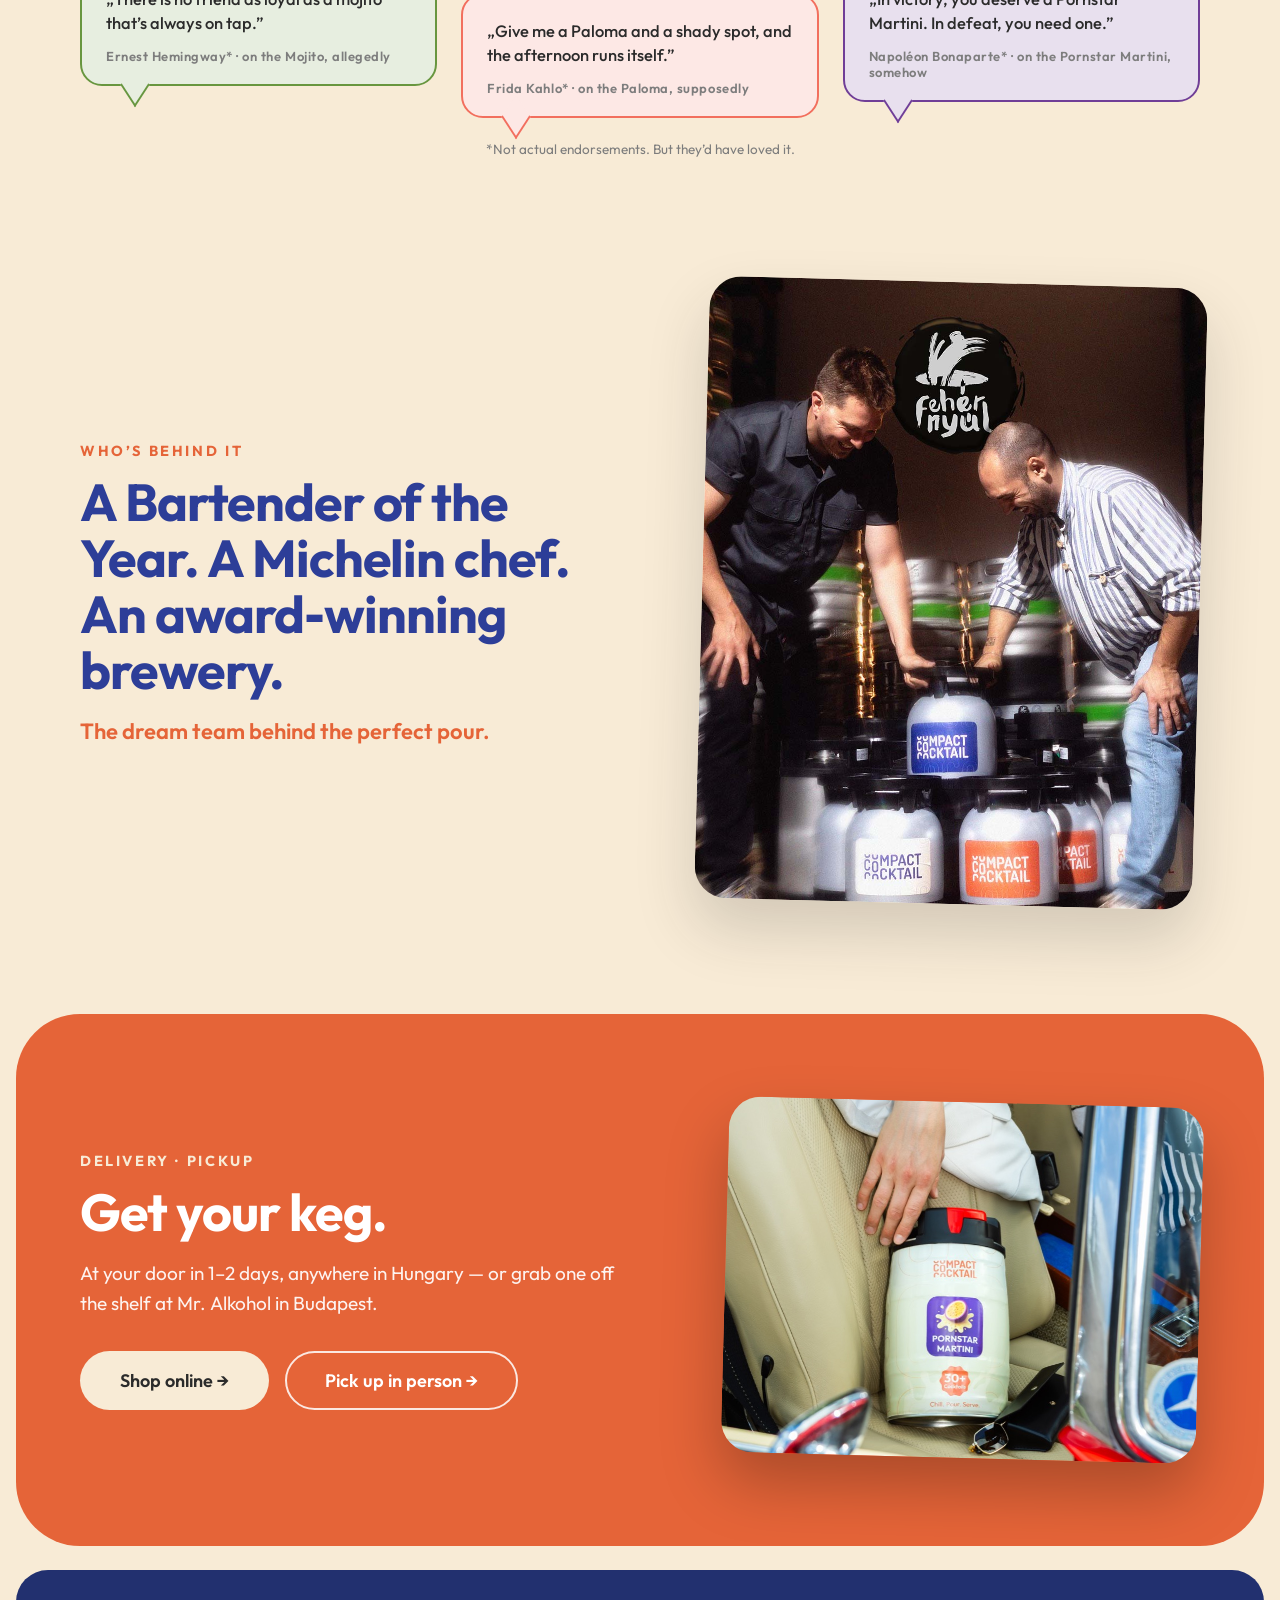
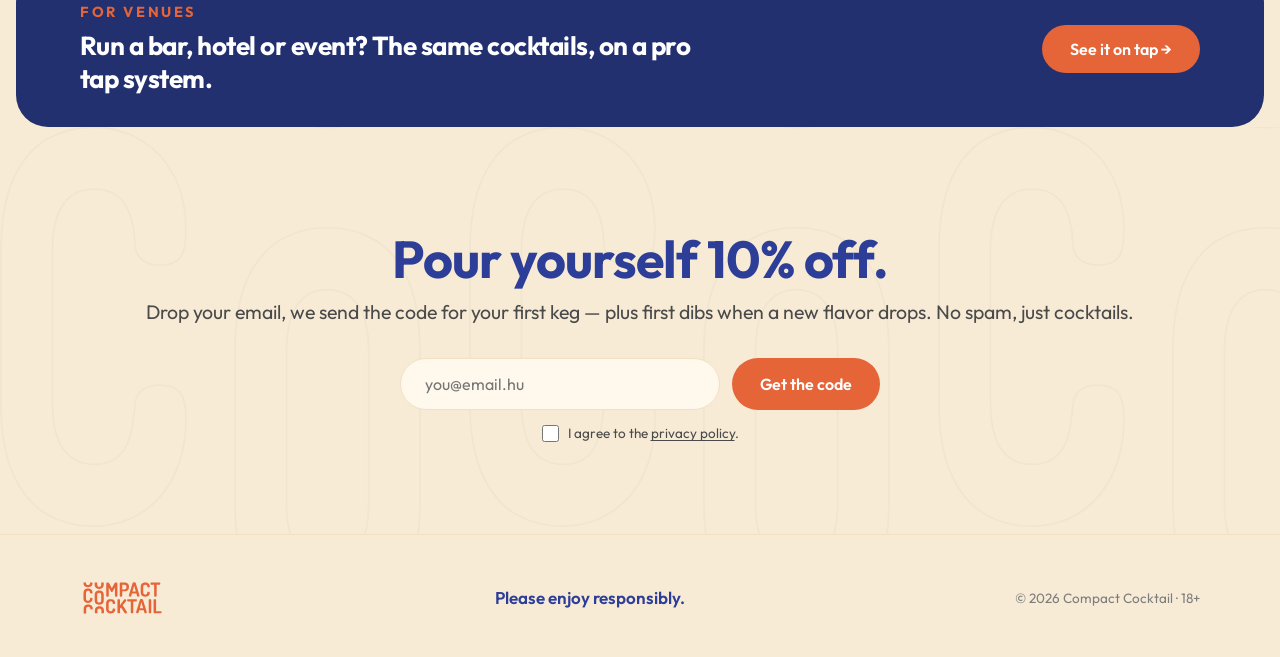
==== commit bb1e4968: "Mobile nav overhaul: collapsed header, bottom CTA, keg promo, patterned age gate - Hide the header C" ====
--- a/en/index.html
+++ b/en/index.html
@@ -24,8 +24,16 @@
     <a href="#how">How it works</a>
     <a href="#makers">The makers</a>
     <a href="on-tap.html" class="nav-b2b">B2B</a>
+    <div class="nav-divider"></div>
+    <div class="nav-cta-promo">
+      <div class="nav-cta-shot">
+        <img class="nav-cta-shot-garnish" src="../assets/garnish-mojito.png" alt="">
+        <img class="nav-cta-shot-keg" src="../assets/keg-full-mojito.png" alt="">
+      </div>
+      <a href="#flavours" class="nav-cta-mobile btn btn-primary">Shop the kegs</a>
+    </div>
   </nav>
-<div class="nav-lang" aria-label="Language"><a href="../index.html" data-setlang="hu">HU</a><a href="index.html" data-setlang="en" class="active">EN</a></div>
+  <div class="nav-lang notranslate" translate="no" aria-label="Language"><a href="../index.html" data-setlang="hu">HU</a><a href="index.html" data-setlang="en" class="active">EN</a></div>
     <a href="#flavours" class="btn btn-primary nav-cta">Shop the kegs</a>
   <button class="nav-burger" aria-label="Menu" aria-expanded="false"><span></span><span></span><span></span></button>
 </header>
--- a/shared.css
+++ b/shared.css
@@ -13,11 +13,16 @@
 .nav-links a:focus-visible{outline:2px solid var(--co-orange);outline-offset:2px}
 .nav-links a.active{color:var(--co-orange);background:rgba(229,100,56,.14)}
 
-/* ---------- language toggle ---------- */
+/* ---------- language toggle ----------
+   Both languages shown, active one highlighted — marked notranslate/
+   translate="no" so browser/Google Translate leaves it alone (otherwise
+   landing on the HU page with "always translate to English" on makes
+   the switcher read strangely — see shared.js LANG routing above). */
 .nav-lang{display:flex;align-items:center;gap:2px;font-size:14px;font-weight:700;letter-spacing:.04em;color:var(--co-grey-light)}
-.nav-lang a{padding:7px 7px;border-radius:var(--r-sm);transition:color .15s ease,background .15s ease}
+.nav-lang a{position:relative;padding:7px 7px;border-radius:var(--r-sm);transition:color .15s ease,background .15s ease}
 .nav-lang a:hover{color:var(--co-orange);background:rgba(229,100,56,.10)}
 .nav-lang a.active{color:var(--co-orange)}
+.nav-lang a+a::before{content:"";position:absolute;left:-3px;top:50%;transform:translateY(-50%);height:13px;width:1px;background:rgba(43,43,43,.20)}
 
 /* ---------- mobile nav ---------- */
 .nav-burger{display:none;flex-direction:column;justify-content:center;align-items:stretch;gap:5px;width:44px;height:44px;padding:11px 9px;background:none;border:none;cursor:pointer}
@@ -26,12 +31,24 @@
 .nav.nav-open .nav-burger span:nth-child(2){opacity:0}
 .nav.nav-open .nav-burger span:nth-child(3){transform:translateY(-7.5px) rotate(-45deg)}
 
+/* mobile-only CTA duplicated at the end of .nav-links (bottom of the open
+   menu, with a small product shot to make it pop); hidden everywhere else
+   so it never appears in the desktop bar. */
+.nav-divider,.nav-cta-promo{display:none}
+
 @media (max-width:860px){
   .nav{flex-wrap:wrap}
   .nav-burger{display:flex}
-  .nav-cta{padding:11px 20px;font-size:14.5px}
-  .nav.nav-open .nav-links{display:flex;flex-direction:column;align-items:stretch;order:10;width:100%;gap:4px;padding:16px 2px 8px;font-size:18px;animation:cc-menu-in .25s ease}
+  .nav-cta{display:none}
+  .nav.nav-open .nav-links{display:flex;flex-direction:column;align-items:stretch;order:10;flex-basis:100%;width:100%;gap:4px;padding:16px 2px 8px;font-size:18px;animation:cc-menu-in .25s ease}
   .nav.nav-open .nav-links a{padding:13px 14px}
+  .nav.nav-open .nav-links .nav-divider{display:block;height:1px;background:rgba(43,43,43,.10);margin:8px 14px 12px}
+  .nav.nav-open .nav-links .nav-cta-promo{display:flex;flex-direction:column;gap:10px;margin:0 14px}
+  .nav-cta-shot{position:relative;height:160px;border-radius:var(--r-md);overflow:hidden;background:rgba(229,100,56,.12)}
+  .nav-cta-shot-garnish{position:absolute;top:50%;left:57%;height:86%;width:auto;transform:translate(-50%,-50%);opacity:.92;pointer-events:none}
+  .nav-cta-shot-keg{position:absolute;top:50%;left:44%;height:84%;width:auto;transform:translate(-50%,-50%) rotate(-4deg);filter:drop-shadow(0 10px 16px rgba(0,0,0,.24));pointer-events:none}
+  .nav-cta-mobile{display:flex;justify-content:center;padding:15px;font-size:16px;width:100%}
+  a.nav-cta-mobile:hover{background:var(--co-orange-dark);color:#fff}
 }
 @media (max-width:430px){
   .nav-logo img{height:44px}
@@ -41,7 +58,10 @@
 /* ---------- generic modal ---------- */
 .cc-modal-backdrop{position:fixed;inset:0;z-index:200;background:rgba(43,43,43,.55);backdrop-filter:blur(6px);-webkit-backdrop-filter:blur(6px);display:flex;align-items:center;justify-content:center;padding:24px;opacity:0;transition:opacity .25s ease}
 .cc-modal-backdrop.on{opacity:1}
-.cc-backdrop-opaque{background:var(--co-blue);backdrop-filter:none;-webkit-backdrop-filter:none}
+/* same CO pattern treatment as the B2B hero (.ot-hero-pattern in ontap.css),
+   full-screen behind the age gate instead of a flat blue */
+.cc-backdrop-opaque{background:var(--co-blue-dark);backdrop-filter:none;-webkit-backdrop-filter:none}
+.cc-backdrop-opaque::before{content:"";position:absolute;inset:0;background:var(--co-blue);opacity:.5;pointer-events:none;-webkit-mask:url("assets/co-pattern-tile.svg") repeat;-webkit-mask-size:1996.5px 1062.44px;mask:url("assets/co-pattern-tile.svg") repeat;mask-size:1996.5px 1062.44px}
 .cc-modal{position:relative;background:var(--co-cream);border-radius:var(--r-lg);max-width:520px;width:100%;max-height:88svh;overflow:auto;padding:44px 40px 38px;text-align:center;transform:translateY(14px) scale(.98);transition:transform .25s ease}
 .cc-modal-backdrop.on .cc-modal{transform:none}
 .cc-modal h3{color:var(--co-blue);font-size:clamp(24px,3vw,30px);font-weight:700;letter-spacing:-.01em;line-height:1.15}
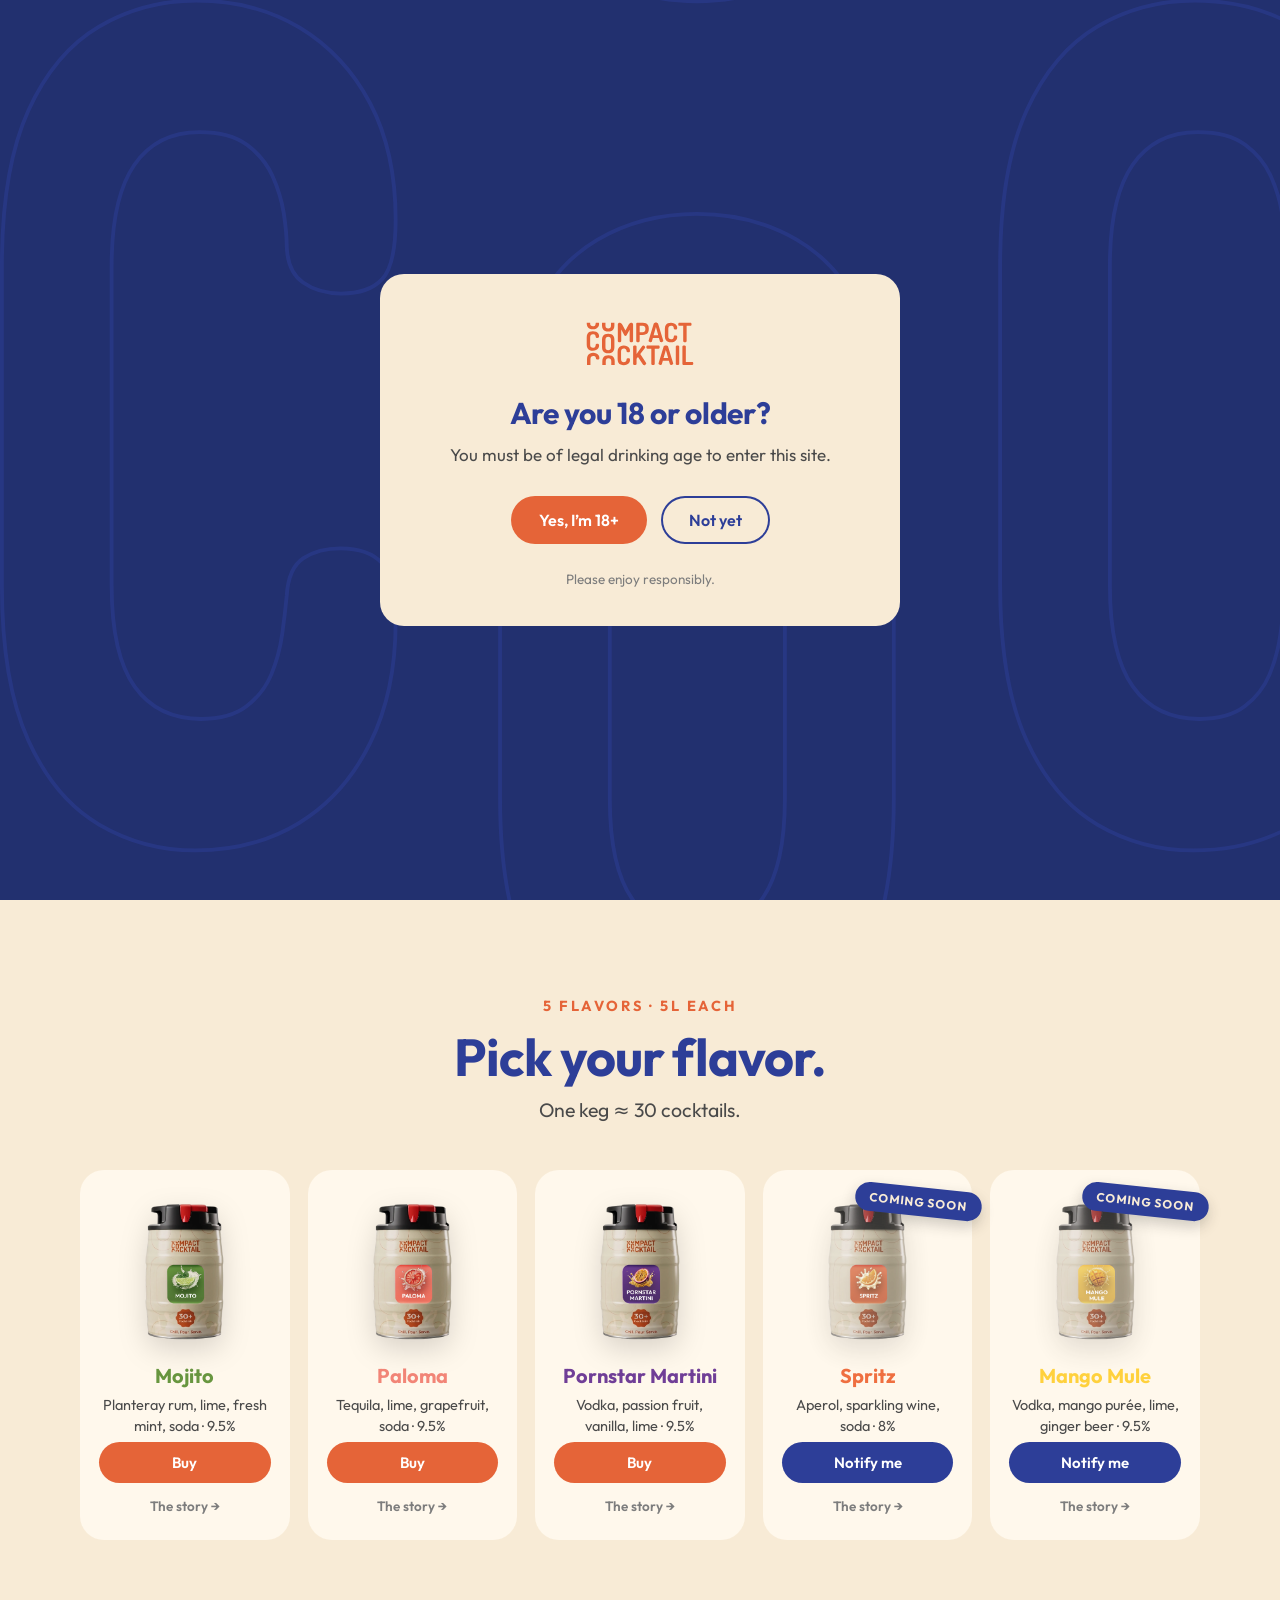
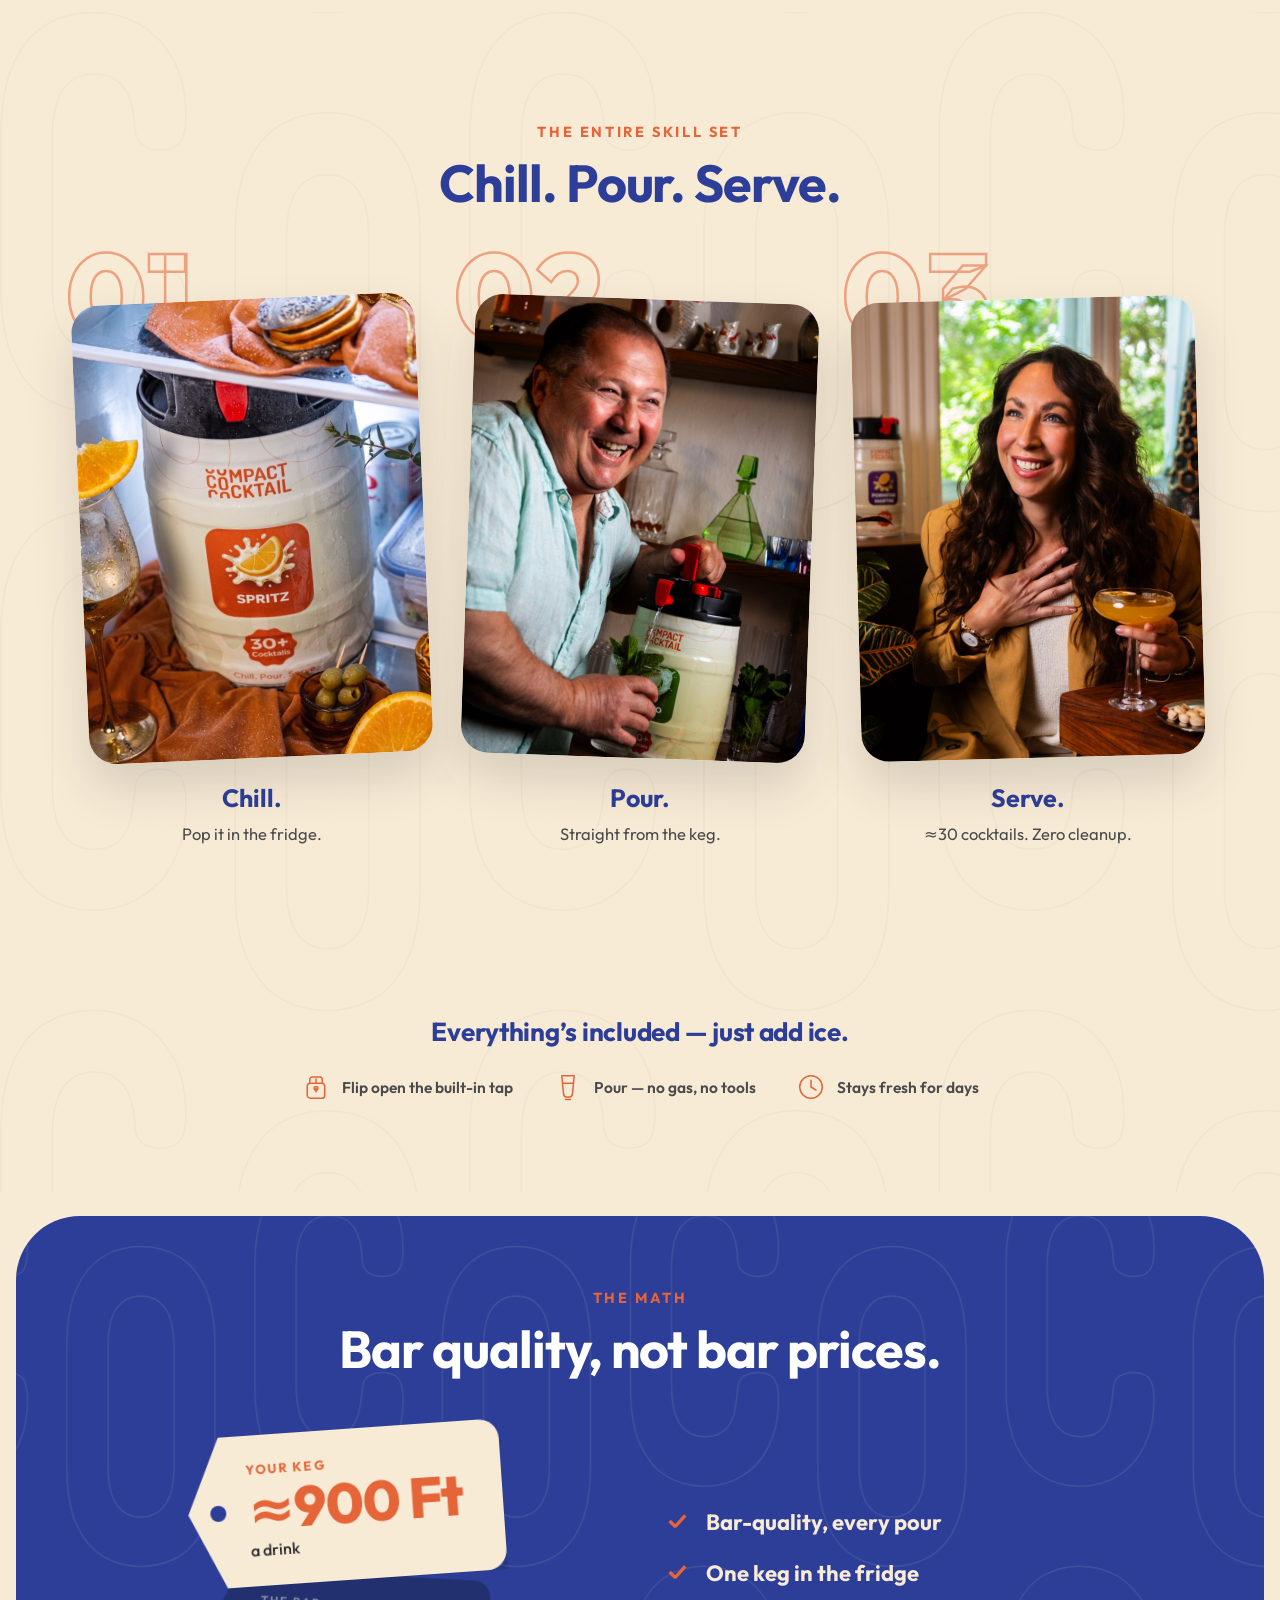
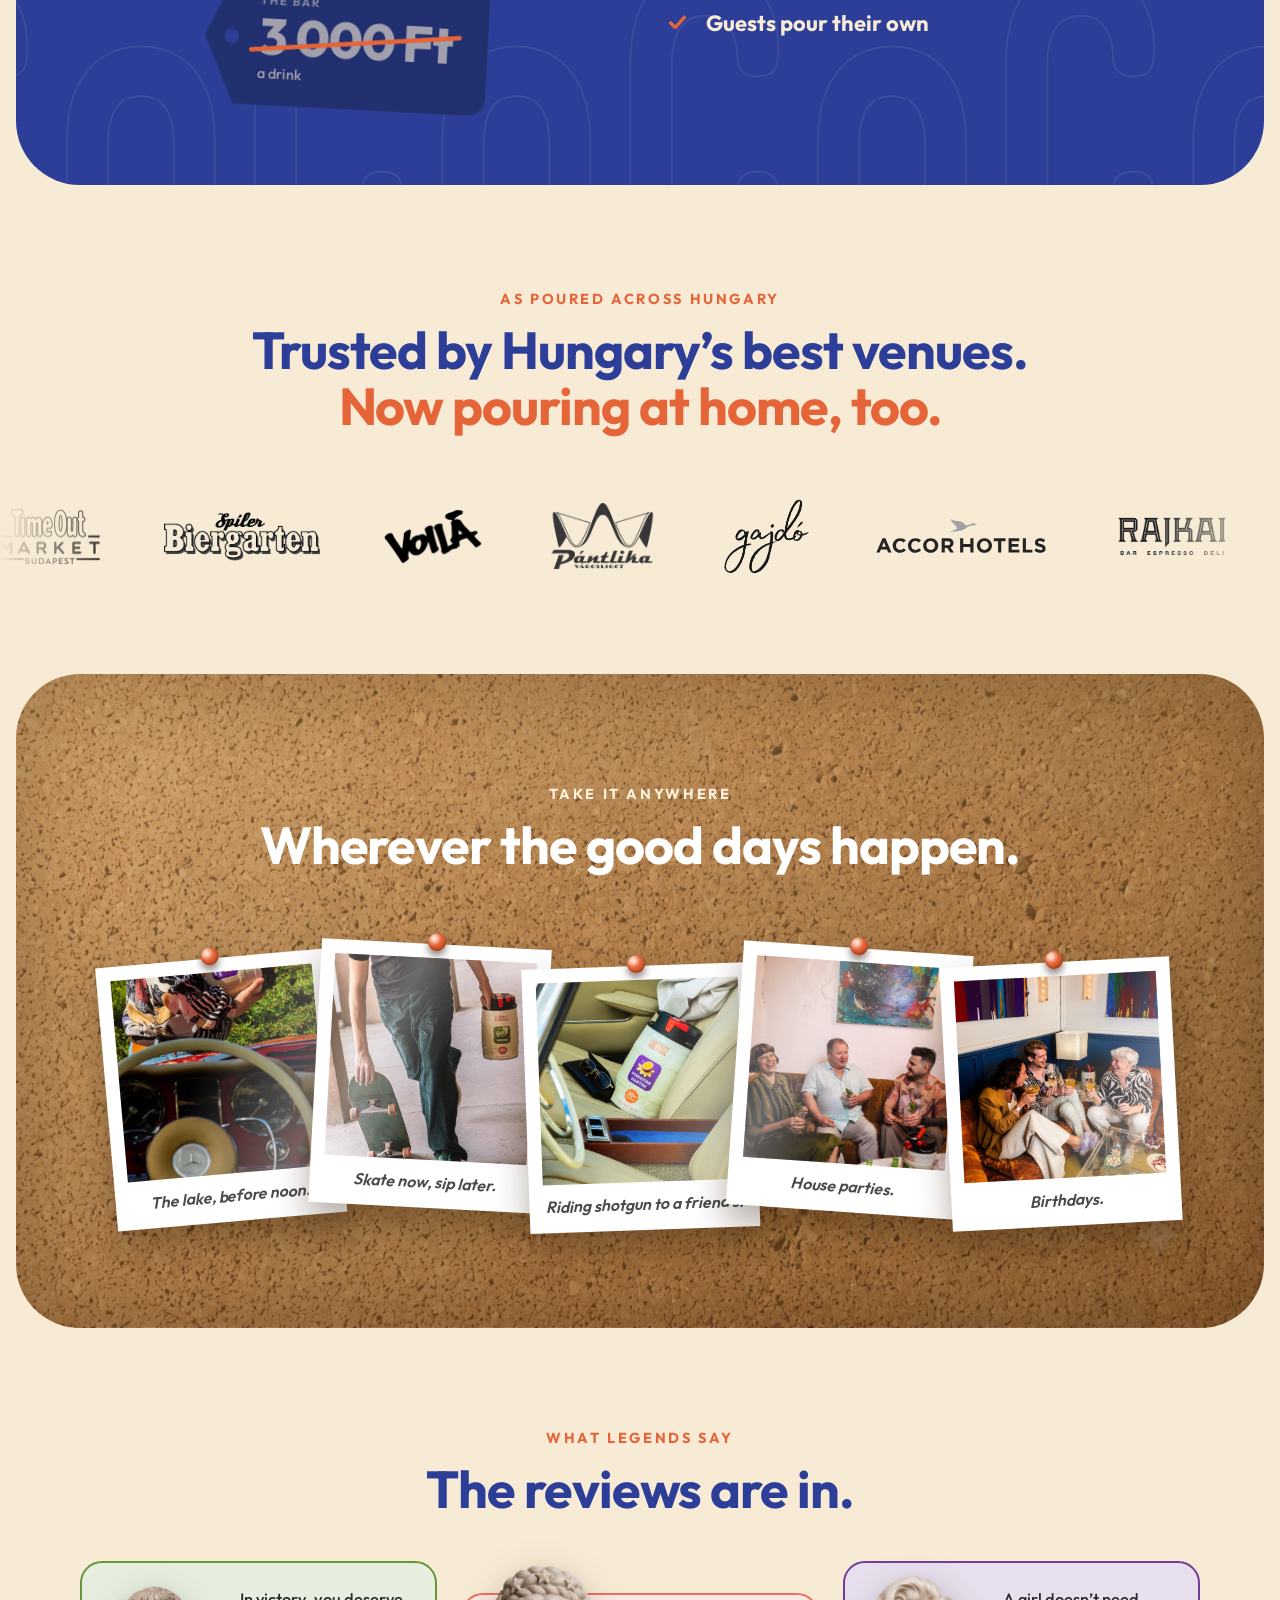
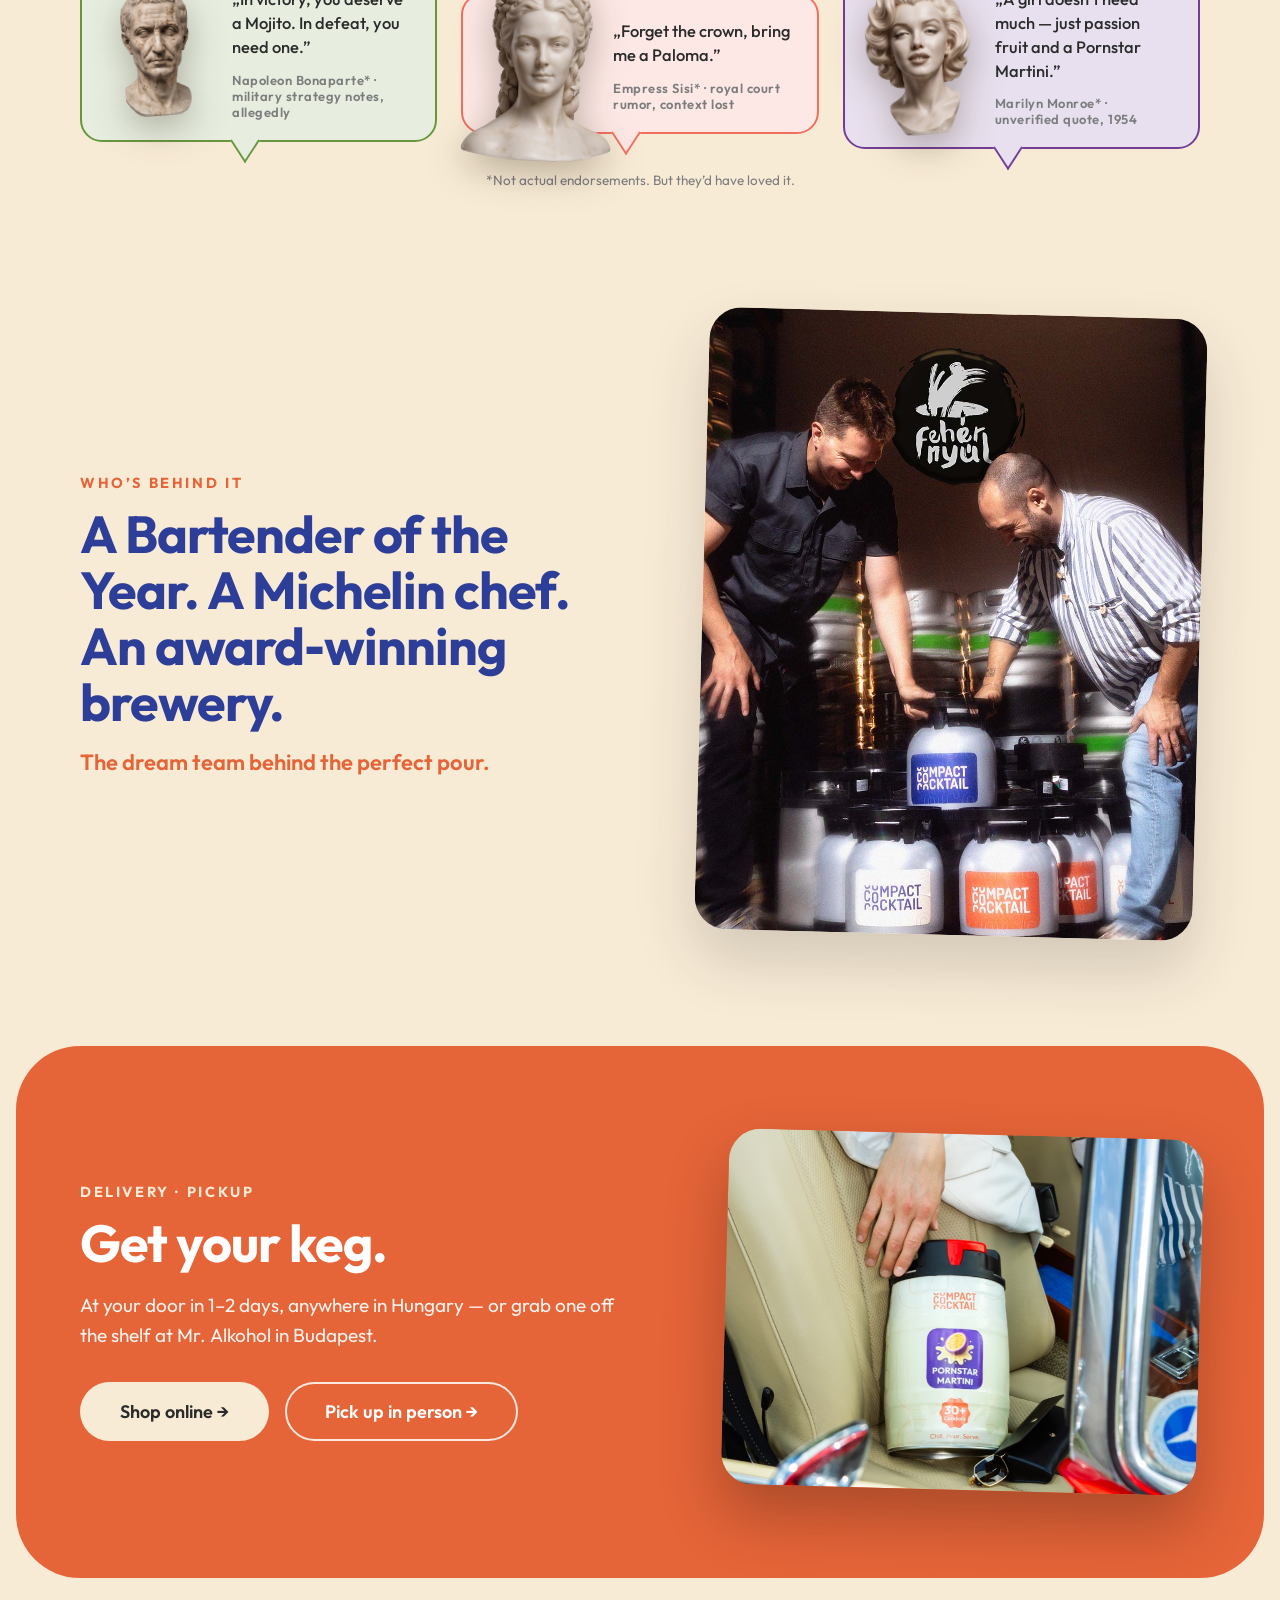
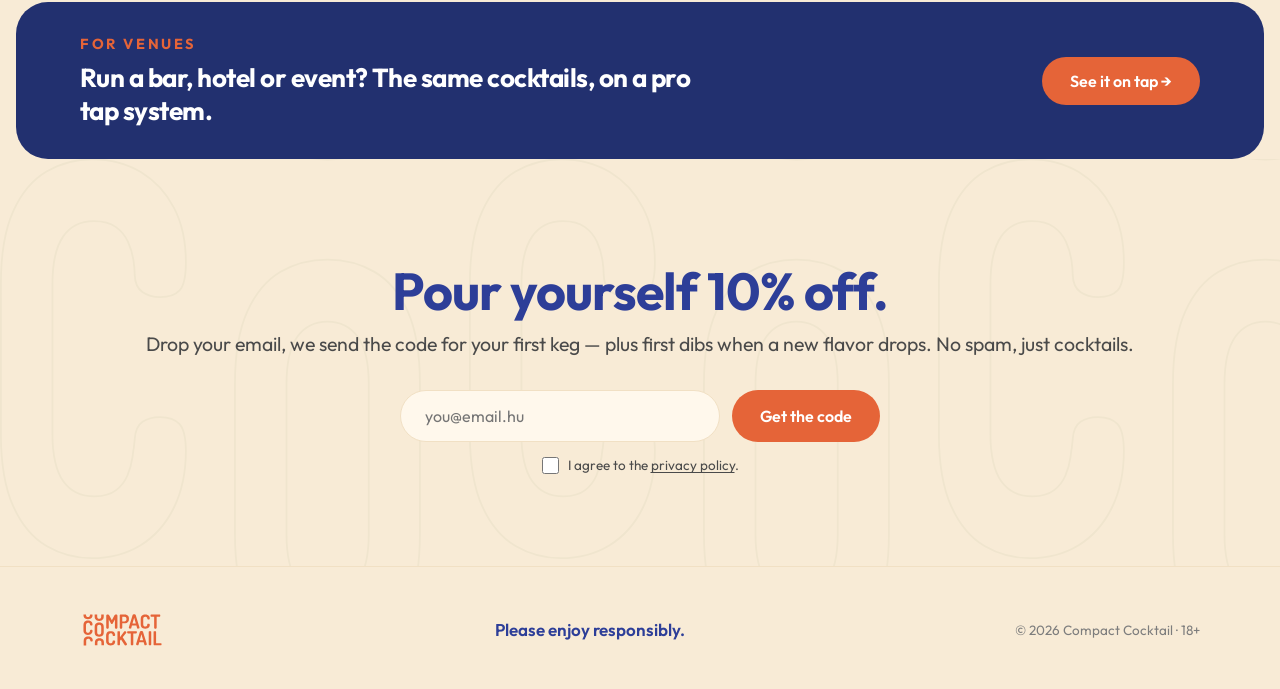
==== commit 868e6210: "Fix Mango keg art, hero auto-loop, and rework mobile quote busts + polaroid stack - Replace mislinke" ====
--- a/en/index.html
+++ b/en/index.html
@@ -156,12 +156,14 @@
   <div class="wrap">
     <p class="eyebrow">Take it anywhere</p>
     <h2>Wherever the good days happen.</h2>
-    <div class="pol-row">
-      <figure class="pol"><img src="../assets/occ-car.jpg" alt=""><figcaption>The lake, before noon.</figcaption></figure>
-      <figure class="pol"><img src="../assets/occ-skate.jpg" alt=""><figcaption>Skate now, sip later.</figcaption></figure>
-      <figure class="pol"><img src="../assets/occ-picnic.jpg" alt=""><figcaption>Riding shotgun to a friend&rsquo;s.</figcaption></figure>
-      <figure class="pol"><img src="../assets/b2c-party.jpg" alt=""><figcaption>House parties.</figcaption></figure>
-      <figure class="pol"><img src="../assets/occ-party.jpg" alt=""><figcaption>Birthdays.</figcaption></figure>
+    <div class="pol-stage">
+      <div class="pol-row">
+        <figure class="pol"><img src="../assets/occ-car.jpg" alt=""><figcaption>The lake, before noon.</figcaption></figure>
+        <figure class="pol"><img src="../assets/occ-skate.jpg" alt=""><figcaption>Skate now, sip later.</figcaption></figure>
+        <figure class="pol"><img src="../assets/occ-picnic.jpg" alt=""><figcaption>Riding shotgun to a friend&rsquo;s.</figcaption></figure>
+        <figure class="pol"><img src="../assets/b2c-party.jpg" alt=""><figcaption>House parties.</figcaption></figure>
+        <figure class="pol"><img src="../assets/occ-party.jpg" alt=""><figcaption>Birthdays.</figcaption></figure>
+      </div>
     </div>
   </div>
 </section>
@@ -173,16 +175,19 @@
     <h2>The reviews are in.</h2>
     <div class="bubble-row">
       <div class="bubble bubble-mojito">
-        <p>&bdquo;There is no friend as loyal as a mojito that&rsquo;s always on tap.&rdquo;</p>
-        <span class="bubble-name">Ernest Hemingway* &middot; on the Mojito, allegedly</span>
+        <div class="bubble-portrait"><img src="../assets/quote-napoleon.png" alt="" aria-hidden="true"></div>
+        <p>&bdquo;In victory, you deserve a Mojito. In defeat, you need one.&rdquo;</p>
+        <span class="bubble-name">Napoleon Bonaparte* &middot; military strategy notes, allegedly</span>
       </div>
       <div class="bubble bubble-paloma bubble-mid">
-        <p>&bdquo;Give me a Paloma and a shady spot, and the afternoon runs itself.&rdquo;</p>
-        <span class="bubble-name">Frida Kahlo* &middot; on the Paloma, supposedly</span>
+        <div class="bubble-portrait"><img src="../assets/quote-sisi.png" alt="" aria-hidden="true"></div>
+        <p>&bdquo;Forget the crown, bring me a Paloma.&rdquo;</p>
+        <span class="bubble-name">Empress Sisi* &middot; royal court rumor, context lost</span>
       </div>
       <div class="bubble bubble-pornstar">
-        <p>&bdquo;In victory, you deserve a Pornstar Martini. In defeat, you need one.&rdquo;</p>
-        <span class="bubble-name">Napoléon Bonaparte* &middot; on the Pornstar Martini, somehow</span>
+        <div class="bubble-portrait"><img src="../assets/quote-marilyn.png" alt="" aria-hidden="true"></div>
+        <p>&bdquo;A girl doesn&rsquo;t need much &mdash; just passion fruit and a Pornstar Martini.&rdquo;</p>
+        <span class="bubble-name">Marilyn Monroe* &middot; unverified quote, 1954</span>
       </div>
     </div>
     <p class="footnote">*Not actual endorsements. But they&rsquo;d have loved it.</p>
--- a/home.css
+++ b/home.css
@@ -9,6 +9,13 @@
 
 *{margin:0;padding:0;box-sizing:border-box}
 html{scroll-behavior:smooth}
+/* NOTE: don't add overflow-x:hidden here again — it breaks position:sticky
+   for every nested descendant (confirmed: any non-visible overflow-x on
+   html/body, even overflow-x:clip, disqualifies the root as the sticky
+   viewport in this engine), which the polaroid scroll-stack and B2B pages
+   both rely on. The mobile "page not full width" bug this was guarding
+   against was actually the .ot-kegs grid track sizing — fixed at the
+   source in ontap.css instead. */
 body{font-family:var(--font-sans);background:var(--co-cream);color:var(--co-black);-webkit-font-smoothing:antialiased}
 img{display:block;max-width:100%}
 a{text-decoration:none;color:inherit}
@@ -39,20 +46,47 @@
    1 · HERO — flavour-colour panel, keg + garnish, dot switcher
    ===================================================================== */
 .hero{padding:0}
-.hero-panel{position:relative;overflow:hidden;border-radius:0 0 64px 64px;background:var(--fl-spritz);transition:background .8s ease;min-height:calc(100svh - 110px);display:flex;flex-direction:column;justify-content:center}
+/* container-type so .hero-pattern below can size itself off this box's
+   real content width (cqw) rather than the viewport (vw) — vw includes
+   the scrollbar gutter on desktop, which drifted the CO tiling ~15px
+   out of alignment with the actual panel width */
+.hero-panel{position:relative;overflow:hidden;border-radius:0 0 64px 64px;background:var(--fl-spritz);transition:background .8s ease;min-height:calc(100svh - 110px);display:flex;flex-direction:column;justify-content:center;container-type:inline-size}
 /* fades near the bottom so the pattern resolves into the panel's rounded
    corner instead of getting sliced off hard mid-shape */
+/* --pat-unit is the scaled width of ONE letter's native tile (529 units —
+   half the original combined "CO" tile: co-pattern-col.svg packed one C
+   + one O + a trailing gap into 1058 units, so each letter's own clean
+   repeat period is 1058/2 = 529). co-pattern-c.svg / co-pattern-o.svg
+   are that same artwork split into two single-letter files at exactly
+   that width, so tiling BOTH at --pat-unit reproduces the original
+   evenly-spaced "CO CO CO" with no offset needed between the layers —
+   and, unlike one shared image, each letter is now its own mask layer
+   that can roll on its own timing. --pat-unit is set in vw (not a flat
+   px) so it always divides the viewport into whole "CO" units — one
+   clean pair on mobile, two on desktop — instead of slicing one off
+   at the edge. */
 .hero-pattern{position:absolute;inset:0;opacity:.55;pointer-events:none;
+  --pat-unit:50cqw;--pat-h:calc(var(--pat-unit) * 563 / 529);
   -webkit-mask-image:linear-gradient(to bottom,#000 78%,transparent 100%);
   mask-image:linear-gradient(to bottom,#000 78%,transparent 100%)}
-/* two mask layers, each holding every other CO column (same tile, half-tile x-offset),
-   so alternate columns can roll in opposite directions on flavour switch */
-.hero-pattern::before,.hero-pattern::after{content:"";position:absolute;inset:0;background:var(--fl-dark,var(--fl-spritz-dark));-webkit-mask:url("assets/co-pattern-col.svg") repeat;-webkit-mask-size:1996.5px 1062.44px;mask:url("assets/co-pattern-col.svg") repeat;mask-size:1996.5px 1062.44px;transition:background .8s ease}
-.hero-pattern::after{-webkit-mask-position:998.25px 0;mask-position:998.25px 0}
-.hero-pattern.roll::before{animation:pat-roll-down .9s cubic-bezier(.65,.05,.36,1)}
-.hero-pattern.roll::after{animation:pat-roll-up .9s cubic-bezier(.65,.05,.36,1)}
-@keyframes pat-roll-down{to{-webkit-mask-position:0 1062.44px;mask-position:0 1062.44px}}
-@keyframes pat-roll-up{from{-webkit-mask-position:998.25px 0;mask-position:998.25px 0}to{-webkit-mask-position:998.25px -1062.44px;mask-position:998.25px -1062.44px}}
+.hero-pattern::before,.hero-pattern::after{content:"";position:absolute;inset:0;background:var(--fl-dark,var(--fl-spritz-dark));-webkit-mask-repeat:repeat;mask-repeat:repeat;-webkit-mask-size:var(--pat-unit) var(--pat-h);mask-size:var(--pat-unit) var(--pat-h);transition:background .8s ease}
+.hero-pattern::before{-webkit-mask-image:url("assets/co-pattern-c.svg");mask-image:url("assets/co-pattern-c.svg")}
+.hero-pattern::after{-webkit-mask-image:url("assets/co-pattern-o.svg");mask-image:url("assets/co-pattern-o.svg")}
+/* beyond typical desktop, fixing --pat-unit at 50cqw (2 "CO" units) means
+   each letter keeps growing with the screen — on an ultrawide monitor
+   that's an oversized C/O. Add more units instead of letting them keep
+   scaling: 3 on wide screens, 4 on ultrawide, so individual letter size
+   stays roughly capped while the texture still fills the width cleanly. */
+@media (min-width:1600px){.hero-pattern{--pat-unit:33.333cqw}}
+@media (min-width:2400px){.hero-pattern{--pat-unit:25cqw}}
+/* C and O are independent layers now, but roll together (same duration,
+   no offset delay) so they start AND land in sync — C moves up, O moves
+   down, so the two still read as distinct, opposite motions without
+   drifting apart at the end */
+.hero-pattern.roll::before{animation:pat-roll-up .9s cubic-bezier(.65,.05,.36,1)}
+.hero-pattern.roll::after{animation:pat-roll-down .9s cubic-bezier(.65,.05,.36,1)}
+@keyframes pat-roll-up{to{-webkit-mask-position:0 calc(-1 * var(--pat-h));mask-position:0 calc(-1 * var(--pat-h))}}
+@keyframes pat-roll-down{to{-webkit-mask-position:0 var(--pat-h);mask-position:0 var(--pat-h)}}
 .hero-inner{position:relative;flex:1;display:grid;grid-template-columns:1fr 1fr;align-items:center;gap:24px;max-width:1200px;width:100%;margin:0 auto;padding:48px 40px 24px}
 .hero-copy h1{color:#fff;font-size:clamp(38px,4.6vw,58px);font-weight:700;line-height:1.1;letter-spacing:-.02em}
 .hero-sub{color:rgba(255,255,255,.92);font-size:19px;line-height:1.5;margin:20px 0 28px}
@@ -222,7 +256,11 @@
    copy and polaroids still pop. Photos get an angled sheen that slides
    on hover; pins lift off the board on hover.
    ===================================================================== */
-.occasions{position:relative;overflow:hidden;padding:110px 0 120px;text-align:center;border-radius:64px;margin:24px 16px;
+/* no overflow:hidden here (unlike other rounded bands) — the polaroid
+   pinned scroll-stack below needs a clean ancestor chain for
+   position:sticky to work; background-image already clips to the
+   border-radius on its own without it */
+.occasions{position:relative;border-radius:64px;margin:24px 16px;padding:110px 0 120px;text-align:center;
   background-color:#bd9455;
   background-image:
     linear-gradient(160deg,rgba(195,156,92,.55),rgba(120,78,32,.6)),
@@ -269,8 +307,8 @@
    (client feedback) */
 .reactions{padding:76px 0 64px;text-align:center}
 .bubble-row{display:grid;grid-template-columns:repeat(3,1fr);gap:24px;margin-top:44px;align-items:start}
-.bubble{position:relative;background:color-mix(in srgb,var(--fl,var(--co-orange)) 16%,#fff);border-radius:22px;padding:24px 24px 20px;text-align:left;border:2px solid var(--fl,var(--co-orange))}
-.bubble::after{content:"";position:absolute;bottom:-14px;left:40px;width:24px;height:24px;background:inherit;border-right:2px solid var(--fl);border-bottom:2px solid var(--fl);transform:rotate(45deg) skew(12deg,12deg)}
+.bubble{position:relative;background:color-mix(in srgb,var(--fl,var(--co-orange)) 16%,#fff);border-radius:22px;padding:24px 24px 20px 150px;text-align:left;border:2px solid var(--fl,var(--co-orange))}
+.bubble::after{content:"";position:absolute;bottom:-14px;left:150px;width:24px;height:24px;background:inherit;border-right:2px solid var(--fl);border-bottom:2px solid var(--fl);transform:rotate(45deg) skew(12deg,12deg)}
 .bubble-mojito{--fl:var(--fl-mojito)}
 .bubble-paloma{--fl:var(--fl-paloma-dark)}
 .bubble-pornstar{--fl:var(--fl-pornstar)}
@@ -278,6 +316,27 @@
 .bubble p{font-size:16.5px;line-height:1.45;color:var(--co-black);font-weight:500}
 .bubble p em{color:var(--co-orange);font-style:italic}
 .bubble-name{display:block;margin-top:13px;font-size:13px;color:var(--co-grey-light);font-weight:600;letter-spacing:.04em}
+/* marble-bust cameo — a free-standing cutout pinned to the bubble's left,
+   vertically centred and slightly tilted, reading like a profile photo
+   beside the quote. The busts are transparent PNGs, so object-fit:contain
+   shows each one whole (no horizontal slicing — the old object-fit:cover
+   in a narrow strip sliced the wider heads). Faces are equalised by giving
+   each bust its own render height below: the face is a different fraction
+   of each source image (Napoleon fills his frame, Sisi carries a lot of
+   hair), so matching FACE size means slightly different bust heights. */
+.bubble-portrait{position:absolute;left:74px;top:50%;width:auto;height:auto;z-index:1;pointer-events:none;filter:drop-shadow(0 12px 18px rgba(43,25,6,.3))}
+.bubble-portrait img{width:auto;object-fit:contain;object-position:bottom center;display:block}
+.bubble-mojito .bubble-portrait{transform:translate(-50%,-50%) rotate(-4deg)}
+.bubble-paloma .bubble-portrait{transform:translate(-50%,-50%) rotate(3deg)}
+.bubble-pornstar .bubble-portrait{transform:translate(-50%,-50%) rotate(-5deg)}
+/* desktop-only per-bust heights, tuned so the three FACES read equal.
+   Scoped to min-width so they don't clash with the mobile block's single
+   fixed height (which equalises by height for the narrower cascade). */
+@media (min-width:1021px){
+  .bubble-mojito .bubble-portrait img{height:130px}
+  .bubble-paloma .bubble-portrait img{height:196px}
+  .bubble-pornstar .bubble-portrait img{height:160px}
+}
 
 /* =====================================================================
    8 · MAKERS — editorial split, giant arch photo
@@ -352,11 +411,49 @@
 }
 @media (max-width:1020px){
   .shop-grid{grid-template-columns:repeat(3,1fr)}
-  .bubble-row{grid-template-columns:1fr;max-width:480px;margin-left:auto;margin-right:auto}
+  /* cascade left/right instead of a dead-centre stack — each bubble
+     narrower than the row and alternating sides reads as a loose
+     conversation instead of three identical tiles glued together */
+  .bubble-row{grid-template-columns:1fr;gap:40px;max-width:480px;margin-left:auto;margin-right:auto}
   .bubble-mid{margin-top:0}
+  .bubble{max-width:82%;transform:rotate(-1.5deg)}
+  .bubble:nth-child(2){margin-left:auto;transform:rotate(1.5deg)}
+  .bubble:nth-child(3){transform:rotate(-1deg)}
+  /* mirror the speech-tail for the right-cascaded bubble so it still
+     points down from the body it belongs to, not floating mid-air */
+  .bubble:nth-child(2)::after{left:auto;right:40px;border-right:none;border-bottom:2px solid var(--fl);border-left:2px solid var(--fl);transform:rotate(-45deg) skew(-12deg,-12deg)}
+  /* Single-column cascade: drop the desktop tall-strip cameo treatment.
+     A strip + object-fit:cover slices the busts horizontally (worst on the
+     wider Sisi/Marilyn heads), and the taller mobile bubbles make the
+     strip even narrower in aspect, so the crop gets uglier — that's the
+     "clipped face" bug. Instead the busts render as free-standing cutouts:
+     sized by a FIXED height so all three read as equal, object-fit:contain
+     so nothing is cropped, overflow visible so a wide head can bleed past
+     the bubble's left edge rather than being cut. The gutter (padding-left)
+     is wide enough to keep every head clear of the quote text. */
+  .bubble{padding-left:116px}
+  .bubble::after{left:128px}
+  .bubble-portrait{
+    width:auto;height:auto;top:50%;bottom:auto;left:44px;right:auto;
+    overflow:visible;border-radius:0;
+    filter:drop-shadow(0 10px 16px rgba(43,25,6,.28));
+  }
+  /* per-bust tilt off on mobile (the whole bubble already has a slight
+     rotate); translate keeps the head centred on the gutter */
+  .bubble-mojito .bubble-portrait,
+  .bubble-paloma .bubble-portrait,
+  .bubble-pornstar .bubble-portrait{transform:translate(-50%,-50%)}
+  .bubble-portrait img{width:auto;height:172px;object-fit:contain;object-position:bottom center;display:block;transform:none}
+  /* drop Napoleon's desktop zoom-out — that only existed to fight the
+     cover-crop, which no longer applies here */
+  .bubble-mojito .bubble-portrait img{transform:none}
 }
 @media (max-width:860px){
   .wrap{padding:0 24px}
+  /* one clean "CO" per screen on mobile instead of two per screen
+     (which was cropping a partial extra letter at the edge — the
+     "COC" bug). --pat-h derives from this automatically. */
+  .hero-pattern{--pat-unit:100cqw}
   .nav{padding:18px 20px}
   .nav-links{display:none}
   .hero-inner{grid-template-columns:1fr;text-align:center;padding-top:40px}
@@ -365,14 +462,40 @@
   .hero-garnish{max-width:540px}
   .how-steps{grid-template-columns:1fr;max-width:340px;margin:48px auto 0}
   .how-step-mid,.how-step-last{margin-top:24px}
-  /* polaroids run edge-to-edge as a horizontal scroll strip on mobile */
-  .pol-row{flex-wrap:nowrap;justify-content:flex-start;overflow-x:auto;scroll-snap-type:x proximity;-webkit-overflow-scrolling:touch;margin-left:-24px;margin-right:-24px;padding:6px 24px 20px}
-  .pol{flex:0 0 auto;width:200px;scroll-snap-align:center}
-  .pol-row::-webkit-scrollbar{display:none}
+  /* "Take it anywhere" = a pinned, scroll-stepped reveal on mobile.
+     The section is made TALL to create scroll room; the cork card (.wrap)
+     is sticky, so it locks into the viewport ("viewfinder") while that
+     room is consumed. Each slice of scroll drops one whole polaroid onto
+     the pile (bottom→top) via polStack() in home.js — driven off scroll
+     POSITION, so it's momentum-proof and replays on the way back up. When
+     the last photo lands, the card scrolls away and normal flow resumes.
+     The cork background/rounding/shadow move onto the sticky .wrap so the
+     pinned board sits on a steady texture; .occasions is just the track. */
+  .occasions{min-height:0;height:320vh;display:block;padding:0;margin:24px 0 0;
+    background:none;box-shadow:none;border-radius:0}
+  .occasions .wrap{position:sticky;top:80px;height:calc(100svh - 96px);
+    margin:0 16px;padding:24px 24px 28px;border-radius:48px;
+    display:flex;flex-direction:column;justify-content:center;
+    background-color:#bd9455;
+    background-image:
+      linear-gradient(160deg,rgba(195,156,92,.55),rgba(120,78,32,.6)),
+      url("assets/cork-texture.jpg");
+    background-size:cover;background-position:center;
+    box-shadow:inset 0 0 100px rgba(64,38,12,.4)}
+  .pol-stage{position:relative;height:min(52vh,420px);margin-top:20px}
+  .pol-row{position:relative;height:100%;display:flex;align-items:center;justify-content:center;overflow:visible}
+  .pol{position:absolute;top:50%;left:50%;width:240px;max-width:70vw;margin:0;will-change:transform,opacity}
+  /* no push-pins in the thrown/stacked mobile layout — the photos land
+     on top of one another, so a pin per photo makes no sense here */
+  .pol::before{display:none}
   .makers-grid{grid-template-columns:1fr;gap:44px}
   .taste-grid{grid-template-columns:1fr;gap:40px}
   .taste-btns{flex-direction:column;align-items:flex-start}
-  .b2b-strip-inner{flex-direction:column;align-items:flex-start;text-align:left}
+  /* padding-top/bottom explicitly re-asserted: the mobile .wrap{padding:0 24px}
+     rule above is same-specificity and comes later in the cascade, so without
+     this it silently zeroes the 32px top/bottom padding .b2b-strip-inner sets
+     at desktop width, leaving the copy flush against the rounded corners */
+  .b2b-strip-inner{flex-direction:column;align-items:flex-start;text-align:left;padding-top:32px;padding-bottom:32px}
   .shop-grid{grid-template-columns:repeat(2,1fr)}
   .cta-form input{width:100%}
   .cta-form-row{flex-direction:column}
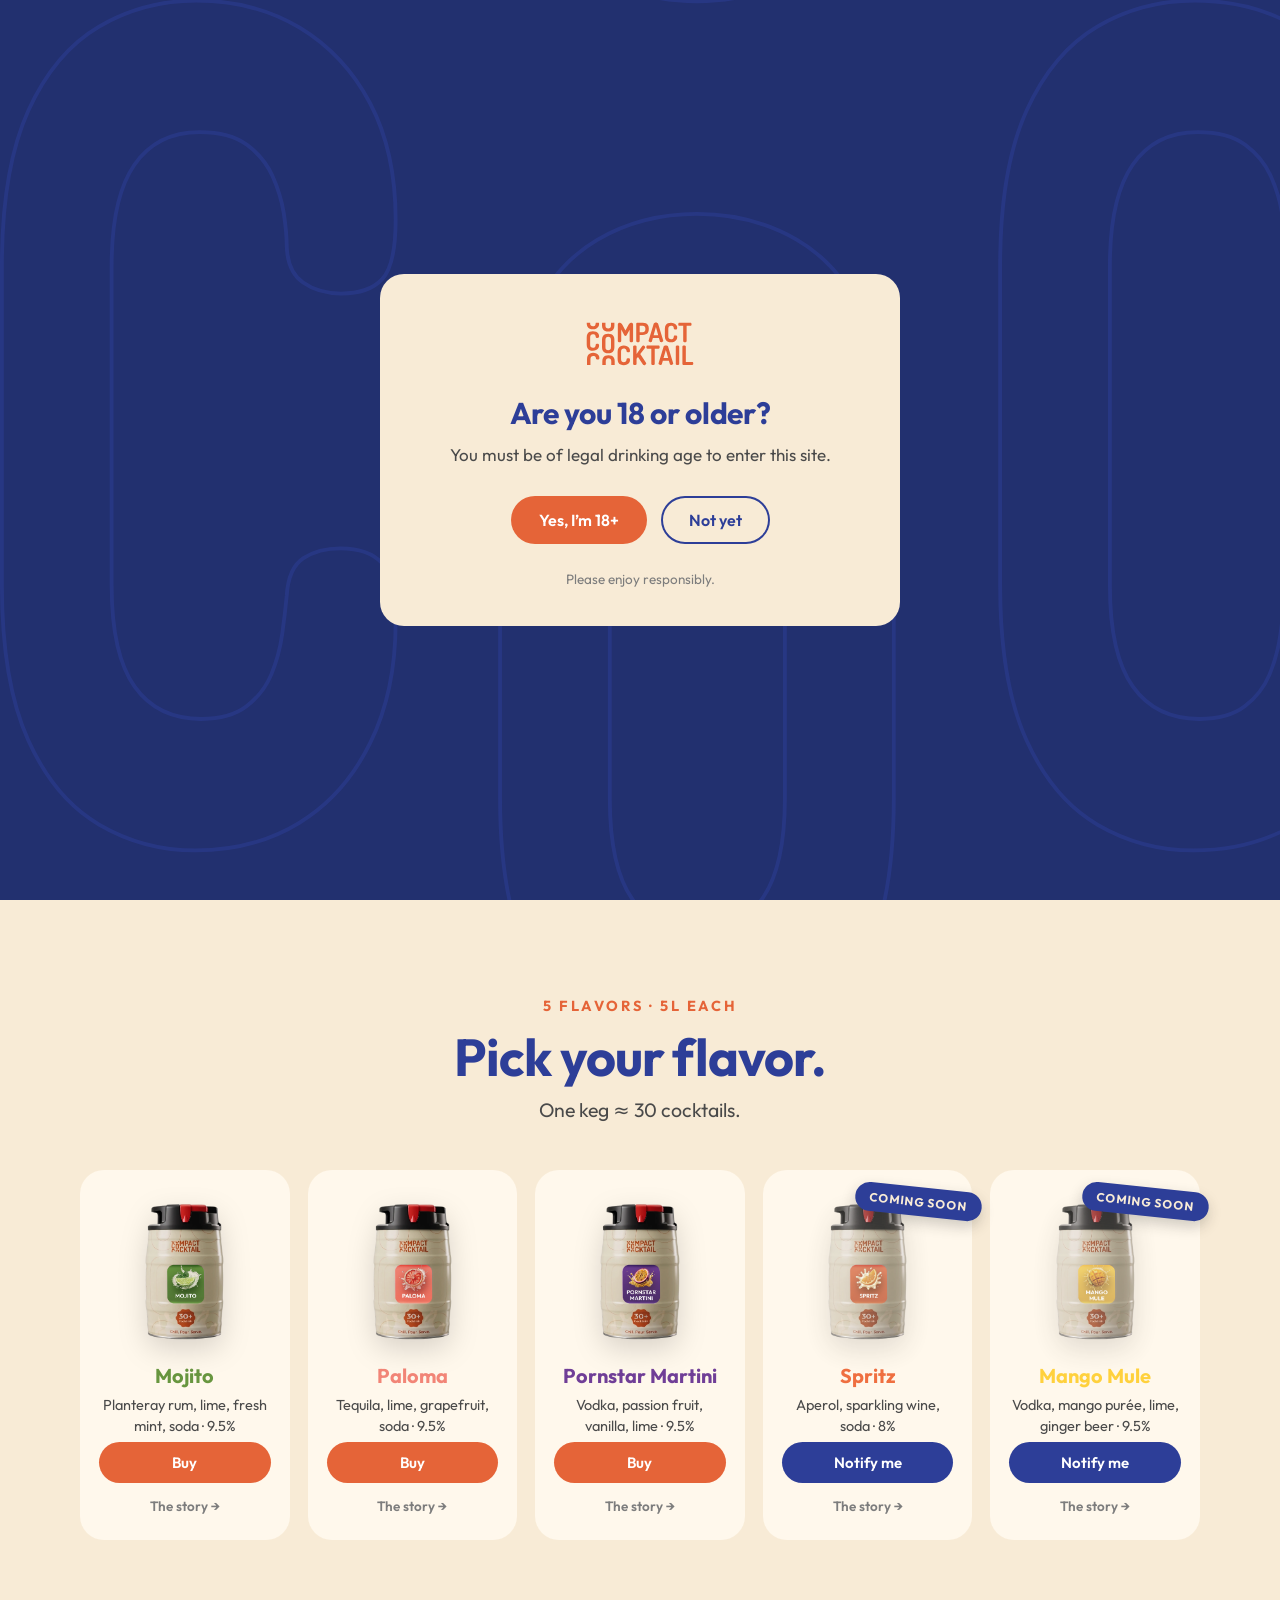
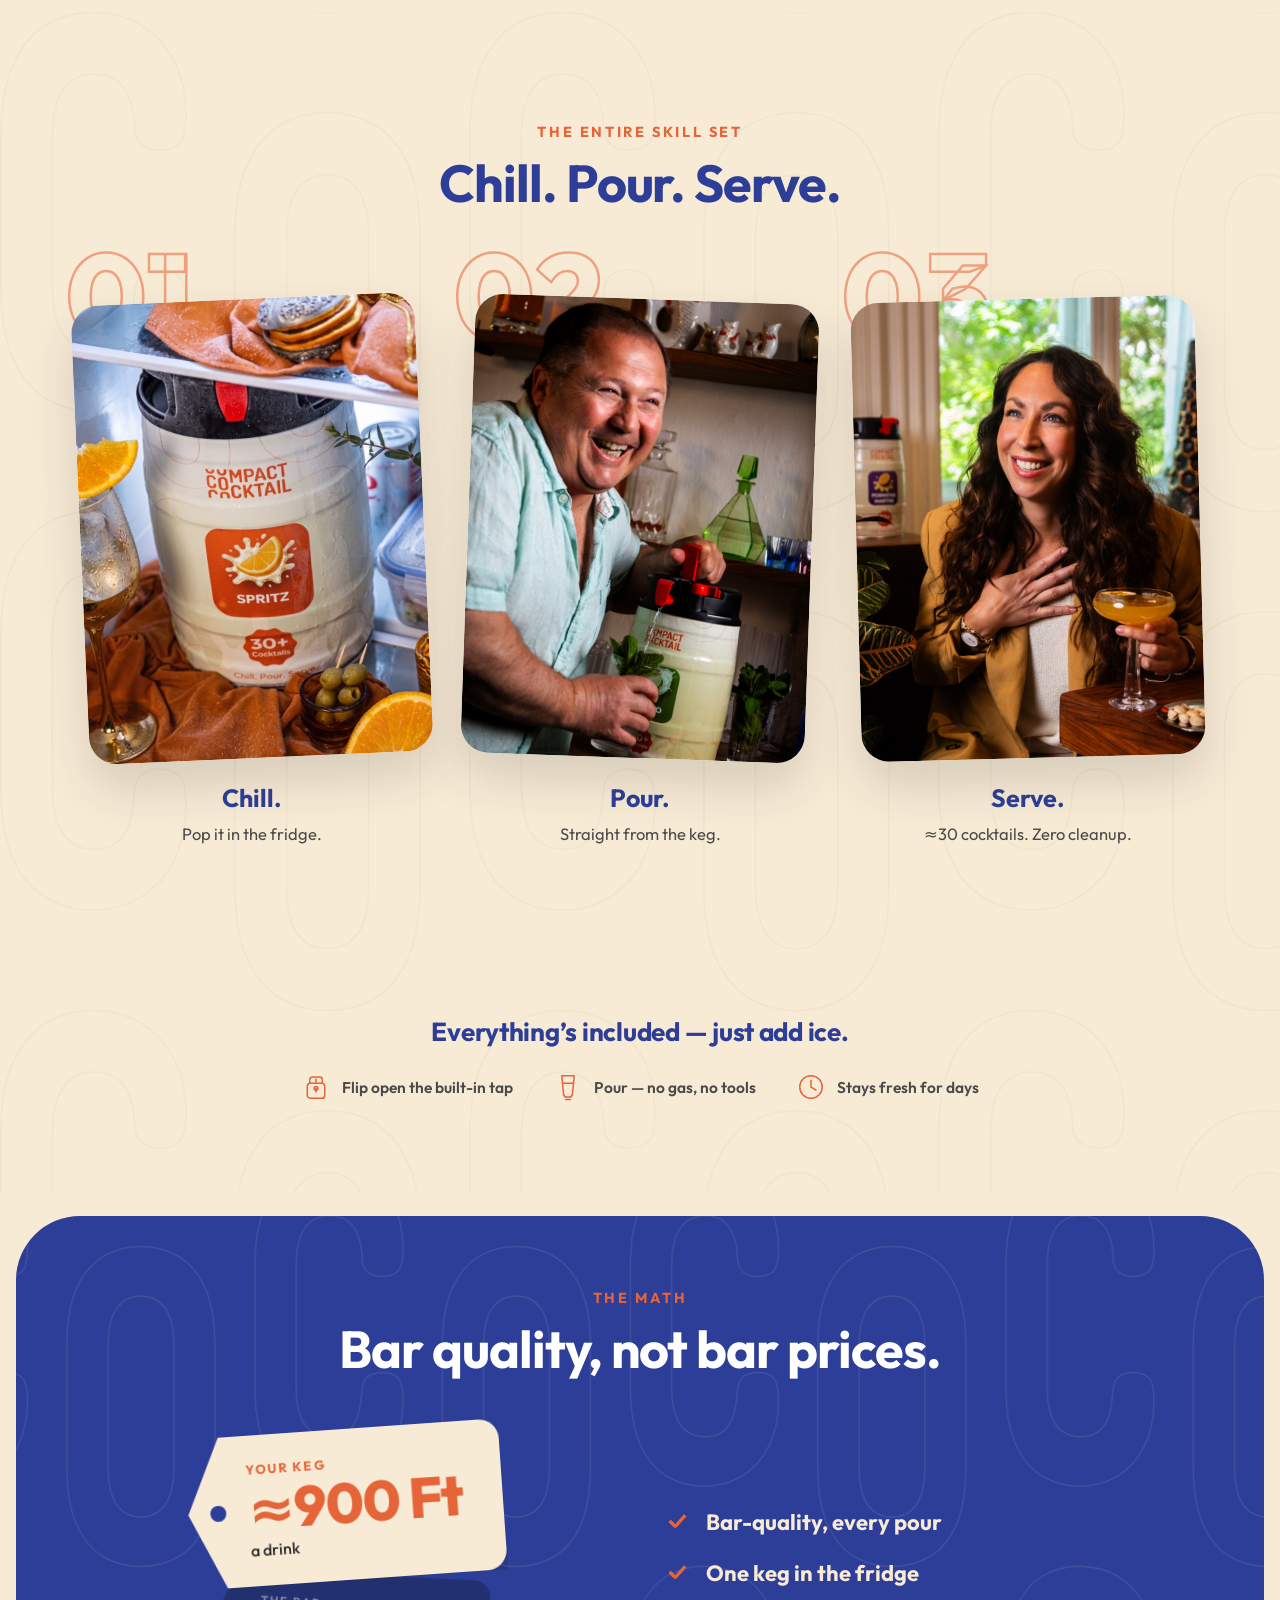
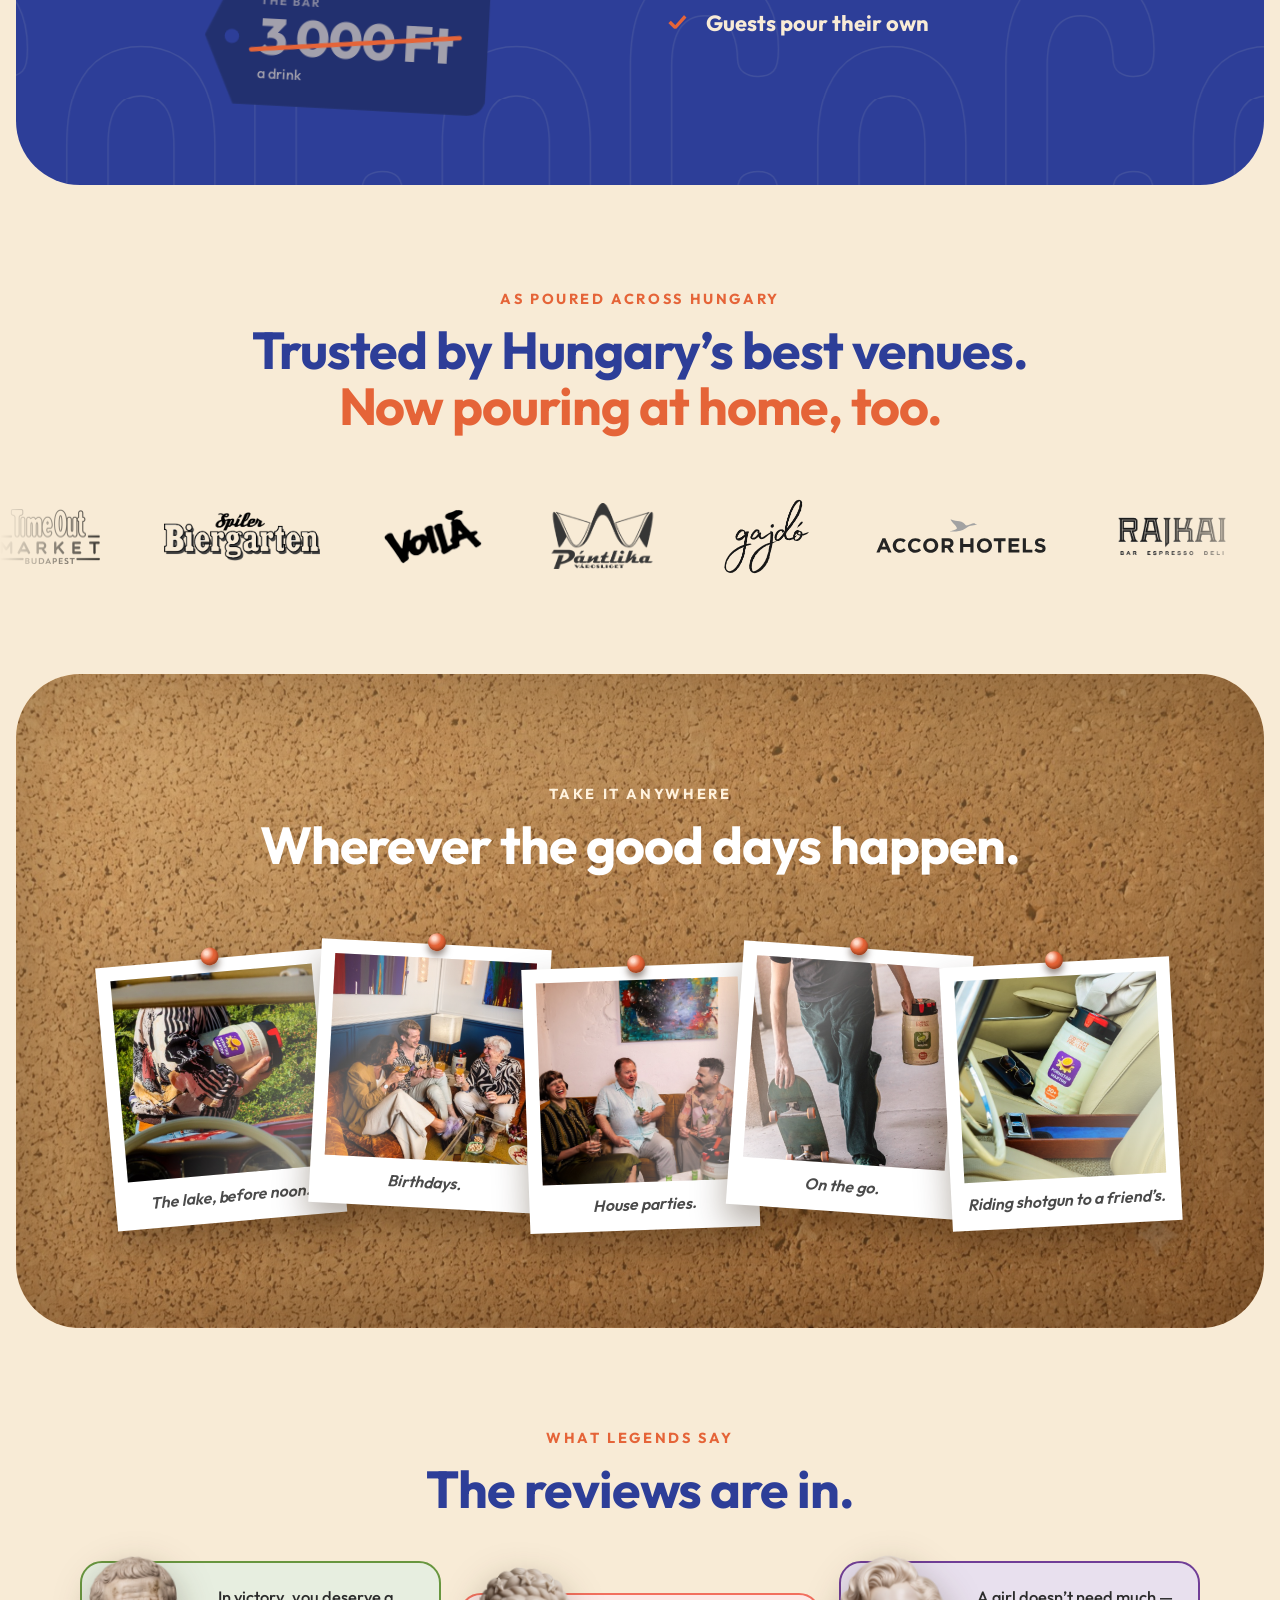
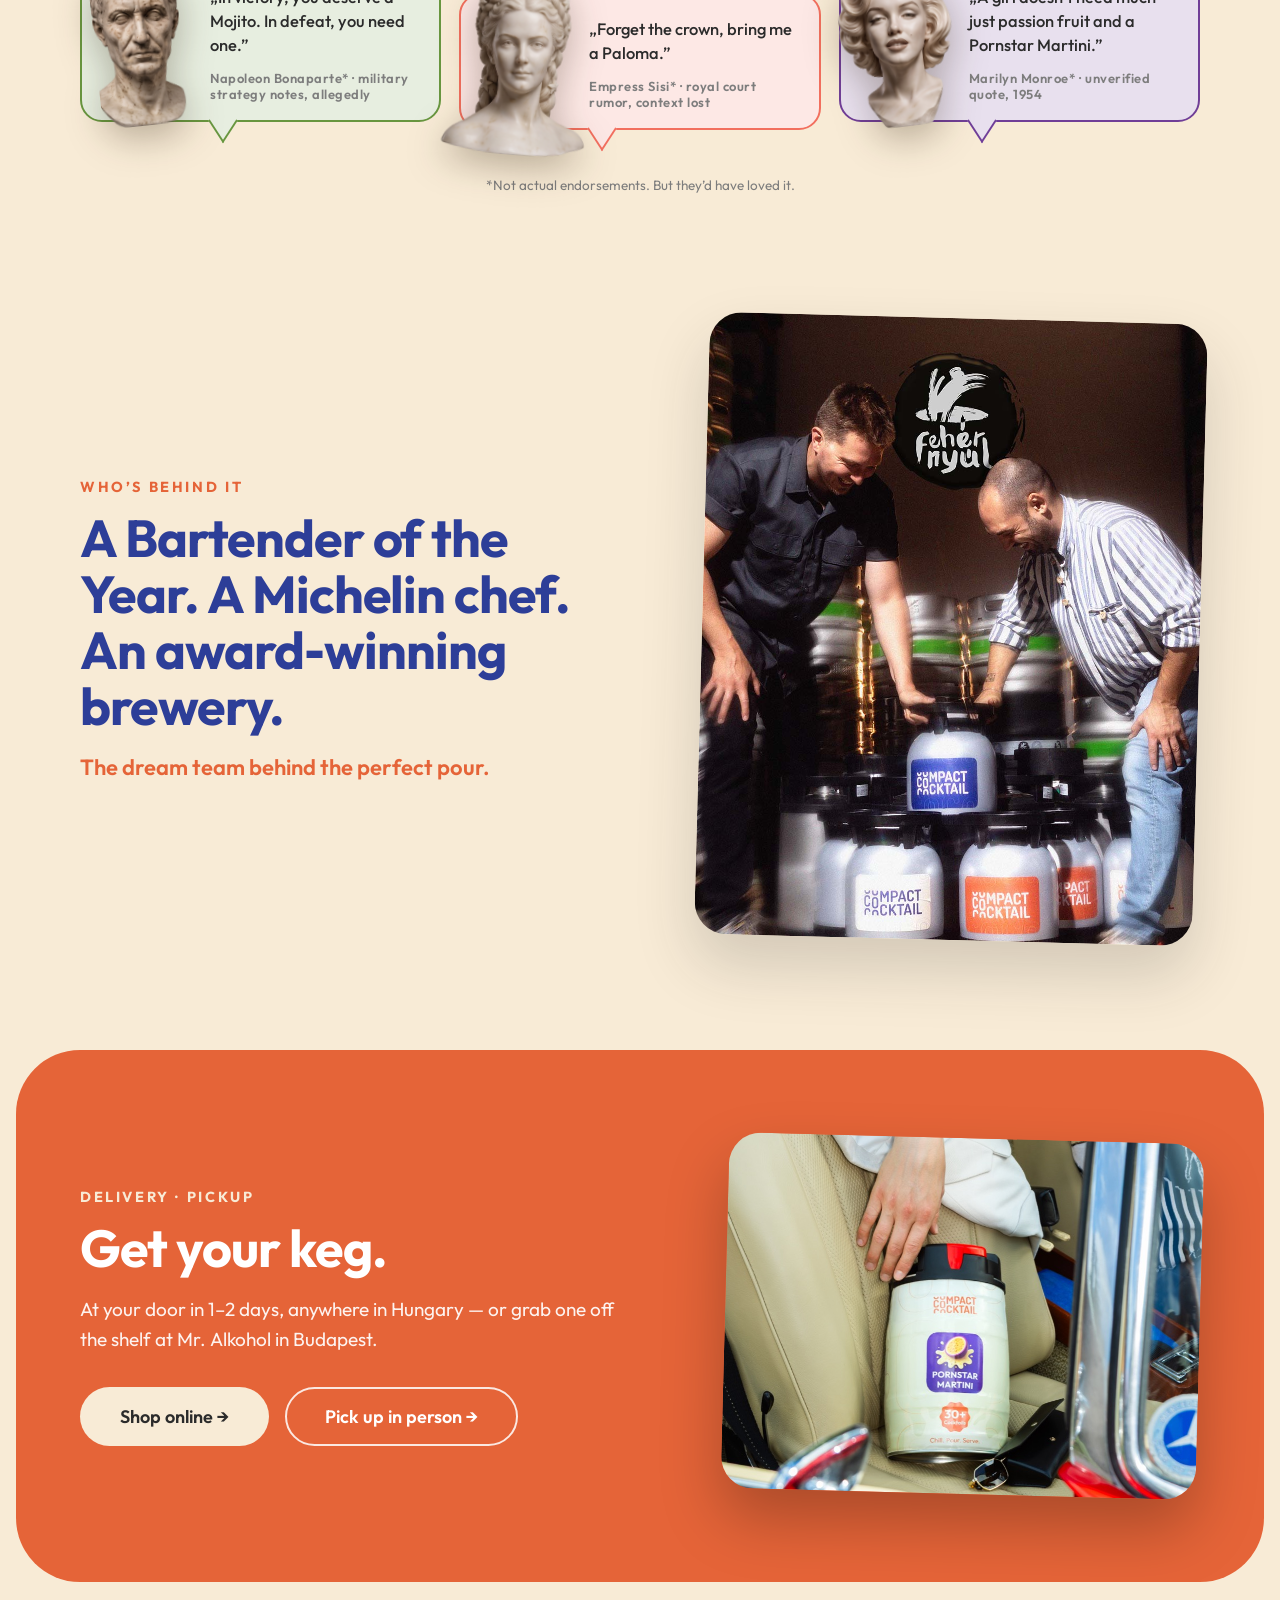
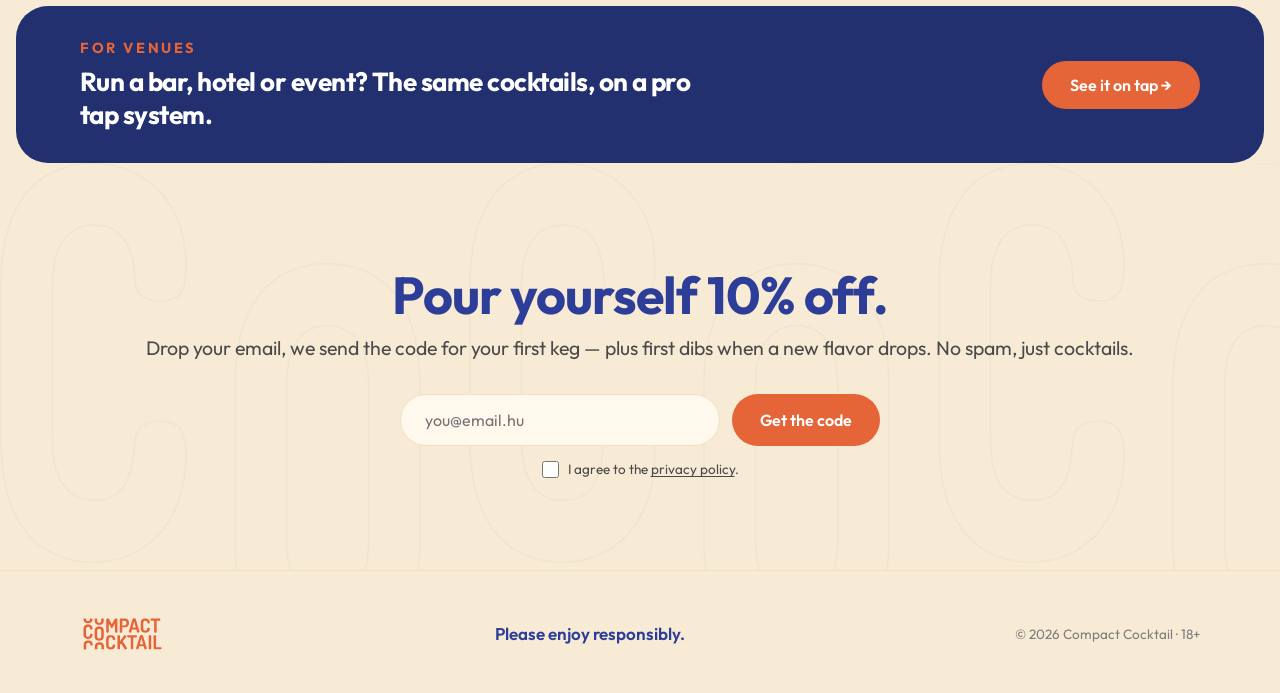
==== commit 1b5040b2: "Occasions collage: center-overlapping pile, randomised drop, reorder - Pull the two columns toward t" ====
--- a/en/index.html
+++ b/en/index.html
@@ -159,10 +159,10 @@
     <div class="pol-stage">
       <div class="pol-row">
         <figure class="pol"><img src="../assets/occ-car.jpg" alt=""><figcaption>The lake, before noon.</figcaption></figure>
-        <figure class="pol"><img src="../assets/occ-skate.jpg" alt=""><figcaption>Skate now, sip later.</figcaption></figure>
+        <figure class="pol"><img src="../assets/occ-party.jpg" alt=""><figcaption>Birthdays.</figcaption></figure>
+        <figure class="pol"><img src="../assets/b2c-party.jpg" alt=""><figcaption>House parties.</figcaption></figure>
+        <figure class="pol"><img src="../assets/occ-skate.jpg" alt=""><figcaption>On the go.</figcaption></figure>
         <figure class="pol"><img src="../assets/occ-picnic.jpg" alt=""><figcaption>Riding shotgun to a friend&rsquo;s.</figcaption></figure>
-        <figure class="pol"><img src="../assets/b2c-party.jpg" alt=""><figcaption>House parties.</figcaption></figure>
-        <figure class="pol"><img src="../assets/occ-party.jpg" alt=""><figcaption>Birthdays.</figcaption></figure>
       </div>
     </div>
   </div>
--- a/home.css
+++ b/home.css
@@ -27,7 +27,7 @@
 .eyebrow{color:var(--co-orange);font-size:14.5px;font-weight:700;letter-spacing:.18em;text-transform:uppercase;margin-bottom:14px}
 .eyebrow-onblue,.eyebrow-onblack{color:var(--co-orange)}
 .section-sub{color:var(--co-grey);font-size:19.5px;margin-top:12px}
-.footnote{color:var(--co-grey-light);font-size:13.5px;margin-top:22px}
+.footnote{color:var(--co-grey-light);font-size:13.5px;margin-top:46px}
 
 .btn{display:inline-block;font-family:var(--font-sans);font-weight:600;font-size:16px;padding:14px 28px;border-radius:var(--r-pill);border:none;cursor:pointer;transition:transform .15s ease,background .15s ease}
 .btn:hover{transform:translateY(-2px)}
@@ -274,6 +274,9 @@
 .pol{position:relative;background:#fff;padding:14px 14px 16px;box-shadow:0 18px 34px rgba(43,25,6,.36);width:230px;margin:0 -10px;transition:transform .25s ease,box-shadow .25s ease}
 /* square-ish polaroid crop (client: image a touch wider than tall) */
 .pol img{width:100%;aspect-ratio:1/1;object-fit:cover}
+/* the lake/car shot (first photo) is framed from the top, so the square
+   crop keeps the top of the image rather than centring it */
+.pol:nth-child(1) img{object-position:top}
 /* angled light sheen — always on (like it's lit by a screen/lamp), and
    slides further across on hover. Two variants, not five: photos tilted
    the same way (same rotation direction) share the same light angle. */
@@ -306,9 +309,9 @@
 /* deliberately low-key — a chuckle in the background, not a headline act
    (client feedback) */
 .reactions{padding:76px 0 64px;text-align:center}
-.bubble-row{display:grid;grid-template-columns:repeat(3,1fr);gap:24px;margin-top:44px;align-items:start}
-.bubble{position:relative;background:color-mix(in srgb,var(--fl,var(--co-orange)) 16%,#fff);border-radius:22px;padding:24px 24px 20px 150px;text-align:left;border:2px solid var(--fl,var(--co-orange))}
-.bubble::after{content:"";position:absolute;bottom:-14px;left:150px;width:24px;height:24px;background:inherit;border-right:2px solid var(--fl);border-bottom:2px solid var(--fl);transform:rotate(45deg) skew(12deg,12deg)}
+.bubble-row{display:grid;grid-template-columns:repeat(3,1fr);gap:18px;margin-top:44px;align-items:start}
+.bubble{position:relative;background:color-mix(in srgb,var(--fl,var(--co-orange)) 16%,#fff);border-radius:22px;padding:22px 16px 18px 128px;text-align:left;border:2px solid var(--fl,var(--co-orange))}
+.bubble::after{content:"";position:absolute;bottom:-14px;left:128px;width:24px;height:24px;background:inherit;border-right:2px solid var(--fl);border-bottom:2px solid var(--fl);transform:rotate(45deg) skew(12deg,12deg)}
 .bubble-mojito{--fl:var(--fl-mojito)}
 .bubble-paloma{--fl:var(--fl-paloma-dark)}
 .bubble-pornstar{--fl:var(--fl-pornstar)}
@@ -320,22 +323,20 @@
    vertically centred and slightly tilted, reading like a profile photo
    beside the quote. The busts are transparent PNGs, so object-fit:contain
    shows each one whole (no horizontal slicing — the old object-fit:cover
-   in a narrow strip sliced the wider heads). Faces are equalised by giving
-   each bust its own render height below: the face is a different fraction
-   of each source image (Napoleon fills his frame, Sisi carries a lot of
-   hair), so matching FACE size means slightly different bust heights. */
+   in a narrow strip sliced the wider heads). Same fixed height as the
+   mobile cascade for all three busts, so sizing matches at every width. */
 .bubble-portrait{position:absolute;left:74px;top:50%;width:auto;height:auto;z-index:1;pointer-events:none;filter:drop-shadow(0 12px 18px rgba(43,25,6,.3))}
-.bubble-portrait img{width:auto;object-fit:contain;object-position:bottom center;display:block}
-.bubble-mojito .bubble-portrait{transform:translate(-50%,-50%) rotate(-4deg)}
-.bubble-paloma .bubble-portrait{transform:translate(-50%,-50%) rotate(3deg)}
-.bubble-pornstar .bubble-portrait{transform:translate(-50%,-50%) rotate(-5deg)}
-/* desktop-only per-bust heights, tuned so the three FACES read equal.
-   Scoped to min-width so they don't clash with the mobile block's single
-   fixed height (which equalises by height for the narrower cascade). */
+.bubble-portrait img{width:auto;height:172px;object-fit:contain;object-position:bottom center;display:block}
+.bubble-mojito .bubble-portrait{transform:translate(-50%,-50%) rotate(-6deg)}
+.bubble-paloma .bubble-portrait{transform:translate(-50%,-50%) rotate(5deg)}
+.bubble-pornstar .bubble-portrait{transform:translate(-50%,-50%) rotate(-7deg)}
+/* desktop-only tweaks: shift busts further left over the (now narrower)
+   gutter, and nudge Napoleon down / Sisi up slightly from the shared
+   172px so the trio reads less flat and more like matched portraits */
 @media (min-width:1021px){
-  .bubble-mojito .bubble-portrait img{height:130px}
-  .bubble-paloma .bubble-portrait img{height:196px}
-  .bubble-pornstar .bubble-portrait img{height:160px}
+  .bubble-portrait{left:56px}
+  .bubble-mojito .bubble-portrait img{height:170px}
+  .bubble-paloma .bubble-portrait img{height:188px}
 }
 
 /* =====================================================================
@@ -462,32 +463,72 @@
   .hero-garnish{max-width:540px}
   .how-steps{grid-template-columns:1fr;max-width:340px;margin:48px auto 0}
   .how-step-mid,.how-step-last{margin-top:24px}
-  /* "Take it anywhere" = a pinned, scroll-stepped reveal on mobile.
-     The section is made TALL to create scroll room; the cork card (.wrap)
-     is sticky, so it locks into the viewport ("viewfinder") while that
-     room is consumed. Each slice of scroll drops one whole polaroid onto
-     the pile (bottom→top) via polStack() in home.js — driven off scroll
-     POSITION, so it's momentum-proof and replays on the way back up. When
-     the last photo lands, the card scrolls away and normal flow resumes.
-     The cork background/rounding/shadow move onto the sticky .wrap so the
-     pinned board sits on a steady texture; .occasions is just the track. */
-  .occasions{min-height:0;height:320vh;display:block;padding:0;margin:24px 0 0;
-    background:none;box-shadow:none;border-radius:0}
-  .occasions .wrap{position:sticky;top:80px;height:calc(100svh - 96px);
-    margin:0 16px;padding:24px 24px 28px;border-radius:48px;
-    display:flex;flex-direction:column;justify-content:center;
+  /* "Take it anywhere" on mobile = a rounded cork card holding a scattered
+     two-column polaroid COLLAGE. No gesture: when the section scrolls into
+     view, polDrop() in home.js adds .pol-play and the photos drop onto the
+     cork one after another (staggered) and settle into their scattered
+     resting spots — every photo visible, nothing hidden, vertical scroll
+     never touched. Scrolling the section back out re-arms it, so the drop
+     replays on the next visit.
+
+     Cropping: the outer photos may hang PAST the cork card; only the
+     BROWSER edge cuts them. So the crop lives on the full-width section
+     (.occasions{overflow:hidden} at margin 0 = viewport edge) and the
+     rounded cork surface moves onto .wrap, which photos are free to
+     overflow. Earlier takes: pinned reveal
+     (variants/occasions-pinned-reveal.md, commit bd0f2cf), swipe-built
+     pile + carousel (git history). */
+  .occasions{margin:24px 0 0;padding:0;background:none;box-shadow:none;
+    border-radius:0;overflow:hidden}
+  .occasions .wrap{margin:0 12px;padding:60px 20px 40px;border-radius:48px;
     background-color:#bd9455;
     background-image:
       linear-gradient(160deg,rgba(195,156,92,.55),rgba(120,78,32,.6)),
       url("assets/cork-texture.jpg");
     background-size:cover;background-position:center;
     box-shadow:inset 0 0 100px rgba(64,38,12,.4)}
-  .pol-stage{position:relative;height:min(52vh,420px);margin-top:20px}
-  .pol-row{position:relative;height:100%;display:flex;align-items:center;justify-content:center;overflow:visible}
-  .pol{position:absolute;top:50%;left:50%;width:240px;max-width:70vw;margin:0;will-change:transform,opacity}
-  /* no push-pins in the thrown/stacked mobile layout — the photos land
-     on top of one another, so a pin per photo makes no sense here */
+  /* the collage canvas. -20px side margins undo the wrap padding so the
+     pile positions (and bleeds) across the full card width. Fixed height
+     holds the absolutely-placed photos; captions live inside it. */
+  /* -20px margins undo the wrap padding so the collage spans (and bleeds
+     off) the full card width. Auto height — the pile grows to fit all five,
+     so a caption can never be clipped. */
+  .pol-stage{margin:18px -20px 0}
+  /* two-column pile: left column = cards 1 & 3, right column = cards 2 & 4,
+     card 5 crowns below. Each column is pulled toward the MIDDLE (left cards
+     justify end + push right, right cards justify start + push left) so the
+     paired photos overlap in the centre like a real strewn stack. Vertical
+     gaps stay just clear of the captions so every occasion is readable. */
+  .pol-row{display:grid;grid-template-columns:1fr 1fr;justify-items:center;align-items:start}
+  .pol{width:min(176px,49vw);margin:0;position:relative;
+    transform:translateY(-104px) rotate(0deg) scale(1.06);
+    opacity:0;will-change:transform,opacity;z-index:1}
+  /* --r final tilt, --sx tiny settle-slide. Negative inner margins slide
+     the two columns together so they overlap across the centre line. */
+  .pol:nth-child(1){justify-self:end;margin-right:-32px;--r:-5deg;--sx:-3px;z-index:2}
+  .pol:nth-child(2){justify-self:start;margin-left:-32px;margin-top:32px;--r:4deg;--sx:3px;z-index:3}
+  .pol:nth-child(3){justify-self:end;margin-right:-32px;margin-top:12px;--r:-4deg;--sx:-3px;z-index:4}
+  .pol:nth-child(4){justify-self:start;margin-left:-32px;margin-top:12px;--r:5deg;--sx:4px;z-index:5}
+  .pol:nth-child(5){grid-column:1 / 3;justify-self:center;margin-top:18px;--r:-2deg;--sx:0px;z-index:6}
+  /* no push-pins on mobile — the pile reads as photos dropped on a table,
+     not tacked to the board */
   .pol::before{display:none}
+  .pol figcaption{margin-top:8px;font-size:14.5px}
+  /* the drop: fall accelerates (ease-in), contact absorbs it at 50% with a
+     slight cushion dip — NO rebound up — then a short slide+rotate settles
+     to rest (ease-out). Held above the surface until .pol-play arrives.
+     Layout position comes from the grid; the transform only falls + tilts. */
+  /* per-card animation-delay + duration are set (randomised) inline by
+     polDrop() in home.js when the section enters view, so the drop never
+     feels mechanically evenly-timed. This is just the base animation. */
+  .occasions.pol-play .pol{animation:pol-drop .66s both}
+  @keyframes pol-drop{
+    0%{transform:translateY(-104px) rotate(0deg) scale(1.06);opacity:0;
+      animation-timing-function:cubic-bezier(.45,0,.85,.5)}   /* accelerating fall — gathers energy */
+    42%{opacity:1}
+    52%{transform:translateY(0) rotate(0deg) scale(1);opacity:1;
+      animation-timing-function:cubic-bezier(.2,.7,.25,1)}    /* lands flat on the surface — no rebound up */
+    100%{transform:translateX(var(--sx,0px)) rotate(var(--r,0deg)) scale(1);opacity:1}} /* cushioned settle: slides + rotates to a stop, Y stays put */
   .makers-grid{grid-template-columns:1fr;gap:44px}
   .taste-grid{grid-template-columns:1fr;gap:40px}
   .taste-btns{flex-direction:column;align-items:flex-start}
@@ -500,3 +541,11 @@
   .cta-form input{width:100%}
   .cta-form-row{flex-direction:column}
 }
+
+/* Reduced-motion: no drop animation — the collage is simply already there,
+   every photo at its resting spot. polDrop() detects the same query and
+   never adds .pol-play, so nothing animates. */
+@media (max-width:860px) and (prefers-reduced-motion:reduce){
+  .pol{opacity:1;transform:translateX(var(--sx,0px)) rotate(var(--r,0deg)) scale(1)}
+  .occasions.pol-play .pol{animation:none}
+}
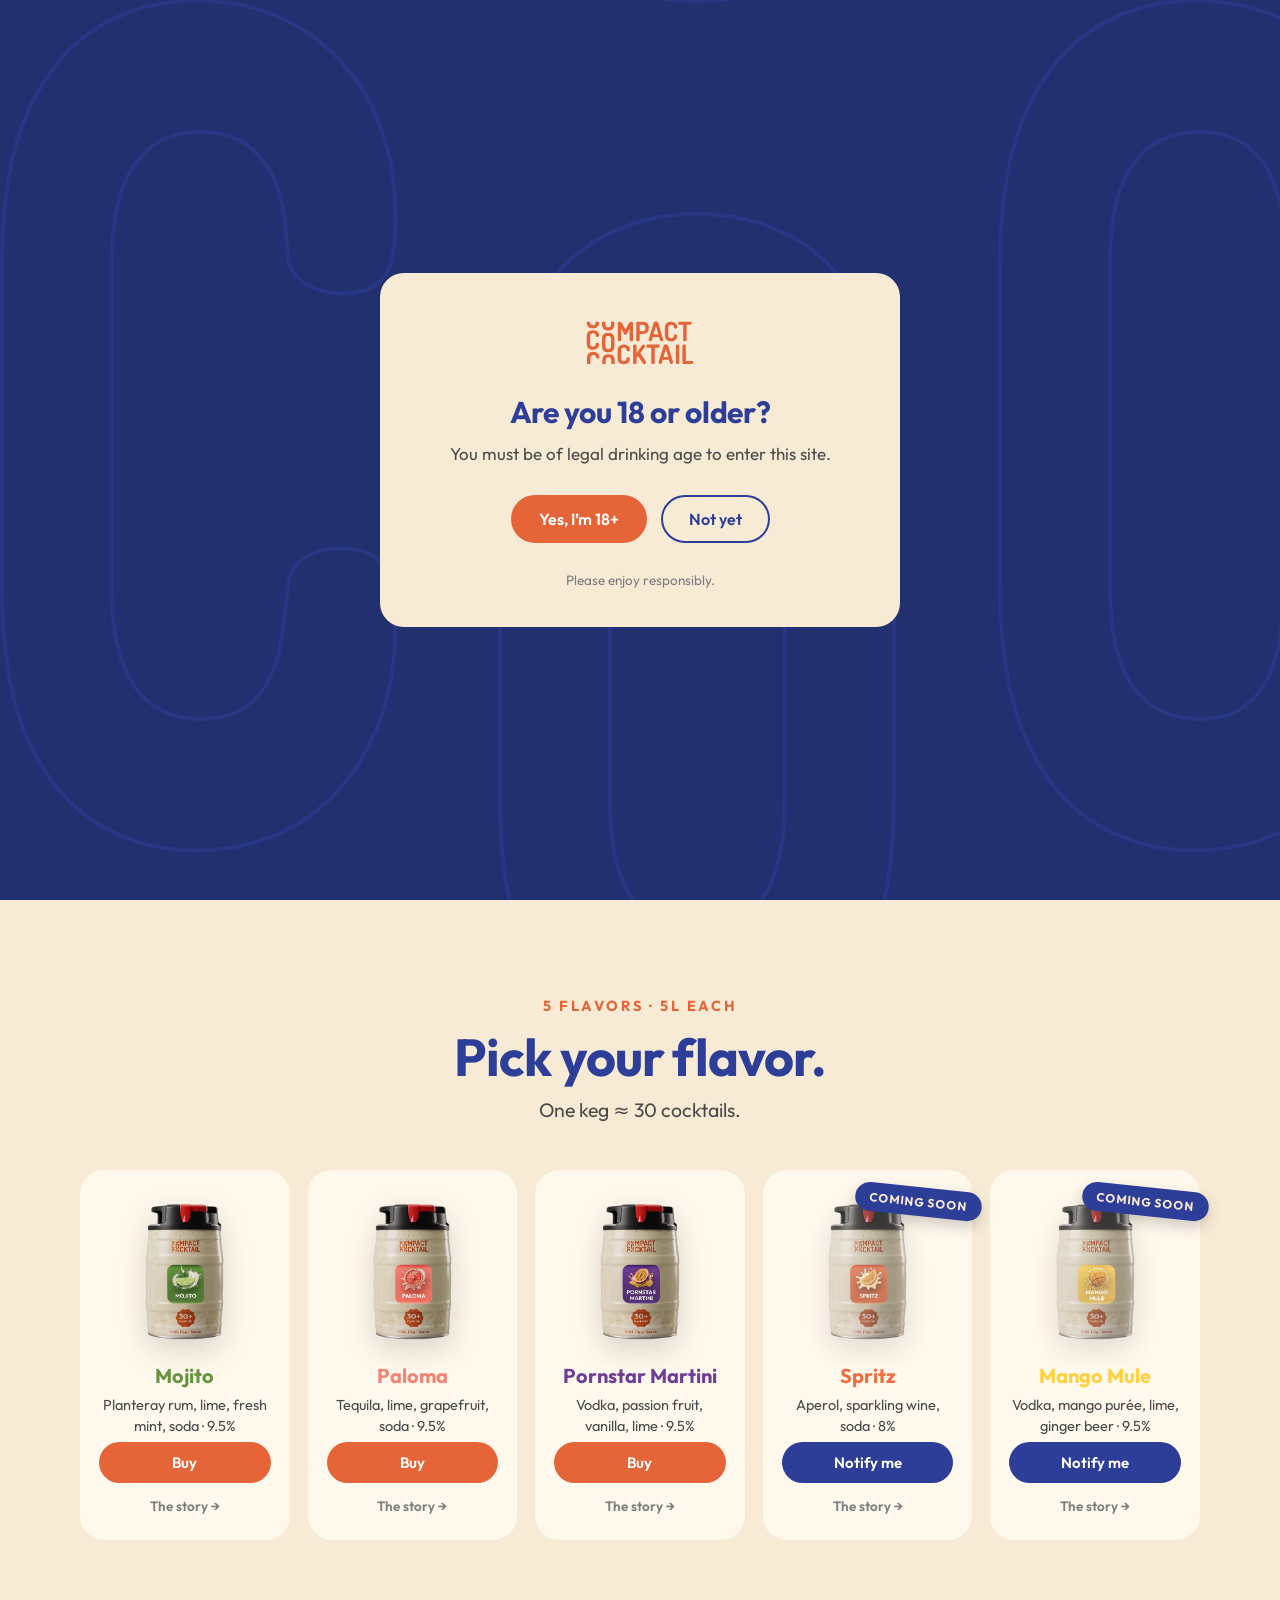
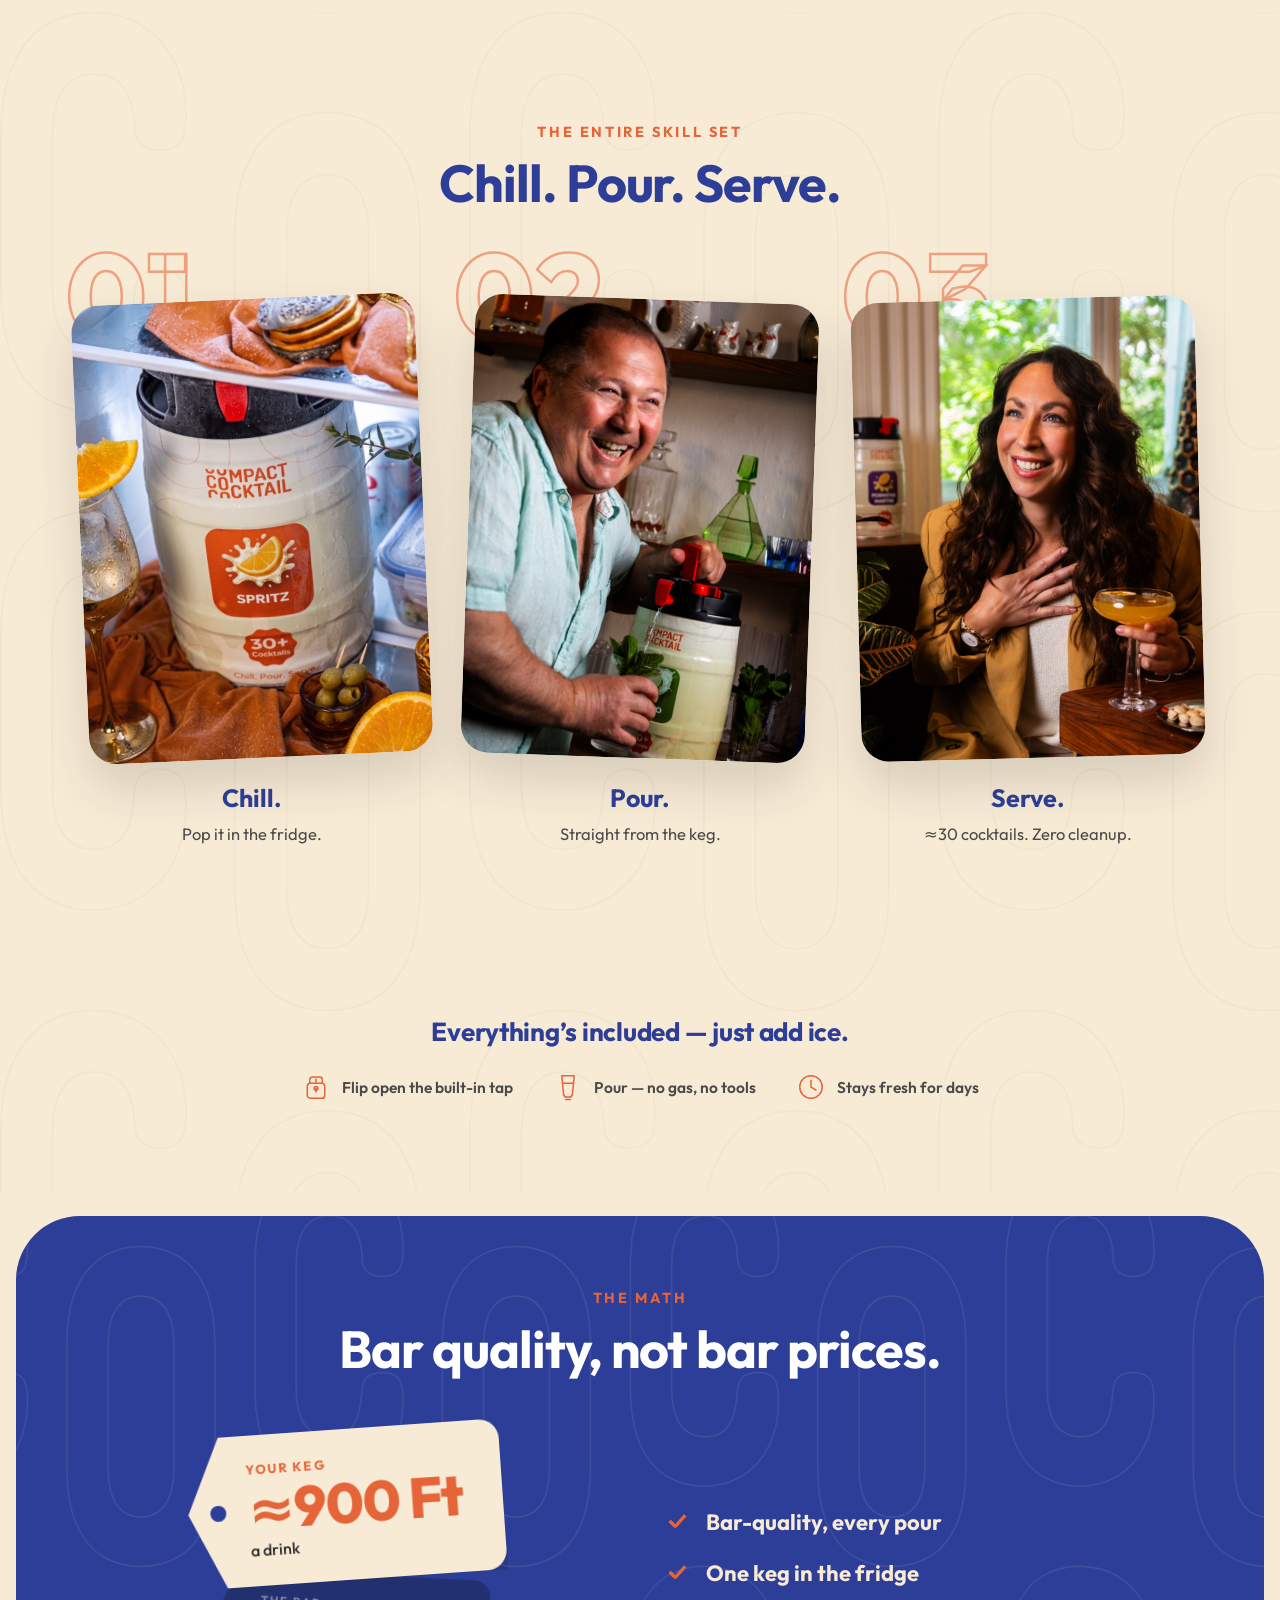
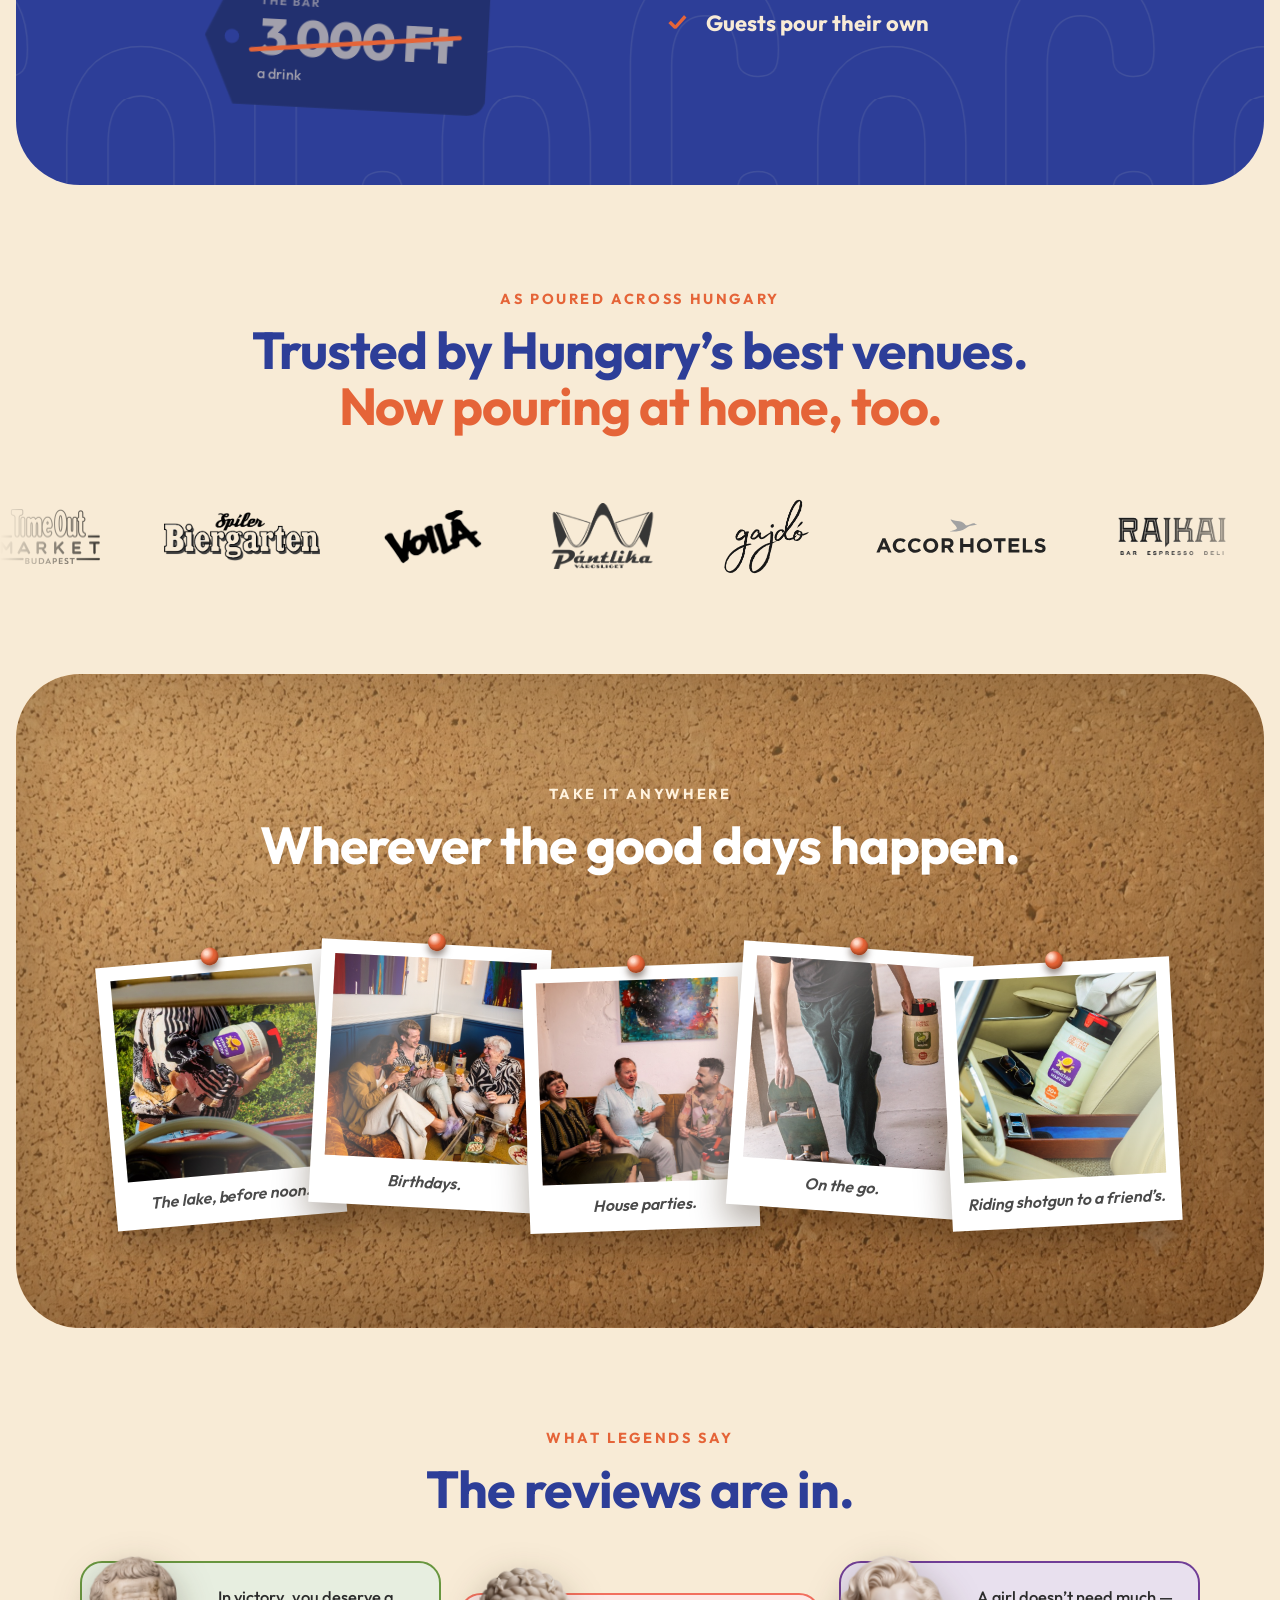
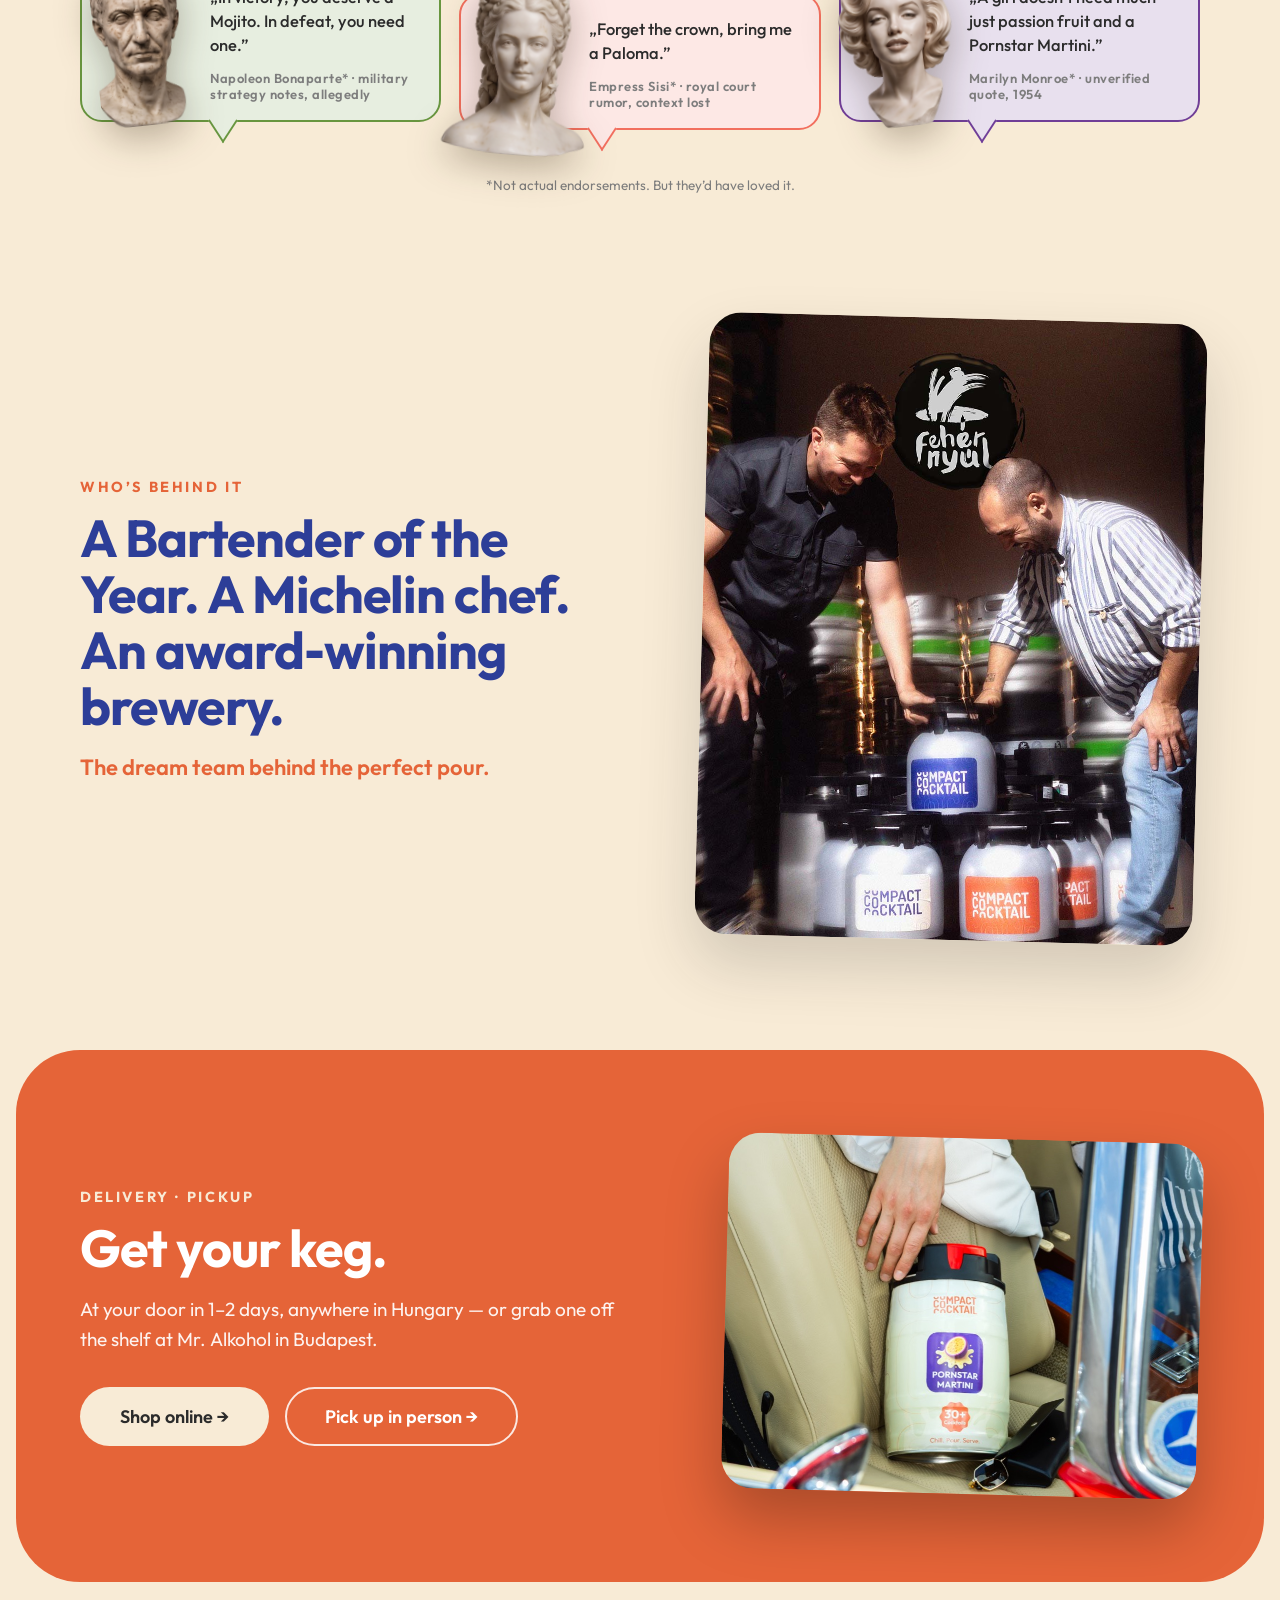
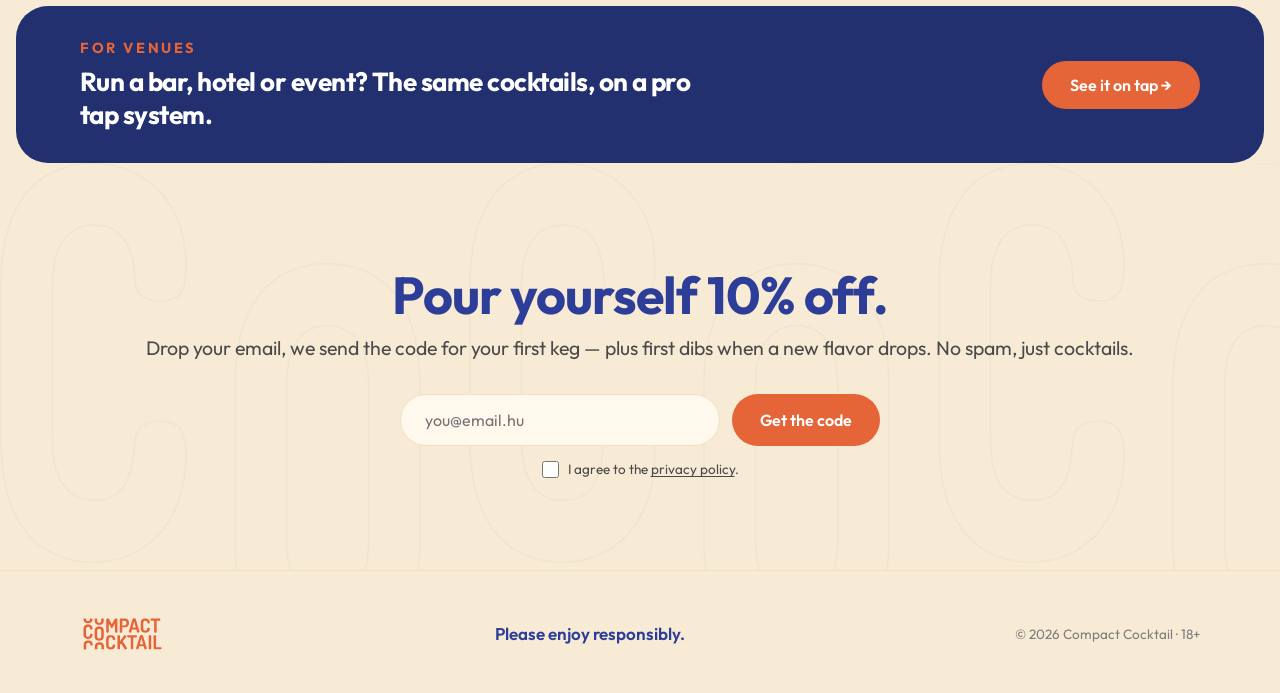
==== commit 85804fa6: "Mobile nav: fix language-toggle position, spell out B2B/B2C, B2B CTA copy - nav-lang was floating de" ====
--- a/en/index.html
+++ b/en/index.html
@@ -23,7 +23,7 @@
     <a href="#flavours">Flavors</a>
     <a href="#how">How it works</a>
     <a href="#makers">The makers</a>
-    <a href="on-tap.html" class="nav-b2b">B2B</a>
+    <a href="on-tap.html" class="nav-b2b"><span class="nav-b2b-acr">B2B</span><span class="nav-b2b-full">For businesses (B2B)</span></a>
     <div class="nav-divider"></div>
     <div class="nav-cta-promo">
       <div class="nav-cta-shot">
--- a/shared.css
+++ b/shared.css
@@ -12,6 +12,10 @@
 .nav-links a:hover{background:rgba(229,100,56,.10);color:var(--co-orange)}
 .nav-links a:focus-visible{outline:2px solid var(--co-orange);outline-offset:2px}
 .nav-links a.active{color:var(--co-orange);background:rgba(229,100,56,.14)}
+
+/* B2B/B2C switcher: bare acronym in the tight desktop bar, spelled out
+   once there's room in the mobile dropdown */
+.nav-b2b-full{display:none}
 
 /* ---------- language toggle ----------
    Both languages shown, active one highlighted — marked notranslate/
@@ -40,6 +44,12 @@
   .nav{flex-wrap:wrap}
   .nav-burger{display:flex}
   .nav-cta{display:none}
+  .nav-b2b-acr{display:none}
+  .nav-b2b-full{display:inline}
+  /* space-between would otherwise float nav-lang dead-center between the
+     logo and burger (only 3 flex children left on mobile); pin it to the
+     burger at the row's normal gap instead. */
+  .nav-lang{margin-left:auto}
   .nav.nav-open .nav-links{display:flex;flex-direction:column;align-items:stretch;order:10;flex-basis:100%;width:100%;gap:4px;padding:16px 2px 8px;font-size:18px;animation:cc-menu-in .25s ease}
   .nav.nav-open .nav-links a{padding:13px 14px}
   .nav.nav-open .nav-links .nav-divider{display:block;height:1px;background:rgba(43,43,43,.10);margin:8px 14px 12px}
@@ -66,7 +76,12 @@
 .cc-modal-backdrop.on .cc-modal{transform:none}
 .cc-modal h3{color:var(--co-blue);font-size:clamp(24px,3vw,30px);font-weight:700;letter-spacing:-.01em;line-height:1.15}
 .cc-modal-sub{color:var(--co-grey);font-size:17px;line-height:1.55;margin-top:12px}
-.cc-modal-btns{display:flex;gap:14px;justify-content:center;flex-wrap:wrap;margin-top:28px}
+/* sticky footer: on short viewports .cc-modal scrolls internally (see
+   max-height below) — pinning the CTA row to the bottom of that scroll
+   area means the primary action is always reachable instead of getting
+   cut off mid-button, which is what made the popups feel broken on real
+   phones (the surrounding text can still scroll up under it). */
+.cc-modal-btns{display:flex;gap:14px;justify-content:center;flex-wrap:wrap;margin-top:28px;position:sticky;bottom:-1px;background:var(--co-cream);padding-bottom:2px}
 .cc-btn-outline{background:none;color:var(--co-blue);box-shadow:inset 0 0 0 2px var(--co-blue)}
 .cc-btn-outline:hover{background:var(--co-blue);color:#fff}
 .cc-modal-x{position:absolute;top:14px;right:14px;z-index:3;width:38px;height:38px;border:none;border-radius:50%;background:var(--co-cream-deep);color:var(--co-grey);font-size:19px;line-height:1;cursor:pointer;transition:background .15s ease,color .15s ease}
@@ -77,12 +92,28 @@
 @media (max-width:520px){
   .cc-modal{padding:36px 24px 30px}
 }
+/* short viewports (phones with the browser chrome still expanded, or
+   landscape) — .cc-modal is already max-height:88svh + overflow:auto, but
+   without this the photo/heading/copy alone can exceed that before you
+   even reach the buttons. Tightening the rhythm here means most phones
+   never need to scroll the modal at all. */
+@media (max-height:700px){
+  .cc-modal{padding:28px 24px 22px;max-height:92svh}
+  .cc-modal h3{font-size:22px}
+  .cc-modal-sub{font-size:15.5px;margin-top:8px}
+  .cc-modal-btns{margin-top:18px}
+  .cc-gate-logo{height:40px;margin-bottom:16px}
+  .cc-gate-fine{margin-top:14px}
+}
 
 /* ---------- modal photo (e.g. the B2B→B2C nudge) ---------- */
 .cc-modal-photo{margin:-44px -40px 24px;aspect-ratio:16/9;overflow:hidden;border-radius:var(--r-lg) var(--r-lg) 0 0}
 .cc-modal-photo img{width:100%;height:100%;object-fit:cover}
 @media (max-width:520px){
   .cc-modal-photo{margin:-36px -24px 20px}
+}
+@media (max-height:700px){
+  .cc-modal-photo{aspect-ratio:21/9;margin-bottom:16px}
 }
 
 /* ---------- age gate ---------- */
